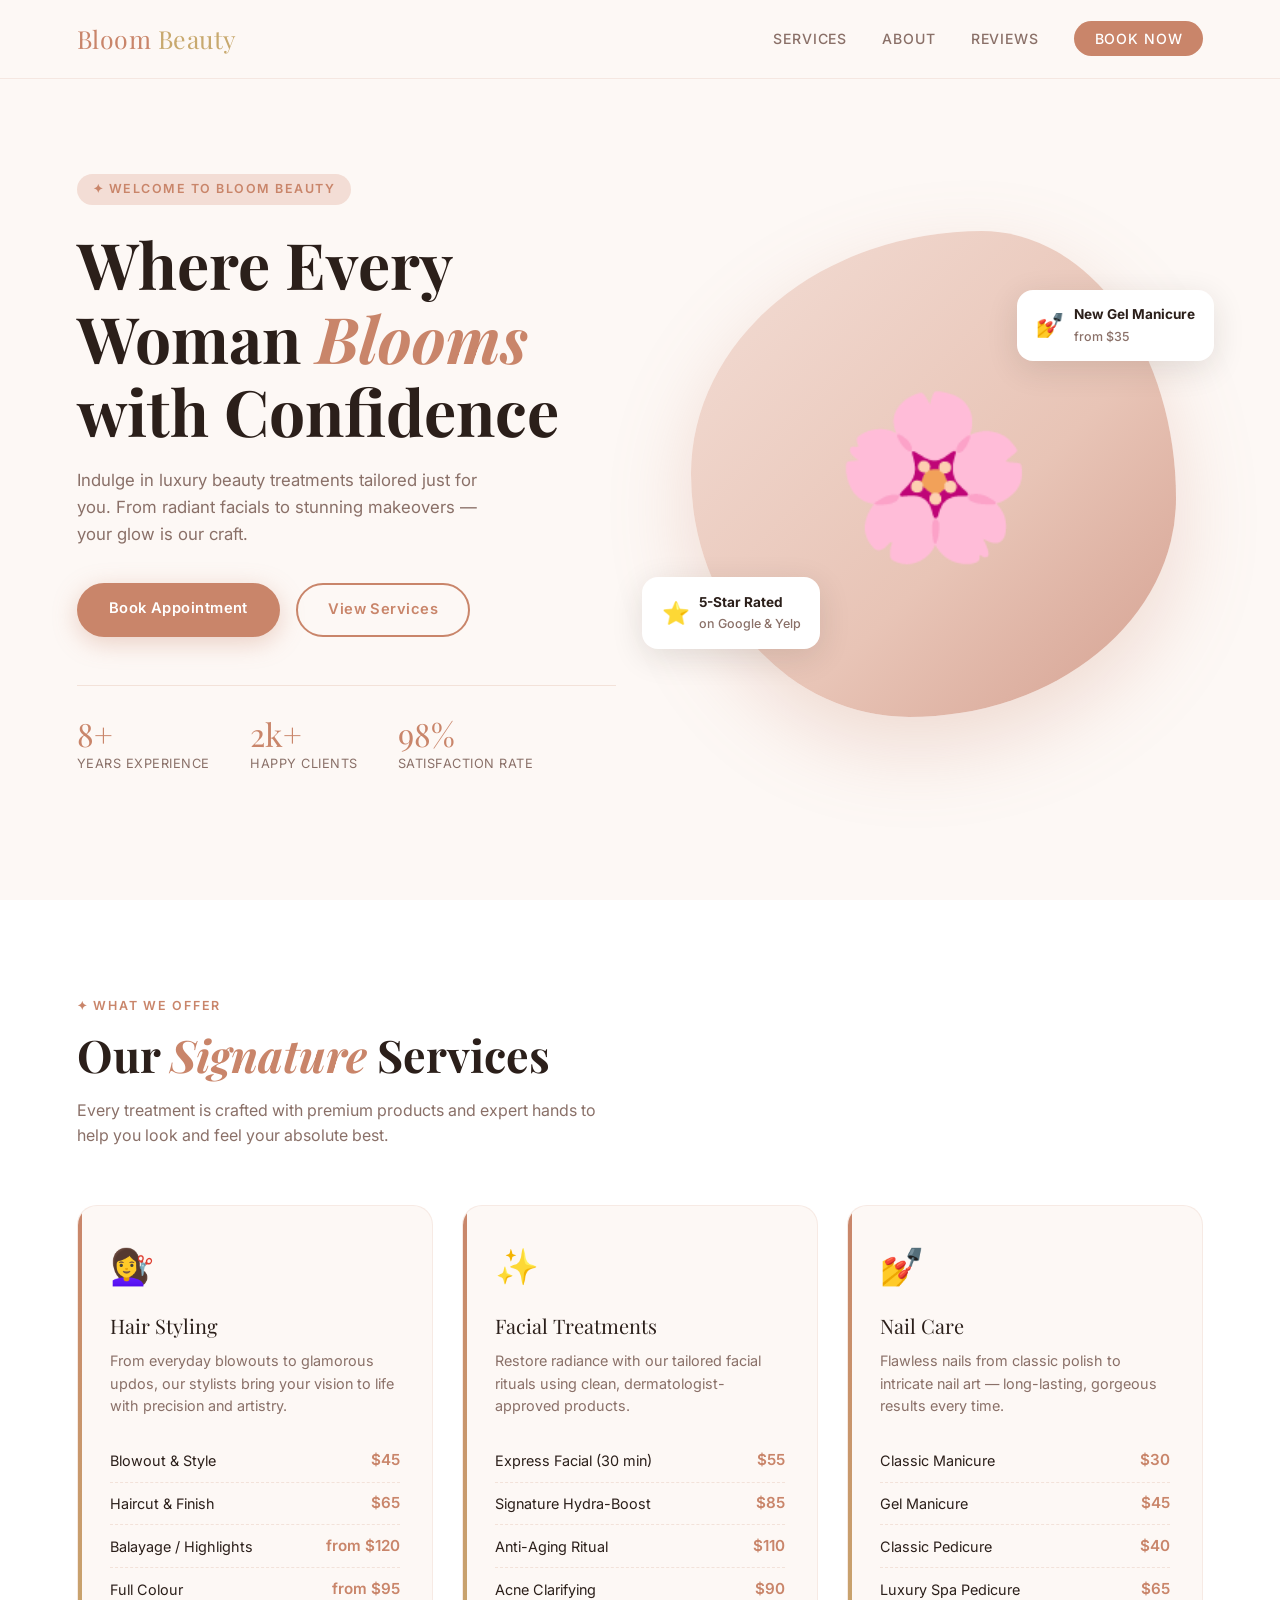
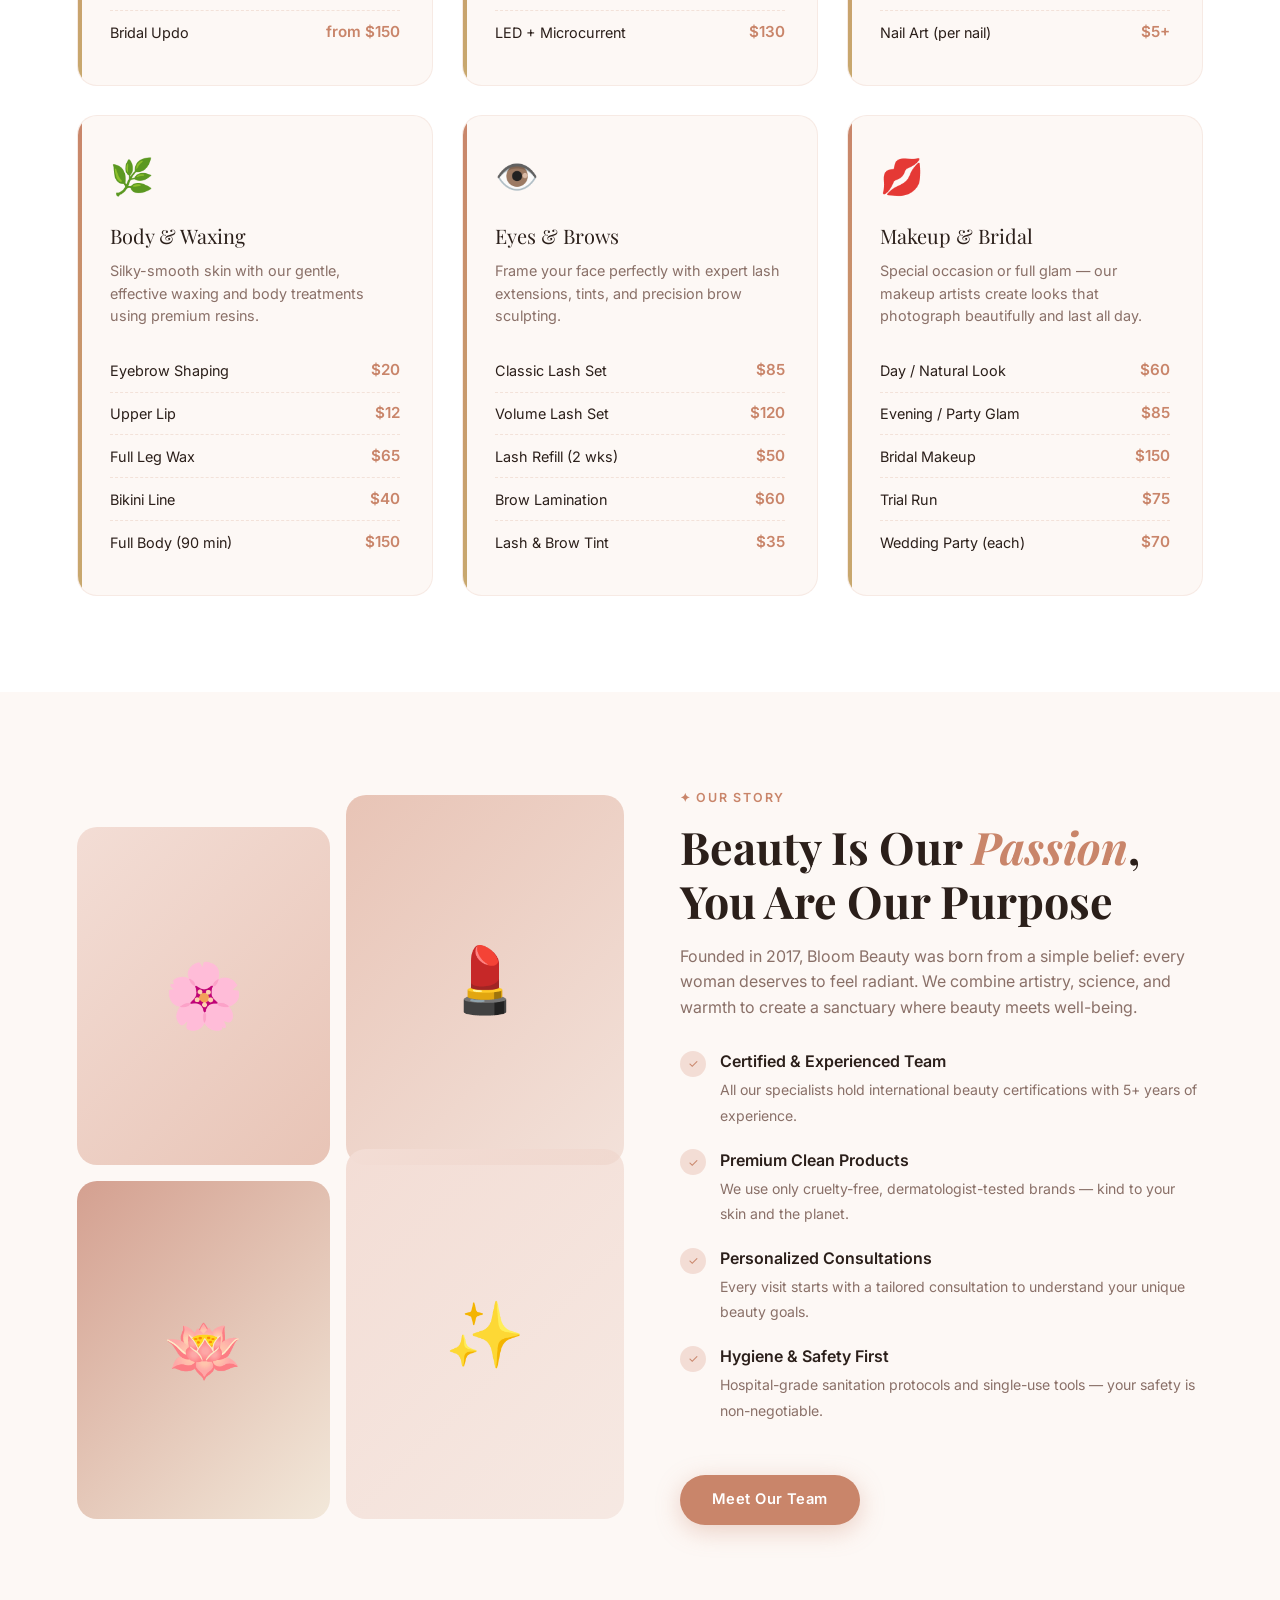
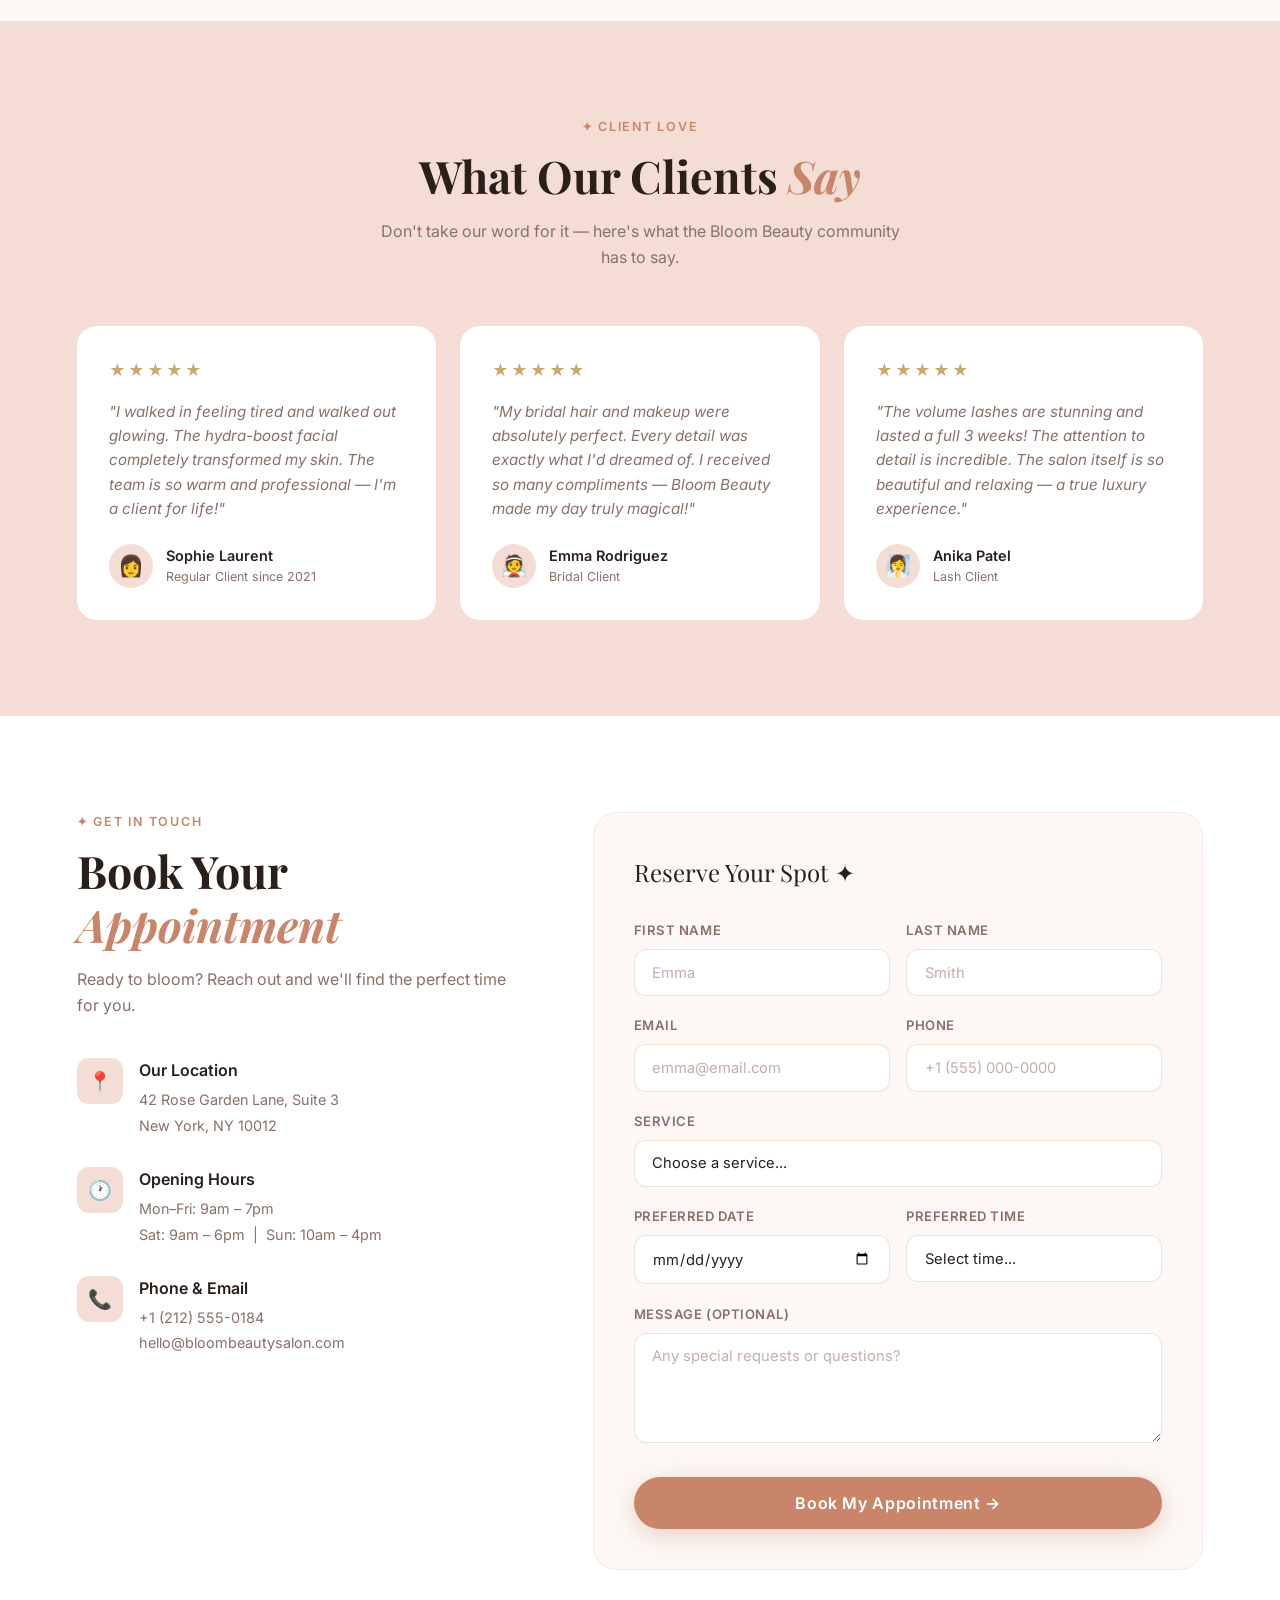
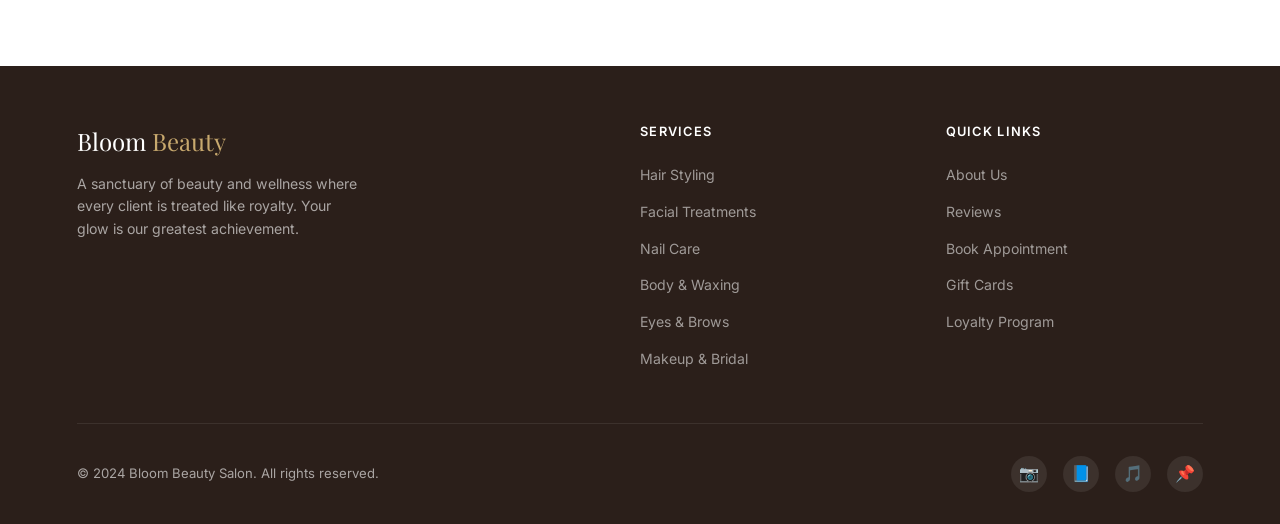
==== index.html @ bbc450b4 "Add Bloom Beauty landing page" ====
<!DOCTYPE html>
<html lang="en">
<head>
  <meta charset="UTF-8" />
  <meta name="viewport" content="width=device-width, initial-scale=1.0" />
  <title>Bloom Beauty — Salon & Spa</title>
  <link href="https://fonts.googleapis.com/css2?family=Playfair+Display:ital,wght@0,400;0,600;1,400&family=Inter:wght@300;400;500;600&display=swap" rel="stylesheet" />
  <style>
    *, *::before, *::after { box-sizing: border-box; margin: 0; padding: 0; }

    :root {
      --rose:    #c9856a;
      --blush:   #f3ddd5;
      --cream:   #fdf8f5;
      --dark:    #2b1f1a;
      --muted:   #8a7068;
      --gold:    #c8a96e;
      --white:   #ffffff;
    }

    html { scroll-behavior: smooth; }

    body {
      font-family: 'Inter', sans-serif;
      background: var(--cream);
      color: var(--dark);
      line-height: 1.6;
    }

    /* ── NAV ── */
    nav {
      position: fixed;
      top: 0; left: 0; right: 0;
      z-index: 100;
      display: flex;
      align-items: center;
      justify-content: space-between;
      padding: 1.2rem 6%;
      background: rgba(253, 248, 245, 0.92);
      backdrop-filter: blur(12px);
      border-bottom: 1px solid rgba(201, 133, 106, 0.15);
    }

    .nav-logo {
      font-family: 'Playfair Display', serif;
      font-size: 1.55rem;
      color: var(--rose);
      letter-spacing: 0.02em;
    }

    .nav-logo span { color: var(--gold); }

    nav ul {
      list-style: none;
      display: flex;
      gap: 2.2rem;
    }

    nav a {
      text-decoration: none;
      font-size: 0.88rem;
      font-weight: 500;
      letter-spacing: 0.06em;
      text-transform: uppercase;
      color: var(--muted);
      transition: color 0.25s;
    }

    nav a:hover { color: var(--rose); }

    .nav-cta {
      background: var(--rose);
      color: var(--white) !important;
      padding: 0.55rem 1.3rem;
      border-radius: 50px;
      transition: background 0.25s, transform 0.2s !important;
    }

    .nav-cta:hover { background: #b5735a !important; transform: translateY(-1px); }

    /* ── HERO ── */
    #hero {
      min-height: 100vh;
      display: grid;
      grid-template-columns: 1fr 1fr;
      align-items: center;
      padding: 7rem 6% 4rem;
      gap: 3rem;
    }

    .hero-text { max-width: 560px; }

    .hero-badge {
      display: inline-block;
      font-size: 0.78rem;
      font-weight: 600;
      letter-spacing: 0.12em;
      text-transform: uppercase;
      color: var(--rose);
      background: var(--blush);
      padding: 0.35rem 1rem;
      border-radius: 50px;
      margin-bottom: 1.4rem;
    }

    .hero-text h1 {
      font-family: 'Playfair Display', serif;
      font-size: clamp(2.6rem, 5vw, 4rem);
      line-height: 1.15;
      color: var(--dark);
      margin-bottom: 1.2rem;
    }

    .hero-text h1 em { color: var(--rose); font-style: italic; }

    .hero-text p {
      font-size: 1.05rem;
      color: var(--muted);
      margin-bottom: 2.2rem;
      max-width: 420px;
    }

    .btn-group { display: flex; gap: 1rem; flex-wrap: wrap; }

    .btn-primary {
      background: var(--rose);
      color: var(--white);
      padding: 0.85rem 2rem;
      border-radius: 50px;
      font-size: 0.92rem;
      font-weight: 600;
      text-decoration: none;
      letter-spacing: 0.03em;
      transition: background 0.25s, transform 0.2s, box-shadow 0.25s;
      box-shadow: 0 6px 24px rgba(201, 133, 106, 0.35);
    }

    .btn-primary:hover { background: #b5735a; transform: translateY(-2px); box-shadow: 0 10px 30px rgba(201, 133, 106, 0.45); }

    .btn-outline {
      border: 2px solid var(--rose);
      color: var(--rose);
      padding: 0.82rem 1.9rem;
      border-radius: 50px;
      font-size: 0.92rem;
      font-weight: 600;
      text-decoration: none;
      letter-spacing: 0.03em;
      transition: background 0.25s, color 0.25s, transform 0.2s;
    }

    .btn-outline:hover { background: var(--rose); color: var(--white); transform: translateY(-2px); }

    .hero-stats {
      display: flex;
      gap: 2.5rem;
      margin-top: 3rem;
      padding-top: 2rem;
      border-top: 1px solid rgba(201, 133, 106, 0.2);
    }

    .stat-num {
      font-family: 'Playfair Display', serif;
      font-size: 2rem;
      color: var(--rose);
      line-height: 1;
    }

    .stat-label {
      font-size: 0.8rem;
      color: var(--muted);
      letter-spacing: 0.04em;
      text-transform: uppercase;
      margin-top: 0.25rem;
    }

    .hero-visual {
      position: relative;
      display: flex;
      justify-content: center;
      align-items: center;
    }

    .hero-blob {
      width: min(520px, 90%);
      aspect-ratio: 1;
      border-radius: 60% 40% 55% 45% / 50% 55% 45% 50%;
      background: linear-gradient(135deg, var(--blush) 0%, #e8c4b6 60%, #d4a090 100%);
      display: flex;
      align-items: center;
      justify-content: center;
      font-size: 10rem;
      animation: morph 8s ease-in-out infinite;
      box-shadow: 0 30px 80px rgba(201, 133, 106, 0.25);
    }

    @keyframes morph {
      0%, 100% { border-radius: 60% 40% 55% 45% / 50% 55% 45% 50%; }
      33%       { border-radius: 45% 55% 40% 60% / 55% 45% 55% 45%; }
      66%       { border-radius: 55% 45% 60% 40% / 45% 60% 40% 55%; }
    }

    .floating-card {
      position: absolute;
      background: var(--white);
      border-radius: 16px;
      padding: 0.9rem 1.2rem;
      box-shadow: 0 8px 32px rgba(43, 31, 26, 0.12);
      font-size: 0.82rem;
      font-weight: 500;
      display: flex;
      align-items: center;
      gap: 0.6rem;
      animation: float 3.5s ease-in-out infinite;
    }

    .card-top    { top: 12%; right: -2%; animation-delay: 0s; }
    .card-bottom { bottom: 14%; left: -4%; animation-delay: 1.5s; }

    .card-icon { font-size: 1.4rem; }

    @keyframes float {
      0%, 100% { transform: translateY(0); }
      50%       { transform: translateY(-10px); }
    }

    /* ── SECTION SHARED ── */
    section { padding: 6rem 6%; }

    .section-label {
      font-size: 0.78rem;
      font-weight: 600;
      letter-spacing: 0.14em;
      text-transform: uppercase;
      color: var(--rose);
      margin-bottom: 0.75rem;
    }

    .section-title {
      font-family: 'Playfair Display', serif;
      font-size: clamp(1.8rem, 3.5vw, 2.8rem);
      line-height: 1.2;
      color: var(--dark);
      margin-bottom: 1rem;
    }

    .section-title em { font-style: italic; color: var(--rose); }

    .section-sub {
      font-size: 1rem;
      color: var(--muted);
      max-width: 520px;
    }

    .section-header { margin-bottom: 3.5rem; }

    /* ── SERVICES ── */
    #services { background: var(--white); }

    .services-grid {
      display: grid;
      grid-template-columns: repeat(auto-fit, minmax(280px, 1fr));
      gap: 1.8rem;
    }

    .service-card {
      background: var(--cream);
      border-radius: 20px;
      padding: 2rem;
      border: 1px solid rgba(201, 133, 106, 0.12);
      transition: transform 0.3s, box-shadow 0.3s;
      position: relative;
      overflow: hidden;
    }

    .service-card::before {
      content: '';
      position: absolute;
      top: 0; left: 0;
      width: 4px; height: 100%;
      background: linear-gradient(to bottom, var(--rose), var(--gold));
      border-radius: 4px 0 0 4px;
    }

    .service-card:hover { transform: translateY(-6px); box-shadow: 0 16px 48px rgba(201, 133, 106, 0.18); }

    .service-icon {
      font-size: 2.2rem;
      margin-bottom: 1rem;
      display: block;
    }

    .service-name {
      font-family: 'Playfair Display', serif;
      font-size: 1.25rem;
      color: var(--dark);
      margin-bottom: 0.5rem;
    }

    .service-desc {
      font-size: 0.9rem;
      color: var(--muted);
      margin-bottom: 1.4rem;
      line-height: 1.55;
    }

    .price-list { list-style: none; }

    .price-item {
      display: flex;
      justify-content: space-between;
      align-items: center;
      padding: 0.55rem 0;
      border-bottom: 1px dashed rgba(201, 133, 106, 0.2);
      font-size: 0.9rem;
    }

    .price-item:last-child { border-bottom: none; }
    .price-item span:first-child { color: var(--dark); font-weight: 400; }

    .price-amount {
      font-weight: 600;
      color: var(--rose);
      font-size: 0.95rem;
    }

    /* ── ABOUT ── */
    #about {
      display: grid;
      grid-template-columns: 1fr 1fr;
      align-items: center;
      gap: 5rem;
    }

    .about-visual {
      display: grid;
      grid-template-columns: 1fr 1fr;
      gap: 1rem;
    }

    .about-img {
      border-radius: 20px;
      aspect-ratio: 3/4;
      display: flex;
      align-items: center;
      justify-content: center;
      font-size: 4rem;
    }

    .about-img:nth-child(1) { background: linear-gradient(135deg, #f3ddd5, #e8c4b6); margin-top: 2rem; }
    .about-img:nth-child(2) { background: linear-gradient(135deg, #e8c4b6, #c9856a33); }
    .about-img:nth-child(3) { background: linear-gradient(135deg, #d4a090, #c8a96e33); }
    .about-img:nth-child(4) { background: linear-gradient(135deg, #f3ddd5, #c9856a22); margin-top: -2rem; }

    .feature-list { list-style: none; margin-top: 1.8rem; }

    .feature-item {
      display: flex;
      align-items: flex-start;
      gap: 0.9rem;
      margin-bottom: 1.2rem;
    }

    .feature-check {
      width: 26px; height: 26px;
      background: var(--blush);
      border-radius: 50%;
      display: flex;
      align-items: center;
      justify-content: center;
      font-size: 0.75rem;
      flex-shrink: 0;
      margin-top: 0.1rem;
      color: var(--rose);
    }

    .feature-text strong { display: block; font-weight: 600; color: var(--dark); margin-bottom: 0.15rem; }
    .feature-text span { font-size: 0.88rem; color: var(--muted); }

    /* ── TESTIMONIALS ── */
    #testimonials { background: var(--blush); }

    .testimonials-grid {
      display: grid;
      grid-template-columns: repeat(auto-fit, minmax(280px, 1fr));
      gap: 1.5rem;
    }

    .testimonial-card {
      background: var(--white);
      border-radius: 20px;
      padding: 2rem;
      transition: transform 0.3s;
    }

    .testimonial-card:hover { transform: translateY(-4px); }

    .stars { color: var(--gold); font-size: 1rem; letter-spacing: 2px; margin-bottom: 1rem; }

    .testimonial-text {
      font-size: 0.95rem;
      color: var(--muted);
      font-style: italic;
      line-height: 1.6;
      margin-bottom: 1.4rem;
    }

    .testimonial-author {
      display: flex;
      align-items: center;
      gap: 0.8rem;
    }

    .author-avatar {
      width: 44px; height: 44px;
      border-radius: 50%;
      display: flex;
      align-items: center;
      justify-content: center;
      font-size: 1.3rem;
      background: var(--blush);
    }

    .author-name { font-weight: 600; font-size: 0.9rem; color: var(--dark); }
    .author-role { font-size: 0.78rem; color: var(--muted); }

    /* ── CONTACT ── */
    #contact { background: var(--white); }

    .contact-layout {
      display: grid;
      grid-template-columns: 1fr 1.4fr;
      gap: 5rem;
      align-items: start;
    }

    .contact-info-item {
      display: flex;
      align-items: flex-start;
      gap: 1rem;
      margin-bottom: 1.8rem;
    }

    .contact-icon {
      width: 46px; height: 46px;
      background: var(--blush);
      border-radius: 12px;
      display: flex;
      align-items: center;
      justify-content: center;
      font-size: 1.2rem;
      flex-shrink: 0;
    }

    .contact-detail strong { display: block; font-weight: 600; color: var(--dark); margin-bottom: 0.2rem; }
    .contact-detail span { font-size: 0.9rem; color: var(--muted); }

    /* FORM */
    .form-card {
      background: var(--cream);
      border-radius: 24px;
      padding: 2.5rem;
      border: 1px solid rgba(201, 133, 106, 0.12);
    }

    .form-title {
      font-family: 'Playfair Display', serif;
      font-size: 1.5rem;
      color: var(--dark);
      margin-bottom: 1.8rem;
    }

    .form-row { display: grid; grid-template-columns: 1fr 1fr; gap: 1rem; }

    .form-group { margin-bottom: 1.2rem; }

    .form-group label {
      display: block;
      font-size: 0.82rem;
      font-weight: 600;
      letter-spacing: 0.04em;
      text-transform: uppercase;
      color: var(--muted);
      margin-bottom: 0.5rem;
    }

    .form-group input,
    .form-group select,
    .form-group textarea {
      width: 100%;
      padding: 0.85rem 1.1rem;
      border: 1.5px solid rgba(201, 133, 106, 0.25);
      border-radius: 12px;
      font-family: 'Inter', sans-serif;
      font-size: 0.92rem;
      color: var(--dark);
      background: var(--white);
      transition: border-color 0.25s, box-shadow 0.25s;
      outline: none;
      appearance: none;
    }

    .form-group input:focus,
    .form-group select:focus,
    .form-group textarea:focus {
      border-color: var(--rose);
      box-shadow: 0 0 0 4px rgba(201, 133, 106, 0.12);
    }

    .form-group input::placeholder,
    .form-group textarea::placeholder { color: #c5b0a8; }

    .form-group textarea { resize: vertical; min-height: 110px; }

    .form-submit {
      width: 100%;
      padding: 1rem;
      background: var(--rose);
      color: var(--white);
      border: none;
      border-radius: 50px;
      font-family: 'Inter', sans-serif;
      font-size: 1rem;
      font-weight: 600;
      letter-spacing: 0.04em;
      cursor: pointer;
      transition: background 0.25s, transform 0.2s, box-shadow 0.25s;
      box-shadow: 0 6px 24px rgba(201, 133, 106, 0.35);
      margin-top: 0.5rem;
    }

    .form-submit:hover { background: #b5735a; transform: translateY(-2px); box-shadow: 0 10px 30px rgba(201, 133, 106, 0.45); }

    /* ── FOOTER ── */
    footer {
      background: var(--dark);
      color: rgba(255,255,255,0.6);
      padding: 3.5rem 6% 2rem;
    }

    .footer-inner {
      display: grid;
      grid-template-columns: 2fr 1fr 1fr;
      gap: 3rem;
      padding-bottom: 2.5rem;
      border-bottom: 1px solid rgba(255,255,255,0.08);
      margin-bottom: 2rem;
    }

    .footer-brand-name {
      font-family: 'Playfair Display', serif;
      font-size: 1.5rem;
      color: var(--white);
      margin-bottom: 0.75rem;
    }

    .footer-brand-name span { color: var(--gold); }

    .footer-brand p { font-size: 0.88rem; line-height: 1.6; max-width: 280px; }

    .footer-col h4 {
      font-size: 0.8rem;
      font-weight: 600;
      letter-spacing: 0.1em;
      text-transform: uppercase;
      color: var(--white);
      margin-bottom: 1.2rem;
    }

    .footer-col ul { list-style: none; }
    .footer-col ul li { margin-bottom: 0.7rem; }
    .footer-col a { color: rgba(255,255,255,0.55); text-decoration: none; font-size: 0.88rem; transition: color 0.2s; }
    .footer-col a:hover { color: var(--gold); }

    .footer-bottom {
      display: flex;
      justify-content: space-between;
      align-items: center;
      font-size: 0.82rem;
      flex-wrap: wrap;
      gap: 0.5rem;
    }

    .social-links { display: flex; gap: 1rem; }
    .social-link {
      width: 36px; height: 36px;
      background: rgba(255,255,255,0.08);
      border-radius: 50%;
      display: flex;
      align-items: center;
      justify-content: center;
      text-decoration: none;
      font-size: 1rem;
      transition: background 0.25s;
    }
    .social-link:hover { background: rgba(201, 133, 106, 0.4); }

    /* ── RESPONSIVE ── */
    @media (max-width: 900px) {
      #hero, #about, .contact-layout { grid-template-columns: 1fr; gap: 3rem; }
      .hero-visual { display: none; }
      .about-visual { grid-template-columns: repeat(2, 1fr); max-width: 380px; }
      .footer-inner { grid-template-columns: 1fr 1fr; }
      .form-row { grid-template-columns: 1fr; }
    }

    @media (max-width: 600px) {
      nav ul { display: none; }
      section { padding: 4rem 5%; }
      .footer-inner { grid-template-columns: 1fr; }
      .hero-stats { gap: 1.5rem; }
    }

    /* ── SCROLL REVEAL ── */
    .reveal {
      opacity: 0;
      transform: translateY(28px);
      transition: opacity 0.7s ease, transform 0.7s ease;
    }
    .reveal.visible { opacity: 1; transform: none; }
  </style>
</head>
<body>

<!-- NAV -->
<nav>
  <div class="nav-logo">Bloom<span> Beauty</span></div>
  <ul>
    <li><a href="#services">Services</a></li>
    <li><a href="#about">About</a></li>
    <li><a href="#testimonials">Reviews</a></li>
    <li><a href="#contact" class="nav-cta">Book Now</a></li>
  </ul>
</nav>

<!-- HERO -->
<section id="hero">
  <div class="hero-text reveal">
    <span class="hero-badge">✦ Welcome to Bloom Beauty</span>
    <h1>Where Every Woman <em>Blooms</em> with Confidence</h1>
    <p>Indulge in luxury beauty treatments tailored just for you. From radiant facials to stunning makeovers — your glow is our craft.</p>
    <div class="btn-group">
      <a href="#contact" class="btn-primary">Book Appointment</a>
      <a href="#services" class="btn-outline">View Services</a>
    </div>
    <div class="hero-stats">
      <div>
        <div class="stat-num">8+</div>
        <div class="stat-label">Years Experience</div>
      </div>
      <div>
        <div class="stat-num">2k+</div>
        <div class="stat-label">Happy Clients</div>
      </div>
      <div>
        <div class="stat-num">98%</div>
        <div class="stat-label">Satisfaction Rate</div>
      </div>
    </div>
  </div>

  <div class="hero-visual">
    <div class="hero-blob">🌸</div>
    <div class="floating-card card-top">
      <span class="card-icon">💅</span>
      <div>
        <strong style="font-size:0.85rem;color:#2b1f1a">New Gel Manicure</strong><br>
        <span style="color:#8a7068;font-size:0.78rem">from $35</span>
      </div>
    </div>
    <div class="floating-card card-bottom">
      <span class="card-icon">⭐</span>
      <div>
        <strong style="font-size:0.85rem;color:#2b1f1a">5-Star Rated</strong><br>
        <span style="color:#8a7068;font-size:0.78rem">on Google & Yelp</span>
      </div>
    </div>
  </div>
</section>

<!-- SERVICES -->
<section id="services">
  <div class="section-header reveal">
    <div class="section-label">✦ What We Offer</div>
    <h2 class="section-title">Our <em>Signature</em> Services</h2>
    <p class="section-sub">Every treatment is crafted with premium products and expert hands to help you look and feel your absolute best.</p>
  </div>

  <div class="services-grid">

    <div class="service-card reveal">
      <span class="service-icon">💇‍♀️</span>
      <div class="service-name">Hair Styling</div>
      <p class="service-desc">From everyday blowouts to glamorous updos, our stylists bring your vision to life with precision and artistry.</p>
      <ul class="price-list">
        <li class="price-item"><span>Blowout &amp; Style</span><span class="price-amount">$45</span></li>
        <li class="price-item"><span>Haircut &amp; Finish</span><span class="price-amount">$65</span></li>
        <li class="price-item"><span>Balayage / Highlights</span><span class="price-amount">from $120</span></li>
        <li class="price-item"><span>Full Colour</span><span class="price-amount">from $95</span></li>
        <li class="price-item"><span>Bridal Updo</span><span class="price-amount">from $150</span></li>
      </ul>
    </div>

    <div class="service-card reveal">
      <span class="service-icon">✨</span>
      <div class="service-name">Facial Treatments</div>
      <p class="service-desc">Restore radiance with our tailored facial rituals using clean, dermatologist-approved products.</p>
      <ul class="price-list">
        <li class="price-item"><span>Express Facial (30 min)</span><span class="price-amount">$55</span></li>
        <li class="price-item"><span>Signature Hydra-Boost</span><span class="price-amount">$85</span></li>
        <li class="price-item"><span>Anti-Aging Ritual</span><span class="price-amount">$110</span></li>
        <li class="price-item"><span>Acne Clarifying</span><span class="price-amount">$90</span></li>
        <li class="price-item"><span>LED + Microcurrent</span><span class="price-amount">$130</span></li>
      </ul>
    </div>

    <div class="service-card reveal">
      <span class="service-icon">💅</span>
      <div class="service-name">Nail Care</div>
      <p class="service-desc">Flawless nails from classic polish to intricate nail art — long-lasting, gorgeous results every time.</p>
      <ul class="price-list">
        <li class="price-item"><span>Classic Manicure</span><span class="price-amount">$30</span></li>
        <li class="price-item"><span>Gel Manicure</span><span class="price-amount">$45</span></li>
        <li class="price-item"><span>Classic Pedicure</span><span class="price-amount">$40</span></li>
        <li class="price-item"><span>Luxury Spa Pedicure</span><span class="price-amount">$65</span></li>
        <li class="price-item"><span>Nail Art (per nail)</span><span class="price-amount">$5+</span></li>
      </ul>
    </div>

    <div class="service-card reveal">
      <span class="service-icon">🌿</span>
      <div class="service-name">Body &amp; Waxing</div>
      <p class="service-desc">Silky-smooth skin with our gentle, effective waxing and body treatments using premium resins.</p>
      <ul class="price-list">
        <li class="price-item"><span>Eyebrow Shaping</span><span class="price-amount">$20</span></li>
        <li class="price-item"><span>Upper Lip</span><span class="price-amount">$12</span></li>
        <li class="price-item"><span>Full Leg Wax</span><span class="price-amount">$65</span></li>
        <li class="price-item"><span>Bikini Line</span><span class="price-amount">$40</span></li>
        <li class="price-item"><span>Full Body (90 min)</span><span class="price-amount">$150</span></li>
      </ul>
    </div>

    <div class="service-card reveal">
      <span class="service-icon">👁️</span>
      <div class="service-name">Eyes &amp; Brows</div>
      <p class="service-desc">Frame your face perfectly with expert lash extensions, tints, and precision brow sculpting.</p>
      <ul class="price-list">
        <li class="price-item"><span>Classic Lash Set</span><span class="price-amount">$85</span></li>
        <li class="price-item"><span>Volume Lash Set</span><span class="price-amount">$120</span></li>
        <li class="price-item"><span>Lash Refill (2 wks)</span><span class="price-amount">$50</span></li>
        <li class="price-item"><span>Brow Lamination</span><span class="price-amount">$60</span></li>
        <li class="price-item"><span>Lash &amp; Brow Tint</span><span class="price-amount">$35</span></li>
      </ul>
    </div>

    <div class="service-card reveal">
      <span class="service-icon">💋</span>
      <div class="service-name">Makeup &amp; Bridal</div>
      <p class="service-desc">Special occasion or full glam — our makeup artists create looks that photograph beautifully and last all day.</p>
      <ul class="price-list">
        <li class="price-item"><span>Day / Natural Look</span><span class="price-amount">$60</span></li>
        <li class="price-item"><span>Evening / Party Glam</span><span class="price-amount">$85</span></li>
        <li class="price-item"><span>Bridal Makeup</span><span class="price-amount">$150</span></li>
        <li class="price-item"><span>Trial Run</span><span class="price-amount">$75</span></li>
        <li class="price-item"><span>Wedding Party (each)</span><span class="price-amount">$70</span></li>
      </ul>
    </div>

  </div>
</section>

<!-- ABOUT -->
<section id="about">
  <div class="about-visual reveal">
    <div class="about-img">🌸</div>
    <div class="about-img">💄</div>
    <div class="about-img">🪷</div>
    <div class="about-img">✨</div>
  </div>

  <div class="reveal">
    <div class="section-label">✦ Our Story</div>
    <h2 class="section-title">Beauty Is Our <em>Passion</em>, You Are Our Purpose</h2>
    <p class="section-sub">Founded in 2017, Bloom Beauty was born from a simple belief: every woman deserves to feel radiant. We combine artistry, science, and warmth to create a sanctuary where beauty meets well-being.</p>

    <ul class="feature-list">
      <li class="feature-item">
        <div class="feature-check">✓</div>
        <div class="feature-text">
          <strong>Certified &amp; Experienced Team</strong>
          <span>All our specialists hold international beauty certifications with 5+ years of experience.</span>
        </div>
      </li>
      <li class="feature-item">
        <div class="feature-check">✓</div>
        <div class="feature-text">
          <strong>Premium Clean Products</strong>
          <span>We use only cruelty-free, dermatologist-tested brands — kind to your skin and the planet.</span>
        </div>
      </li>
      <li class="feature-item">
        <div class="feature-check">✓</div>
        <div class="feature-text">
          <strong>Personalized Consultations</strong>
          <span>Every visit starts with a tailored consultation to understand your unique beauty goals.</span>
        </div>
      </li>
      <li class="feature-item">
        <div class="feature-check">✓</div>
        <div class="feature-text">
          <strong>Hygiene &amp; Safety First</strong>
          <span>Hospital-grade sanitation protocols and single-use tools — your safety is non-negotiable.</span>
        </div>
      </li>
    </ul>

    <a href="#contact" class="btn-primary" style="display:inline-block;margin-top:2rem;">Meet Our Team</a>
  </div>
</section>

<!-- TESTIMONIALS -->
<section id="testimonials">
  <div class="section-header reveal" style="text-align:center;max-width:600px;margin:0 auto 3.5rem;">
    <div class="section-label">✦ Client Love</div>
    <h2 class="section-title">What Our Clients <em>Say</em></h2>
    <p class="section-sub" style="margin:0 auto;">Don't take our word for it — here's what the Bloom Beauty community has to say.</p>
  </div>

  <div class="testimonials-grid">

    <div class="testimonial-card reveal">
      <div class="stars">★★★★★</div>
      <p class="testimonial-text">"I walked in feeling tired and walked out glowing. The hydra-boost facial completely transformed my skin. The team is so warm and professional — I'm a client for life!"</p>
      <div class="testimonial-author">
        <div class="author-avatar">👩</div>
        <div>
          <div class="author-name">Sophie Laurent</div>
          <div class="author-role">Regular Client since 2021</div>
        </div>
      </div>
    </div>

    <div class="testimonial-card reveal">
      <div class="stars">★★★★★</div>
      <p class="testimonial-text">"My bridal hair and makeup were absolutely perfect. Every detail was exactly what I'd dreamed of. I received so many compliments — Bloom Beauty made my day truly magical!"</p>
      <div class="testimonial-author">
        <div class="author-avatar">👰</div>
        <div>
          <div class="author-name">Emma Rodriguez</div>
          <div class="author-role">Bridal Client</div>
        </div>
      </div>
    </div>

    <div class="testimonial-card reveal">
      <div class="stars">★★★★★</div>
      <p class="testimonial-text">"The volume lashes are stunning and lasted a full 3 weeks! The attention to detail is incredible. The salon itself is so beautiful and relaxing — a true luxury experience."</p>
      <div class="testimonial-author">
        <div class="author-avatar">🧖‍♀️</div>
        <div>
          <div class="author-name">Anika Patel</div>
          <div class="author-role">Lash Client</div>
        </div>
      </div>
    </div>

  </div>
</section>

<!-- CONTACT -->
<section id="contact">
  <div class="contact-layout">
    <div class="reveal">
      <div class="section-label">✦ Get In Touch</div>
      <h2 class="section-title">Book Your <em>Appointment</em></h2>
      <p class="section-sub" style="margin-bottom:2.5rem;">Ready to bloom? Reach out and we'll find the perfect time for you.</p>

      <div class="contact-info-item">
        <div class="contact-icon">📍</div>
        <div class="contact-detail">
          <strong>Our Location</strong>
          <span>42 Rose Garden Lane, Suite 3<br>New York, NY 10012</span>
        </div>
      </div>

      <div class="contact-info-item">
        <div class="contact-icon">🕐</div>
        <div class="contact-detail">
          <strong>Opening Hours</strong>
          <span>Mon–Fri: 9am – 7pm<br>Sat: 9am – 6pm &nbsp;|&nbsp; Sun: 10am – 4pm</span>
        </div>
      </div>

      <div class="contact-info-item">
        <div class="contact-icon">📞</div>
        <div class="contact-detail">
          <strong>Phone &amp; Email</strong>
          <span>+1 (212) 555-0184<br>hello@bloombeautysalon.com</span>
        </div>
      </div>
    </div>

    <div class="form-card reveal">
      <div class="form-title">Reserve Your Spot ✦</div>
      <form>
        <div class="form-row">
          <div class="form-group">
            <label>First Name</label>
            <input type="text" placeholder="Emma" />
          </div>
          <div class="form-group">
            <label>Last Name</label>
            <input type="text" placeholder="Smith" />
          </div>
        </div>

        <div class="form-row">
          <div class="form-group">
            <label>Email</label>
            <input type="email" placeholder="emma@email.com" />
          </div>
          <div class="form-group">
            <label>Phone</label>
            <input type="tel" placeholder="+1 (555) 000-0000" />
          </div>
        </div>

        <div class="form-group">
          <label>Service</label>
          <select>
            <option value="" disabled selected>Choose a service...</option>
            <option>Hair Styling</option>
            <option>Facial Treatment</option>
            <option>Nail Care</option>
            <option>Body &amp; Waxing</option>
            <option>Eyes &amp; Brows</option>
            <option>Makeup &amp; Bridal</option>
          </select>
        </div>

        <div class="form-row">
          <div class="form-group">
            <label>Preferred Date</label>
            <input type="date" />
          </div>
          <div class="form-group">
            <label>Preferred Time</label>
            <select>
              <option value="" disabled selected>Select time...</option>
              <option>9:00 AM</option>
              <option>10:00 AM</option>
              <option>11:00 AM</option>
              <option>12:00 PM</option>
              <option>1:00 PM</option>
              <option>2:00 PM</option>
              <option>3:00 PM</option>
              <option>4:00 PM</option>
              <option>5:00 PM</option>
              <option>6:00 PM</option>
            </select>
          </div>
        </div>

        <div class="form-group">
          <label>Message (Optional)</label>
          <textarea placeholder="Any special requests or questions?"></textarea>
        </div>

        <button type="submit" class="form-submit">Book My Appointment →</button>
      </form>
    </div>
  </div>
</section>

<!-- FOOTER -->
<footer>
  <div class="footer-inner">
    <div class="footer-brand">
      <div class="footer-brand-name">Bloom<span> Beauty</span></div>
      <p>A sanctuary of beauty and wellness where every client is treated like royalty. Your glow is our greatest achievement.</p>
    </div>

    <div class="footer-col">
      <h4>Services</h4>
      <ul>
        <li><a href="#services">Hair Styling</a></li>
        <li><a href="#services">Facial Treatments</a></li>
        <li><a href="#services">Nail Care</a></li>
        <li><a href="#services">Body &amp; Waxing</a></li>
        <li><a href="#services">Eyes &amp; Brows</a></li>
        <li><a href="#services">Makeup &amp; Bridal</a></li>
      </ul>
    </div>

    <div class="footer-col">
      <h4>Quick Links</h4>
      <ul>
        <li><a href="#about">About Us</a></li>
        <li><a href="#testimonials">Reviews</a></li>
        <li><a href="#contact">Book Appointment</a></li>
        <li><a href="#contact">Gift Cards</a></li>
        <li><a href="#contact">Loyalty Program</a></li>
      </ul>
    </div>
  </div>

  <div class="footer-bottom">
    <span>© 2024 Bloom Beauty Salon. All rights reserved.</span>
    <div class="social-links">
      <a class="social-link" href="#" title="Instagram">📷</a>
      <a class="social-link" href="#" title="Facebook">📘</a>
      <a class="social-link" href="#" title="TikTok">🎵</a>
      <a class="social-link" href="#" title="Pinterest">📌</a>
    </div>
  </div>
</footer>

<script>
  // Scroll reveal
  const observer = new IntersectionObserver(
    entries => entries.forEach(e => { if (e.isIntersecting) e.target.classList.add('visible'); }),
    { threshold: 0.12 }
  );
  document.querySelectorAll('.reveal').forEach(el => observer.observe(el));

  // Form submit
  document.querySelector('form').addEventListener('submit', e => {
    e.preventDefault();
    const btn = e.target.querySelector('.form-submit');
    btn.textContent = '✓ Booking Request Sent!';
    btn.style.background = '#5a9e6f';
    setTimeout(() => {
      btn.textContent = 'Book My Appointment →';
      btn.style.background = '';
      e.target.reset();
    }, 3000);
  });
</script>

</body>
</html>
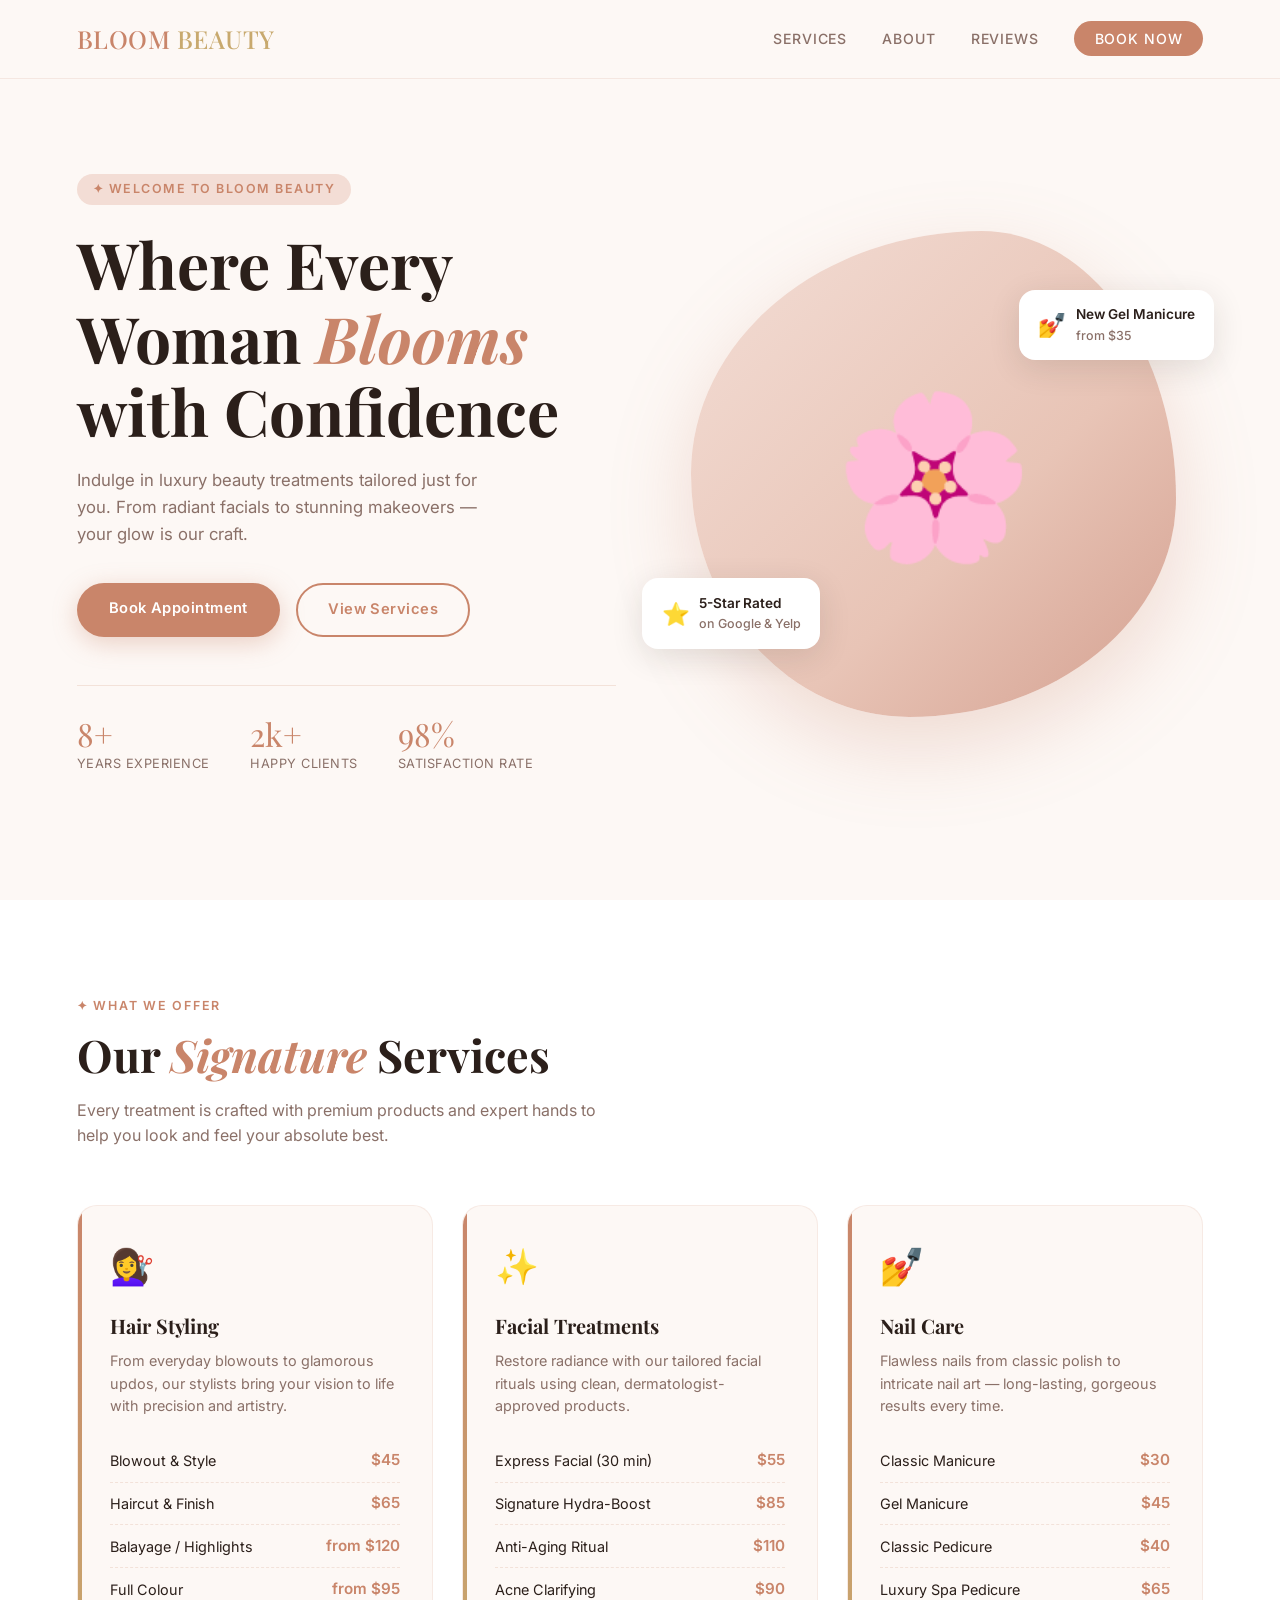
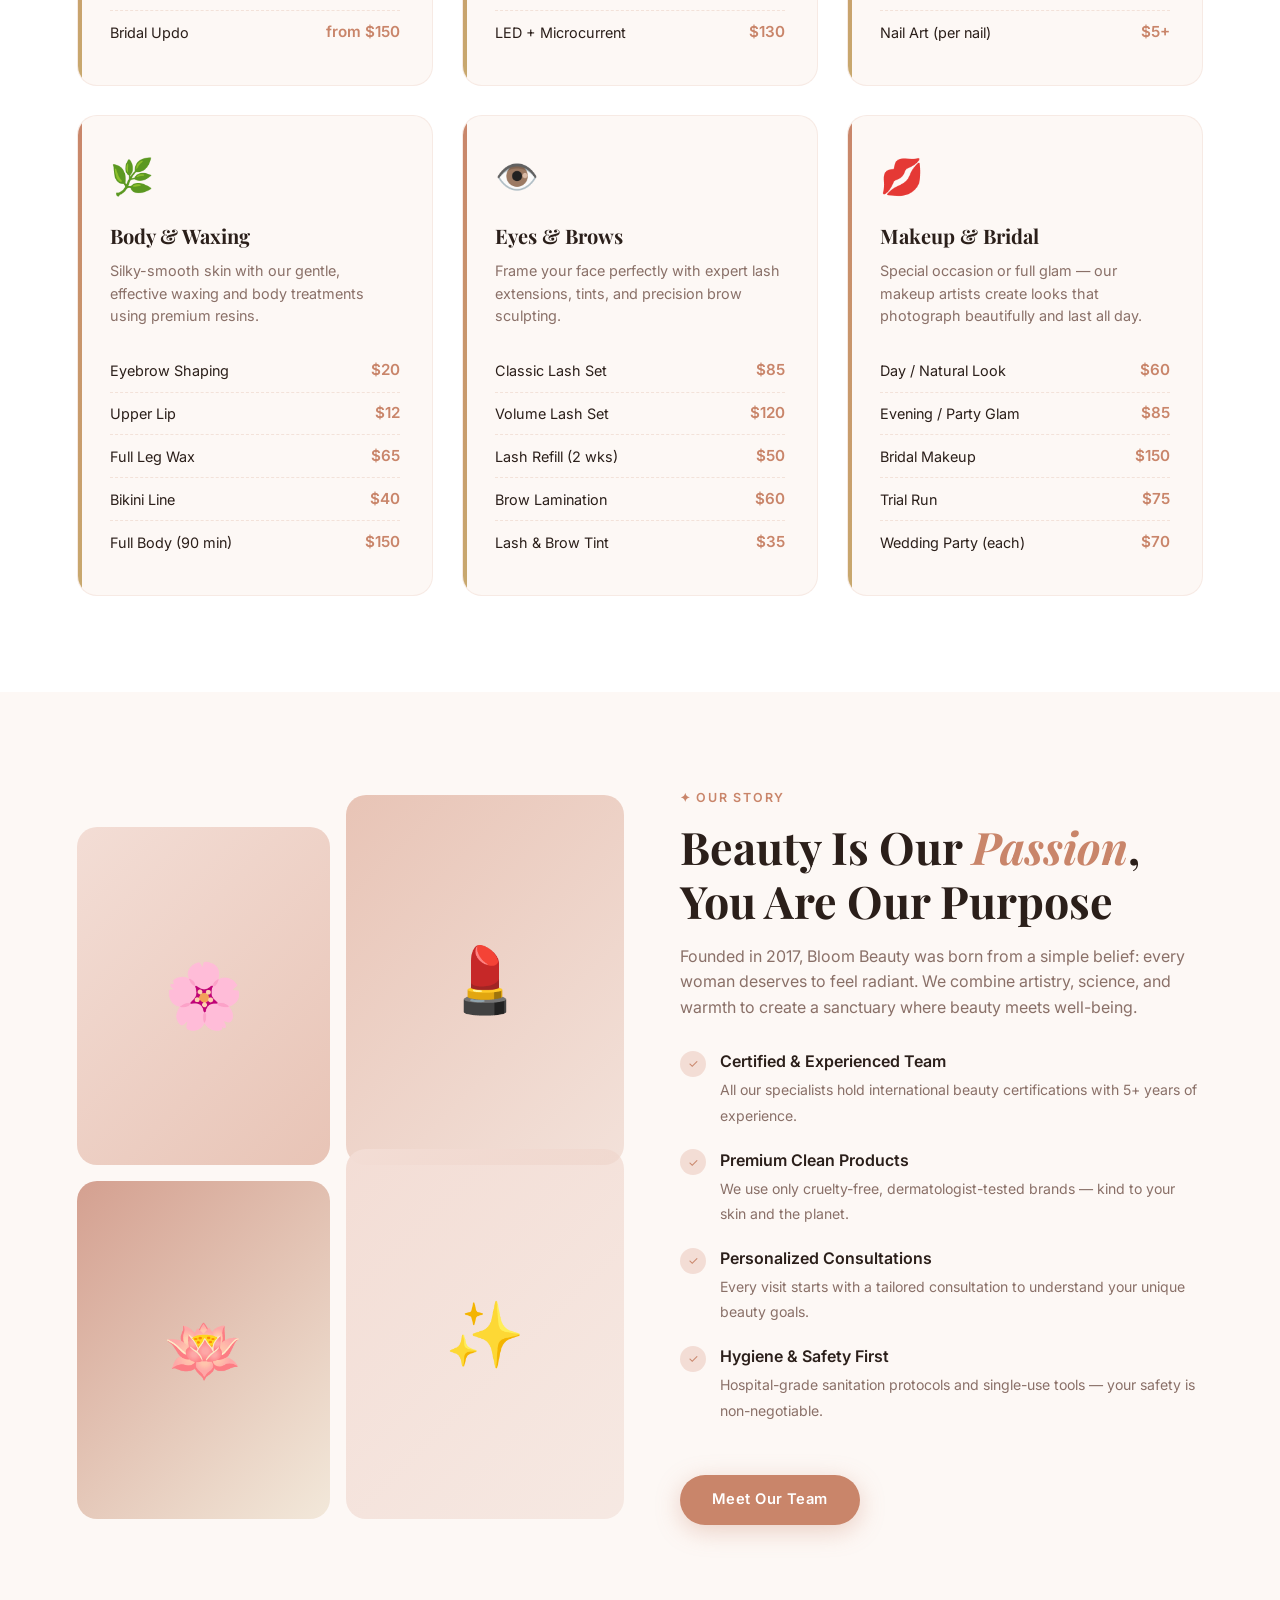
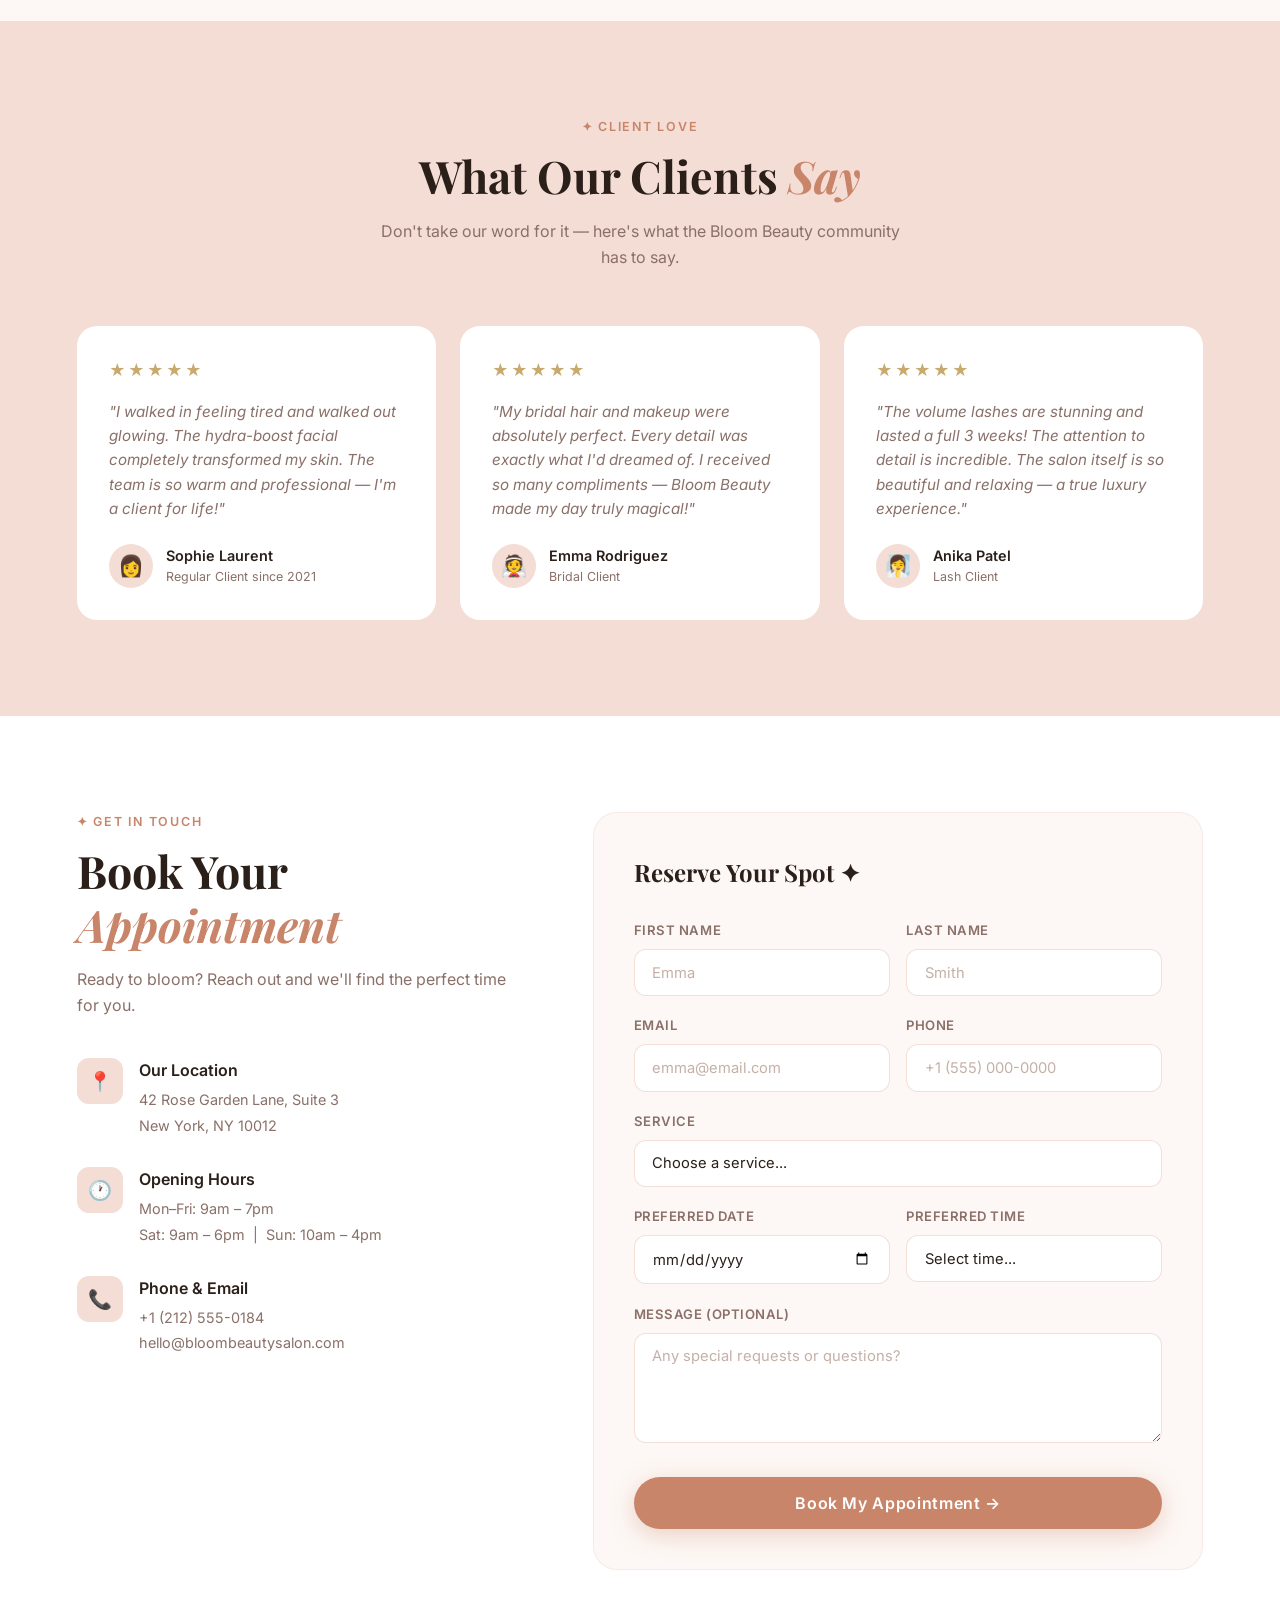
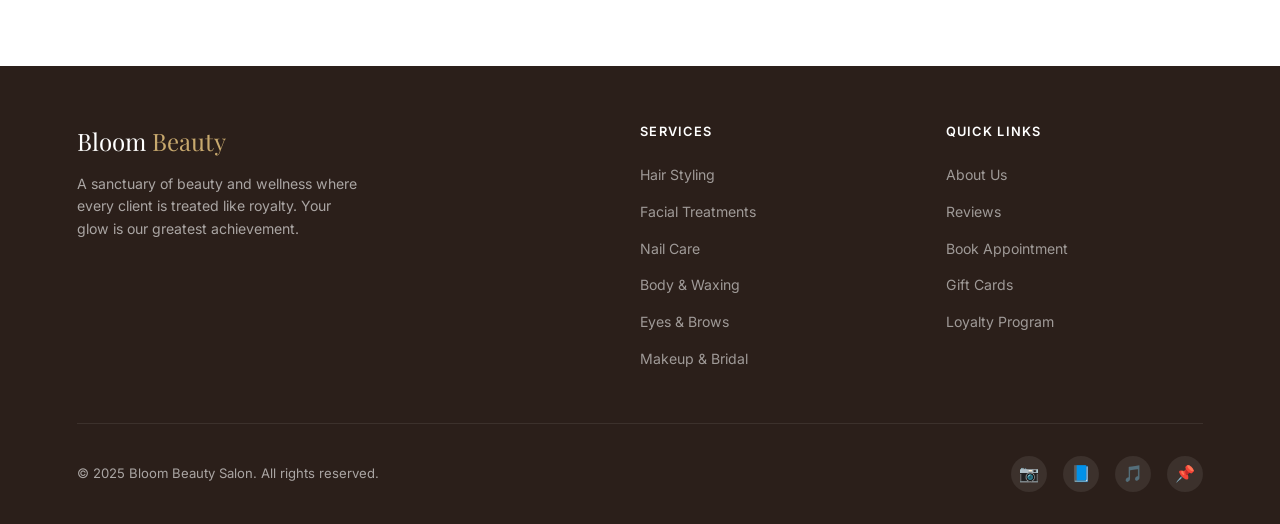
==== commit b49f7d5c: "Refactor: separate CSS/JS, fix accessibility and semantic HTML - Extract all styles to css/styles.cs" ====
--- a/index.html
+++ b/index.html
@@ -3,637 +3,29 @@
 <head>
   <meta charset="UTF-8" />
   <meta name="viewport" content="width=device-width, initial-scale=1.0" />
+  <meta name="description" content="Bloom Beauty Salon & Spa — luxury hair, facial, nail, and bridal beauty treatments in New York. Book your appointment today." />
   <title>Bloom Beauty — Salon & Spa</title>
   <link href="https://fonts.googleapis.com/css2?family=Playfair+Display:ital,wght@0,400;0,600;1,400&family=Inter:wght@300;400;500;600&display=swap" rel="stylesheet" />
-  <style>
-    *, *::before, *::after { box-sizing: border-box; margin: 0; padding: 0; }
-
-    :root {
-      --rose:    #c9856a;
-      --blush:   #f3ddd5;
-      --cream:   #fdf8f5;
-      --dark:    #2b1f1a;
-      --muted:   #8a7068;
-      --gold:    #c8a96e;
-      --white:   #ffffff;
-    }
-
-    html { scroll-behavior: smooth; }
-
-    body {
-      font-family: 'Inter', sans-serif;
-      background: var(--cream);
-      color: var(--dark);
-      line-height: 1.6;
-    }
-
-    /* ── NAV ── */
-    nav {
-      position: fixed;
-      top: 0; left: 0; right: 0;
-      z-index: 100;
-      display: flex;
-      align-items: center;
-      justify-content: space-between;
-      padding: 1.2rem 6%;
-      background: rgba(253, 248, 245, 0.92);
-      backdrop-filter: blur(12px);
-      border-bottom: 1px solid rgba(201, 133, 106, 0.15);
-    }
-
-    .nav-logo {
-      font-family: 'Playfair Display', serif;
-      font-size: 1.55rem;
-      color: var(--rose);
-      letter-spacing: 0.02em;
-    }
-
-    .nav-logo span { color: var(--gold); }
-
-    nav ul {
-      list-style: none;
-      display: flex;
-      gap: 2.2rem;
-    }
-
-    nav a {
-      text-decoration: none;
-      font-size: 0.88rem;
-      font-weight: 500;
-      letter-spacing: 0.06em;
-      text-transform: uppercase;
-      color: var(--muted);
-      transition: color 0.25s;
-    }
-
-    nav a:hover { color: var(--rose); }
-
-    .nav-cta {
-      background: var(--rose);
-      color: var(--white) !important;
-      padding: 0.55rem 1.3rem;
-      border-radius: 50px;
-      transition: background 0.25s, transform 0.2s !important;
-    }
-
-    .nav-cta:hover { background: #b5735a !important; transform: translateY(-1px); }
-
-    /* ── HERO ── */
-    #hero {
-      min-height: 100vh;
-      display: grid;
-      grid-template-columns: 1fr 1fr;
-      align-items: center;
-      padding: 7rem 6% 4rem;
-      gap: 3rem;
-    }
-
-    .hero-text { max-width: 560px; }
-
-    .hero-badge {
-      display: inline-block;
-      font-size: 0.78rem;
-      font-weight: 600;
-      letter-spacing: 0.12em;
-      text-transform: uppercase;
-      color: var(--rose);
-      background: var(--blush);
-      padding: 0.35rem 1rem;
-      border-radius: 50px;
-      margin-bottom: 1.4rem;
-    }
-
-    .hero-text h1 {
-      font-family: 'Playfair Display', serif;
-      font-size: clamp(2.6rem, 5vw, 4rem);
-      line-height: 1.15;
-      color: var(--dark);
-      margin-bottom: 1.2rem;
-    }
-
-    .hero-text h1 em { color: var(--rose); font-style: italic; }
-
-    .hero-text p {
-      font-size: 1.05rem;
-      color: var(--muted);
-      margin-bottom: 2.2rem;
-      max-width: 420px;
-    }
-
-    .btn-group { display: flex; gap: 1rem; flex-wrap: wrap; }
-
-    .btn-primary {
-      background: var(--rose);
-      color: var(--white);
-      padding: 0.85rem 2rem;
-      border-radius: 50px;
-      font-size: 0.92rem;
-      font-weight: 600;
-      text-decoration: none;
-      letter-spacing: 0.03em;
-      transition: background 0.25s, transform 0.2s, box-shadow 0.25s;
-      box-shadow: 0 6px 24px rgba(201, 133, 106, 0.35);
-    }
-
-    .btn-primary:hover { background: #b5735a; transform: translateY(-2px); box-shadow: 0 10px 30px rgba(201, 133, 106, 0.45); }
-
-    .btn-outline {
-      border: 2px solid var(--rose);
-      color: var(--rose);
-      padding: 0.82rem 1.9rem;
-      border-radius: 50px;
-      font-size: 0.92rem;
-      font-weight: 600;
-      text-decoration: none;
-      letter-spacing: 0.03em;
-      transition: background 0.25s, color 0.25s, transform 0.2s;
-    }
-
-    .btn-outline:hover { background: var(--rose); color: var(--white); transform: translateY(-2px); }
-
-    .hero-stats {
-      display: flex;
-      gap: 2.5rem;
-      margin-top: 3rem;
-      padding-top: 2rem;
-      border-top: 1px solid rgba(201, 133, 106, 0.2);
-    }
-
-    .stat-num {
-      font-family: 'Playfair Display', serif;
-      font-size: 2rem;
-      color: var(--rose);
-      line-height: 1;
-    }
-
-    .stat-label {
-      font-size: 0.8rem;
-      color: var(--muted);
-      letter-spacing: 0.04em;
-      text-transform: uppercase;
-      margin-top: 0.25rem;
-    }
-
-    .hero-visual {
-      position: relative;
-      display: flex;
-      justify-content: center;
-      align-items: center;
-    }
-
-    .hero-blob {
-      width: min(520px, 90%);
-      aspect-ratio: 1;
-      border-radius: 60% 40% 55% 45% / 50% 55% 45% 50%;
-      background: linear-gradient(135deg, var(--blush) 0%, #e8c4b6 60%, #d4a090 100%);
-      display: flex;
-      align-items: center;
-      justify-content: center;
-      font-size: 10rem;
-      animation: morph 8s ease-in-out infinite;
-      box-shadow: 0 30px 80px rgba(201, 133, 106, 0.25);
-    }
-
-    @keyframes morph {
-      0%, 100% { border-radius: 60% 40% 55% 45% / 50% 55% 45% 50%; }
-      33%       { border-radius: 45% 55% 40% 60% / 55% 45% 55% 45%; }
-      66%       { border-radius: 55% 45% 60% 40% / 45% 60% 40% 55%; }
-    }
-
-    .floating-card {
-      position: absolute;
-      background: var(--white);
-      border-radius: 16px;
-      padding: 0.9rem 1.2rem;
-      box-shadow: 0 8px 32px rgba(43, 31, 26, 0.12);
-      font-size: 0.82rem;
-      font-weight: 500;
-      display: flex;
-      align-items: center;
-      gap: 0.6rem;
-      animation: float 3.5s ease-in-out infinite;
-    }
-
-    .card-top    { top: 12%; right: -2%; animation-delay: 0s; }
-    .card-bottom { bottom: 14%; left: -4%; animation-delay: 1.5s; }
-
-    .card-icon { font-size: 1.4rem; }
-
-    @keyframes float {
-      0%, 100% { transform: translateY(0); }
-      50%       { transform: translateY(-10px); }
-    }
-
-    /* ── SECTION SHARED ── */
-    section { padding: 6rem 6%; }
-
-    .section-label {
-      font-size: 0.78rem;
-      font-weight: 600;
-      letter-spacing: 0.14em;
-      text-transform: uppercase;
-      color: var(--rose);
-      margin-bottom: 0.75rem;
-    }
-
-    .section-title {
-      font-family: 'Playfair Display', serif;
-      font-size: clamp(1.8rem, 3.5vw, 2.8rem);
-      line-height: 1.2;
-      color: var(--dark);
-      margin-bottom: 1rem;
-    }
-
-    .section-title em { font-style: italic; color: var(--rose); }
-
-    .section-sub {
-      font-size: 1rem;
-      color: var(--muted);
-      max-width: 520px;
-    }
-
-    .section-header { margin-bottom: 3.5rem; }
-
-    /* ── SERVICES ── */
-    #services { background: var(--white); }
-
-    .services-grid {
-      display: grid;
-      grid-template-columns: repeat(auto-fit, minmax(280px, 1fr));
-      gap: 1.8rem;
-    }
-
-    .service-card {
-      background: var(--cream);
-      border-radius: 20px;
-      padding: 2rem;
-      border: 1px solid rgba(201, 133, 106, 0.12);
-      transition: transform 0.3s, box-shadow 0.3s;
-      position: relative;
-      overflow: hidden;
-    }
-
-    .service-card::before {
-      content: '';
-      position: absolute;
-      top: 0; left: 0;
-      width: 4px; height: 100%;
-      background: linear-gradient(to bottom, var(--rose), var(--gold));
-      border-radius: 4px 0 0 4px;
-    }
-
-    .service-card:hover { transform: translateY(-6px); box-shadow: 0 16px 48px rgba(201, 133, 106, 0.18); }
-
-    .service-icon {
-      font-size: 2.2rem;
-      margin-bottom: 1rem;
-      display: block;
-    }
-
-    .service-name {
-      font-family: 'Playfair Display', serif;
-      font-size: 1.25rem;
-      color: var(--dark);
-      margin-bottom: 0.5rem;
-    }
-
-    .service-desc {
-      font-size: 0.9rem;
-      color: var(--muted);
-      margin-bottom: 1.4rem;
-      line-height: 1.55;
-    }
-
-    .price-list { list-style: none; }
-
-    .price-item {
-      display: flex;
-      justify-content: space-between;
-      align-items: center;
-      padding: 0.55rem 0;
-      border-bottom: 1px dashed rgba(201, 133, 106, 0.2);
-      font-size: 0.9rem;
-    }
-
-    .price-item:last-child { border-bottom: none; }
-    .price-item span:first-child { color: var(--dark); font-weight: 400; }
-
-    .price-amount {
-      font-weight: 600;
-      color: var(--rose);
-      font-size: 0.95rem;
-    }
-
-    /* ── ABOUT ── */
-    #about {
-      display: grid;
-      grid-template-columns: 1fr 1fr;
-      align-items: center;
-      gap: 5rem;
-    }
-
-    .about-visual {
-      display: grid;
-      grid-template-columns: 1fr 1fr;
-      gap: 1rem;
-    }
-
-    .about-img {
-      border-radius: 20px;
-      aspect-ratio: 3/4;
-      display: flex;
-      align-items: center;
-      justify-content: center;
-      font-size: 4rem;
-    }
-
-    .about-img:nth-child(1) { background: linear-gradient(135deg, #f3ddd5, #e8c4b6); margin-top: 2rem; }
-    .about-img:nth-child(2) { background: linear-gradient(135deg, #e8c4b6, #c9856a33); }
-    .about-img:nth-child(3) { background: linear-gradient(135deg, #d4a090, #c8a96e33); }
-    .about-img:nth-child(4) { background: linear-gradient(135deg, #f3ddd5, #c9856a22); margin-top: -2rem; }
-
-    .feature-list { list-style: none; margin-top: 1.8rem; }
-
-    .feature-item {
-      display: flex;
-      align-items: flex-start;
-      gap: 0.9rem;
-      margin-bottom: 1.2rem;
-    }
-
-    .feature-check {
-      width: 26px; height: 26px;
-      background: var(--blush);
-      border-radius: 50%;
-      display: flex;
-      align-items: center;
-      justify-content: center;
-      font-size: 0.75rem;
-      flex-shrink: 0;
-      margin-top: 0.1rem;
-      color: var(--rose);
-    }
-
-    .feature-text strong { display: block; font-weight: 600; color: var(--dark); margin-bottom: 0.15rem; }
-    .feature-text span { font-size: 0.88rem; color: var(--muted); }
-
-    /* ── TESTIMONIALS ── */
-    #testimonials { background: var(--blush); }
-
-    .testimonials-grid {
-      display: grid;
-      grid-template-columns: repeat(auto-fit, minmax(280px, 1fr));
-      gap: 1.5rem;
-    }
-
-    .testimonial-card {
-      background: var(--white);
-      border-radius: 20px;
-      padding: 2rem;
-      transition: transform 0.3s;
-    }
-
-    .testimonial-card:hover { transform: translateY(-4px); }
-
-    .stars { color: var(--gold); font-size: 1rem; letter-spacing: 2px; margin-bottom: 1rem; }
-
-    .testimonial-text {
-      font-size: 0.95rem;
-      color: var(--muted);
-      font-style: italic;
-      line-height: 1.6;
-      margin-bottom: 1.4rem;
-    }
-
-    .testimonial-author {
-      display: flex;
-      align-items: center;
-      gap: 0.8rem;
-    }
-
-    .author-avatar {
-      width: 44px; height: 44px;
-      border-radius: 50%;
-      display: flex;
-      align-items: center;
-      justify-content: center;
-      font-size: 1.3rem;
-      background: var(--blush);
-    }
-
-    .author-name { font-weight: 600; font-size: 0.9rem; color: var(--dark); }
-    .author-role { font-size: 0.78rem; color: var(--muted); }
-
-    /* ── CONTACT ── */
-    #contact { background: var(--white); }
-
-    .contact-layout {
-      display: grid;
-      grid-template-columns: 1fr 1.4fr;
-      gap: 5rem;
-      align-items: start;
-    }
-
-    .contact-info-item {
-      display: flex;
-      align-items: flex-start;
-      gap: 1rem;
-      margin-bottom: 1.8rem;
-    }
-
-    .contact-icon {
-      width: 46px; height: 46px;
-      background: var(--blush);
-      border-radius: 12px;
-      display: flex;
-      align-items: center;
-      justify-content: center;
-      font-size: 1.2rem;
-      flex-shrink: 0;
-    }
-
-    .contact-detail strong { display: block; font-weight: 600; color: var(--dark); margin-bottom: 0.2rem; }
-    .contact-detail span { font-size: 0.9rem; color: var(--muted); }
-
-    /* FORM */
-    .form-card {
-      background: var(--cream);
-      border-radius: 24px;
-      padding: 2.5rem;
-      border: 1px solid rgba(201, 133, 106, 0.12);
-    }
-
-    .form-title {
-      font-family: 'Playfair Display', serif;
-      font-size: 1.5rem;
-      color: var(--dark);
-      margin-bottom: 1.8rem;
-    }
-
-    .form-row { display: grid; grid-template-columns: 1fr 1fr; gap: 1rem; }
-
-    .form-group { margin-bottom: 1.2rem; }
-
-    .form-group label {
-      display: block;
-      font-size: 0.82rem;
-      font-weight: 600;
-      letter-spacing: 0.04em;
-      text-transform: uppercase;
-      color: var(--muted);
-      margin-bottom: 0.5rem;
-    }
-
-    .form-group input,
-    .form-group select,
-    .form-group textarea {
-      width: 100%;
-      padding: 0.85rem 1.1rem;
-      border: 1.5px solid rgba(201, 133, 106, 0.25);
-      border-radius: 12px;
-      font-family: 'Inter', sans-serif;
-      font-size: 0.92rem;
-      color: var(--dark);
-      background: var(--white);
-      transition: border-color 0.25s, box-shadow 0.25s;
-      outline: none;
-      appearance: none;
-    }
-
-    .form-group input:focus,
-    .form-group select:focus,
-    .form-group textarea:focus {
-      border-color: var(--rose);
-      box-shadow: 0 0 0 4px rgba(201, 133, 106, 0.12);
-    }
-
-    .form-group input::placeholder,
-    .form-group textarea::placeholder { color: #c5b0a8; }
-
-    .form-group textarea { resize: vertical; min-height: 110px; }
-
-    .form-submit {
-      width: 100%;
-      padding: 1rem;
-      background: var(--rose);
-      color: var(--white);
-      border: none;
-      border-radius: 50px;
-      font-family: 'Inter', sans-serif;
-      font-size: 1rem;
-      font-weight: 600;
-      letter-spacing: 0.04em;
-      cursor: pointer;
-      transition: background 0.25s, transform 0.2s, box-shadow 0.25s;
-      box-shadow: 0 6px 24px rgba(201, 133, 106, 0.35);
-      margin-top: 0.5rem;
-    }
-
-    .form-submit:hover { background: #b5735a; transform: translateY(-2px); box-shadow: 0 10px 30px rgba(201, 133, 106, 0.45); }
-
-    /* ── FOOTER ── */
-    footer {
-      background: var(--dark);
-      color: rgba(255,255,255,0.6);
-      padding: 3.5rem 6% 2rem;
-    }
-
-    .footer-inner {
-      display: grid;
-      grid-template-columns: 2fr 1fr 1fr;
-      gap: 3rem;
-      padding-bottom: 2.5rem;
-      border-bottom: 1px solid rgba(255,255,255,0.08);
-      margin-bottom: 2rem;
-    }
-
-    .footer-brand-name {
-      font-family: 'Playfair Display', serif;
-      font-size: 1.5rem;
-      color: var(--white);
-      margin-bottom: 0.75rem;
-    }
-
-    .footer-brand-name span { color: var(--gold); }
-
-    .footer-brand p { font-size: 0.88rem; line-height: 1.6; max-width: 280px; }
-
-    .footer-col h4 {
-      font-size: 0.8rem;
-      font-weight: 600;
-      letter-spacing: 0.1em;
-      text-transform: uppercase;
-      color: var(--white);
-      margin-bottom: 1.2rem;
-    }
-
-    .footer-col ul { list-style: none; }
-    .footer-col ul li { margin-bottom: 0.7rem; }
-    .footer-col a { color: rgba(255,255,255,0.55); text-decoration: none; font-size: 0.88rem; transition: color 0.2s; }
-    .footer-col a:hover { color: var(--gold); }
-
-    .footer-bottom {
-      display: flex;
-      justify-content: space-between;
-      align-items: center;
-      font-size: 0.82rem;
-      flex-wrap: wrap;
-      gap: 0.5rem;
-    }
-
-    .social-links { display: flex; gap: 1rem; }
-    .social-link {
-      width: 36px; height: 36px;
-      background: rgba(255,255,255,0.08);
-      border-radius: 50%;
-      display: flex;
-      align-items: center;
-      justify-content: center;
-      text-decoration: none;
-      font-size: 1rem;
-      transition: background 0.25s;
-    }
-    .social-link:hover { background: rgba(201, 133, 106, 0.4); }
-
-    /* ── RESPONSIVE ── */
-    @media (max-width: 900px) {
-      #hero, #about, .contact-layout { grid-template-columns: 1fr; gap: 3rem; }
-      .hero-visual { display: none; }
-      .about-visual { grid-template-columns: repeat(2, 1fr); max-width: 380px; }
-      .footer-inner { grid-template-columns: 1fr 1fr; }
-      .form-row { grid-template-columns: 1fr; }
-    }
-
-    @media (max-width: 600px) {
-      nav ul { display: none; }
-      section { padding: 4rem 5%; }
-      .footer-inner { grid-template-columns: 1fr; }
-      .hero-stats { gap: 1.5rem; }
-    }
-
-    /* ── SCROLL REVEAL ── */
-    .reveal {
-      opacity: 0;
-      transform: translateY(28px);
-      transition: opacity 0.7s ease, transform 0.7s ease;
-    }
-    .reveal.visible { opacity: 1; transform: none; }
-  </style>
+  <link rel="stylesheet" href="css/styles.css" />
 </head>
 <body>
 
+<a href="#main-content" class="skip-nav">Skip to main content</a>
+
 <!-- NAV -->
-<nav>
-  <div class="nav-logo">Bloom<span> Beauty</span></div>
+<nav aria-label="Main navigation">
+  <a href="#hero" class="nav-logo">Bloom<span> Beauty</span></a>
   <ul>
     <li><a href="#services">Services</a></li>
     <li><a href="#about">About</a></li>
     <li><a href="#testimonials">Reviews</a></li>
     <li><a href="#contact" class="nav-cta">Book Now</a></li>
   </ul>
+  <button class="nav-toggle" aria-label="Toggle navigation" aria-expanded="false">☰</button>
 </nav>
 
 <!-- HERO -->
+<main id="main-content">
 <section id="hero">
   <div class="hero-text reveal">
     <span class="hero-badge">✦ Welcome to Bloom Beauty</span>
@@ -659,20 +51,20 @@
     </div>
   </div>
 
-  <div class="hero-visual">
+  <div class="hero-visual" aria-hidden="true">
     <div class="hero-blob">🌸</div>
     <div class="floating-card card-top">
       <span class="card-icon">💅</span>
       <div>
-        <strong style="font-size:0.85rem;color:#2b1f1a">New Gel Manicure</strong><br>
-        <span style="color:#8a7068;font-size:0.78rem">from $35</span>
+        <span class="card-label">New Gel Manicure</span>
+        <span class="card-price">from $35</span>
       </div>
     </div>
     <div class="floating-card card-bottom">
       <span class="card-icon">⭐</span>
       <div>
-        <strong style="font-size:0.85rem;color:#2b1f1a">5-Star Rated</strong><br>
-        <span style="color:#8a7068;font-size:0.78rem">on Google & Yelp</span>
+        <span class="card-label">5-Star Rated</span>
+        <span class="card-price">on Google & Yelp</span>
       </div>
     </div>
   </div>
@@ -690,7 +82,7 @@
 
     <div class="service-card reveal">
       <span class="service-icon">💇‍♀️</span>
-      <div class="service-name">Hair Styling</div>
+      <h3 class="service-name">Hair Styling</h3>
       <p class="service-desc">From everyday blowouts to glamorous updos, our stylists bring your vision to life with precision and artistry.</p>
       <ul class="price-list">
         <li class="price-item"><span>Blowout &amp; Style</span><span class="price-amount">$45</span></li>
@@ -703,7 +95,7 @@
 
     <div class="service-card reveal">
       <span class="service-icon">✨</span>
-      <div class="service-name">Facial Treatments</div>
+      <h3 class="service-name">Facial Treatments</h3>
       <p class="service-desc">Restore radiance with our tailored facial rituals using clean, dermatologist-approved products.</p>
       <ul class="price-list">
         <li class="price-item"><span>Express Facial (30 min)</span><span class="price-amount">$55</span></li>
@@ -716,7 +108,7 @@
 
     <div class="service-card reveal">
       <span class="service-icon">💅</span>
-      <div class="service-name">Nail Care</div>
+      <h3 class="service-name">Nail Care</h3>
       <p class="service-desc">Flawless nails from classic polish to intricate nail art — long-lasting, gorgeous results every time.</p>
       <ul class="price-list">
         <li class="price-item"><span>Classic Manicure</span><span class="price-amount">$30</span></li>
@@ -729,7 +121,7 @@
 
     <div class="service-card reveal">
       <span class="service-icon">🌿</span>
-      <div class="service-name">Body &amp; Waxing</div>
+      <h3 class="service-name">Body &amp; Waxing</h3>
       <p class="service-desc">Silky-smooth skin with our gentle, effective waxing and body treatments using premium resins.</p>
       <ul class="price-list">
         <li class="price-item"><span>Eyebrow Shaping</span><span class="price-amount">$20</span></li>
@@ -742,7 +134,7 @@
 
     <div class="service-card reveal">
       <span class="service-icon">👁️</span>
-      <div class="service-name">Eyes &amp; Brows</div>
+      <h3 class="service-name">Eyes &amp; Brows</h3>
       <p class="service-desc">Frame your face perfectly with expert lash extensions, tints, and precision brow sculpting.</p>
       <ul class="price-list">
         <li class="price-item"><span>Classic Lash Set</span><span class="price-amount">$85</span></li>
@@ -755,7 +147,7 @@
 
     <div class="service-card reveal">
       <span class="service-icon">💋</span>
-      <div class="service-name">Makeup &amp; Bridal</div>
+      <h3 class="service-name">Makeup &amp; Bridal</h3>
       <p class="service-desc">Special occasion or full glam — our makeup artists create looks that photograph beautifully and last all day.</p>
       <ul class="price-list">
         <li class="price-item"><span>Day / Natural Look</span><span class="price-amount">$60</span></li>
@@ -771,7 +163,7 @@
 
 <!-- ABOUT -->
 <section id="about">
-  <div class="about-visual reveal">
+  <div class="about-visual reveal" aria-hidden="true">
     <div class="about-img">🌸</div>
     <div class="about-img">💄</div>
     <div class="about-img">🪷</div>
@@ -785,28 +177,28 @@
 
     <ul class="feature-list">
       <li class="feature-item">
-        <div class="feature-check">✓</div>
+        <div class="feature-check" aria-hidden="true">✓</div>
         <div class="feature-text">
           <strong>Certified &amp; Experienced Team</strong>
           <span>All our specialists hold international beauty certifications with 5+ years of experience.</span>
         </div>
       </li>
       <li class="feature-item">
-        <div class="feature-check">✓</div>
+        <div class="feature-check" aria-hidden="true">✓</div>
         <div class="feature-text">
           <strong>Premium Clean Products</strong>
           <span>We use only cruelty-free, dermatologist-tested brands — kind to your skin and the planet.</span>
         </div>
       </li>
       <li class="feature-item">
-        <div class="feature-check">✓</div>
+        <div class="feature-check" aria-hidden="true">✓</div>
         <div class="feature-text">
           <strong>Personalized Consultations</strong>
           <span>Every visit starts with a tailored consultation to understand your unique beauty goals.</span>
         </div>
       </li>
       <li class="feature-item">
-        <div class="feature-check">✓</div>
+        <div class="feature-check" aria-hidden="true">✓</div>
         <div class="feature-text">
           <strong>Hygiene &amp; Safety First</strong>
           <span>Hospital-grade sanitation protocols and single-use tools — your safety is non-negotiable.</span>
@@ -814,55 +206,55 @@
       </li>
     </ul>
 
-    <a href="#contact" class="btn-primary" style="display:inline-block;margin-top:2rem;">Meet Our Team</a>
+    <a href="#contact" class="btn-primary about-cta">Meet Our Team</a>
   </div>
 </section>
 
 <!-- TESTIMONIALS -->
 <section id="testimonials">
-  <div class="section-header reveal" style="text-align:center;max-width:600px;margin:0 auto 3.5rem;">
+  <div class="section-header section-header--center reveal">
     <div class="section-label">✦ Client Love</div>
     <h2 class="section-title">What Our Clients <em>Say</em></h2>
-    <p class="section-sub" style="margin:0 auto;">Don't take our word for it — here's what the Bloom Beauty community has to say.</p>
+    <p class="section-sub">Don't take our word for it — here's what the Bloom Beauty community has to say.</p>
   </div>
 
   <div class="testimonials-grid">
 
-    <div class="testimonial-card reveal">
-      <div class="stars">★★★★★</div>
+    <article class="testimonial-card reveal">
+      <div class="stars" aria-label="5 out of 5 stars">★★★★★</div>
       <p class="testimonial-text">"I walked in feeling tired and walked out glowing. The hydra-boost facial completely transformed my skin. The team is so warm and professional — I'm a client for life!"</p>
       <div class="testimonial-author">
-        <div class="author-avatar">👩</div>
+        <div class="author-avatar" aria-hidden="true">👩</div>
         <div>
           <div class="author-name">Sophie Laurent</div>
           <div class="author-role">Regular Client since 2021</div>
         </div>
       </div>
-    </div>
-
-    <div class="testimonial-card reveal">
-      <div class="stars">★★★★★</div>
+    </article>
+
+    <article class="testimonial-card reveal">
+      <div class="stars" aria-label="5 out of 5 stars">★★★★★</div>
       <p class="testimonial-text">"My bridal hair and makeup were absolutely perfect. Every detail was exactly what I'd dreamed of. I received so many compliments — Bloom Beauty made my day truly magical!"</p>
       <div class="testimonial-author">
-        <div class="author-avatar">👰</div>
+        <div class="author-avatar" aria-hidden="true">👰</div>
         <div>
           <div class="author-name">Emma Rodriguez</div>
           <div class="author-role">Bridal Client</div>
         </div>
       </div>
-    </div>
-
-    <div class="testimonial-card reveal">
-      <div class="stars">★★★★★</div>
+    </article>
+
+    <article class="testimonial-card reveal">
+      <div class="stars" aria-label="5 out of 5 stars">★★★★★</div>
       <p class="testimonial-text">"The volume lashes are stunning and lasted a full 3 weeks! The attention to detail is incredible. The salon itself is so beautiful and relaxing — a true luxury experience."</p>
       <div class="testimonial-author">
-        <div class="author-avatar">🧖‍♀️</div>
+        <div class="author-avatar" aria-hidden="true">🧖‍♀️</div>
         <div>
           <div class="author-name">Anika Patel</div>
           <div class="author-role">Lash Client</div>
         </div>
       </div>
-    </div>
+    </article>
 
   </div>
 </section>
@@ -873,10 +265,10 @@
     <div class="reveal">
       <div class="section-label">✦ Get In Touch</div>
       <h2 class="section-title">Book Your <em>Appointment</em></h2>
-      <p class="section-sub" style="margin-bottom:2.5rem;">Ready to bloom? Reach out and we'll find the perfect time for you.</p>
+      <p class="section-sub contact-intro">Ready to bloom? Reach out and we'll find the perfect time for you.</p>
 
       <div class="contact-info-item">
-        <div class="contact-icon">📍</div>
+        <div class="contact-icon" aria-hidden="true">📍</div>
         <div class="contact-detail">
           <strong>Our Location</strong>
           <span>42 Rose Garden Lane, Suite 3<br>New York, NY 10012</span>
@@ -884,7 +276,7 @@
       </div>
 
       <div class="contact-info-item">
-        <div class="contact-icon">🕐</div>
+        <div class="contact-icon" aria-hidden="true">🕐</div>
         <div class="contact-detail">
           <strong>Opening Hours</strong>
           <span>Mon–Fri: 9am – 7pm<br>Sat: 9am – 6pm &nbsp;|&nbsp; Sun: 10am – 4pm</span>
@@ -892,7 +284,7 @@
       </div>
 
       <div class="contact-info-item">
-        <div class="contact-icon">📞</div>
+        <div class="contact-icon" aria-hidden="true">📞</div>
         <div class="contact-detail">
           <strong>Phone &amp; Email</strong>
           <span>+1 (212) 555-0184<br>hello@bloombeautysalon.com</span>
@@ -901,69 +293,69 @@
     </div>
 
     <div class="form-card reveal">
-      <div class="form-title">Reserve Your Spot ✦</div>
-      <form>
+      <h3 class="form-title">Reserve Your Spot ✦</h3>
+      <form novalidate>
         <div class="form-row">
           <div class="form-group">
-            <label>First Name</label>
-            <input type="text" placeholder="Emma" />
-          </div>
-          <div class="form-group">
-            <label>Last Name</label>
-            <input type="text" placeholder="Smith" />
+            <label for="first-name">First Name</label>
+            <input type="text" id="first-name" name="first-name" placeholder="Emma" autocomplete="given-name" required />
+          </div>
+          <div class="form-group">
+            <label for="last-name">Last Name</label>
+            <input type="text" id="last-name" name="last-name" placeholder="Smith" autocomplete="family-name" required />
           </div>
         </div>
 
         <div class="form-row">
           <div class="form-group">
-            <label>Email</label>
-            <input type="email" placeholder="emma@email.com" />
-          </div>
-          <div class="form-group">
-            <label>Phone</label>
-            <input type="tel" placeholder="+1 (555) 000-0000" />
+            <label for="email">Email</label>
+            <input type="email" id="email" name="email" placeholder="emma@email.com" autocomplete="email" required />
+          </div>
+          <div class="form-group">
+            <label for="phone">Phone</label>
+            <input type="tel" id="phone" name="phone" placeholder="+1 (555) 000-0000" autocomplete="tel" />
           </div>
         </div>
 
         <div class="form-group">
-          <label>Service</label>
-          <select>
+          <label for="service">Service</label>
+          <select id="service" name="service" required>
             <option value="" disabled selected>Choose a service...</option>
-            <option>Hair Styling</option>
-            <option>Facial Treatment</option>
-            <option>Nail Care</option>
-            <option>Body &amp; Waxing</option>
-            <option>Eyes &amp; Brows</option>
-            <option>Makeup &amp; Bridal</option>
+            <option value="hair">Hair Styling</option>
+            <option value="facial">Facial Treatment</option>
+            <option value="nails">Nail Care</option>
+            <option value="waxing">Body &amp; Waxing</option>
+            <option value="eyes">Eyes &amp; Brows</option>
+            <option value="makeup">Makeup &amp; Bridal</option>
           </select>
         </div>
 
         <div class="form-row">
           <div class="form-group">
-            <label>Preferred Date</label>
-            <input type="date" />
-          </div>
-          <div class="form-group">
-            <label>Preferred Time</label>
-            <select>
+            <label for="date">Preferred Date</label>
+            <input type="date" id="date" name="date" required />
+          </div>
+          <div class="form-group">
+            <label for="time">Preferred Time</label>
+            <select id="time" name="time" required>
               <option value="" disabled selected>Select time...</option>
-              <option>9:00 AM</option>
-              <option>10:00 AM</option>
-              <option>11:00 AM</option>
-              <option>12:00 PM</option>
-              <option>1:00 PM</option>
-              <option>2:00 PM</option>
-              <option>3:00 PM</option>
-              <option>4:00 PM</option>
-              <option>5:00 PM</option>
-              <option>6:00 PM</option>
+              <option value="09:00">9:00 AM</option>
+              <option value="10:00">10:00 AM</option>
+              <option value="11:00">11:00 AM</option>
+              <option value="12:00">12:00 PM</option>
+              <option value="13:00">1:00 PM</option>
+              <option value="14:00">2:00 PM</option>
+              <option value="15:00">3:00 PM</option>
+              <option value="16:00">4:00 PM</option>
+              <option value="17:00">5:00 PM</option>
+              <option value="18:00">6:00 PM</option>
             </select>
           </div>
         </div>
 
         <div class="form-group">
-          <label>Message (Optional)</label>
-          <textarea placeholder="Any special requests or questions?"></textarea>
+          <label for="message">Message (Optional)</label>
+          <textarea id="message" name="message" placeholder="Any special requests or questions?"></textarea>
         </div>
 
         <button type="submit" class="form-submit">Book My Appointment →</button>
@@ -971,6 +363,7 @@
     </div>
   </div>
 </section>
+</main>
 
 <!-- FOOTER -->
 <footer>
@@ -1005,37 +398,16 @@
   </div>
 
   <div class="footer-bottom">
-    <span>© 2024 Bloom Beauty Salon. All rights reserved.</span>
+    <span>© 2025 Bloom Beauty Salon. All rights reserved.</span>
     <div class="social-links">
-      <a class="social-link" href="#" title="Instagram">📷</a>
-      <a class="social-link" href="#" title="Facebook">📘</a>
-      <a class="social-link" href="#" title="TikTok">🎵</a>
-      <a class="social-link" href="#" title="Pinterest">📌</a>
+      <a class="social-link" href="#" aria-label="Instagram">📷</a>
+      <a class="social-link" href="#" aria-label="Facebook">📘</a>
+      <a class="social-link" href="#" aria-label="TikTok">🎵</a>
+      <a class="social-link" href="#" aria-label="Pinterest">📌</a>
     </div>
   </div>
 </footer>
 
-<script>
-  // Scroll reveal
-  const observer = new IntersectionObserver(
-    entries => entries.forEach(e => { if (e.isIntersecting) e.target.classList.add('visible'); }),
-    { threshold: 0.12 }
-  );
-  document.querySelectorAll('.reveal').forEach(el => observer.observe(el));
-
-  // Form submit
-  document.querySelector('form').addEventListener('submit', e => {
-    e.preventDefault();
-    const btn = e.target.querySelector('.form-submit');
-    btn.textContent = '✓ Booking Request Sent!';
-    btn.style.background = '#5a9e6f';
-    setTimeout(() => {
-      btn.textContent = 'Book My Appointment →';
-      btn.style.background = '';
-      e.target.reset();
-    }, 3000);
-  });
-</script>
-
+<script src="js/main.js"></script>
 </body>
 </html>
--- a/css/styles.css
+++ b/css/styles.css
@@ -0,0 +1,695 @@
+*, *::before, *::after { box-sizing: border-box; margin: 0; padding: 0; }
+
+:root {
+  --rose:      #c9856a;
+  --rose-dark: #b5735a;
+  --blush:     #f3ddd5;
+  --cream:     #fdf8f5;
+  --dark:      #2b1f1a;
+  --muted:     #8a7068;
+  --gold:      #c8a96e;
+  --white:     #ffffff;
+}
+
+/* ── SKIP NAV ── */
+.skip-nav {
+  position: absolute;
+  top: -100%;
+  left: 1rem;
+  background: var(--rose);
+  color: var(--white);
+  padding: 0.5rem 1rem;
+  border-radius: 0 0 8px 8px;
+  font-weight: 600;
+  font-size: 0.9rem;
+  z-index: 9999;
+  transition: top 0.2s;
+  text-decoration: none;
+}
+.skip-nav:focus { top: 0; }
+
+html { scroll-behavior: smooth; }
+
+body {
+  font-family: 'Inter', sans-serif;
+  background: var(--cream);
+  color: var(--dark);
+  line-height: 1.6;
+}
+
+/* ── NAV ── */
+nav {
+  position: fixed;
+  top: 0; left: 0; right: 0;
+  z-index: 100;
+  display: flex;
+  align-items: center;
+  justify-content: space-between;
+  padding: 1.2rem 6%;
+  background: rgba(253, 248, 245, 0.92);
+  backdrop-filter: blur(12px);
+  border-bottom: 1px solid rgba(201, 133, 106, 0.15);
+}
+
+.nav-logo {
+  font-family: 'Playfair Display', serif;
+  font-size: 1.55rem;
+  color: var(--rose);
+  letter-spacing: 0.02em;
+  text-decoration: none;
+}
+
+.nav-logo span { color: var(--gold); }
+
+nav ul {
+  list-style: none;
+  display: flex;
+  gap: 2.2rem;
+}
+
+nav a {
+  text-decoration: none;
+  font-size: 0.88rem;
+  font-weight: 500;
+  letter-spacing: 0.06em;
+  text-transform: uppercase;
+  color: var(--muted);
+  transition: color 0.25s;
+}
+
+nav a:hover { color: var(--rose); }
+
+.nav-cta {
+  background: var(--rose);
+  color: var(--white);
+  padding: 0.55rem 1.3rem;
+  border-radius: 50px;
+  transition: background 0.25s, transform 0.2s;
+}
+
+.nav-cta:hover { background: var(--rose-dark); color: var(--white); transform: translateY(-1px); }
+
+.nav-toggle {
+  display: none;
+  background: none;
+  border: none;
+  cursor: pointer;
+  padding: 0.4rem;
+  color: var(--rose);
+  font-size: 1.6rem;
+  line-height: 1;
+}
+
+/* ── HERO ── */
+#hero {
+  min-height: 100vh;
+  display: grid;
+  grid-template-columns: 1fr 1fr;
+  align-items: center;
+  padding: 7rem 6% 4rem;
+  gap: 3rem;
+}
+
+.hero-text { max-width: 560px; }
+
+.hero-badge {
+  display: inline-block;
+  font-size: 0.78rem;
+  font-weight: 600;
+  letter-spacing: 0.12em;
+  text-transform: uppercase;
+  color: var(--rose);
+  background: var(--blush);
+  padding: 0.35rem 1rem;
+  border-radius: 50px;
+  margin-bottom: 1.4rem;
+}
+
+.hero-text h1 {
+  font-family: 'Playfair Display', serif;
+  font-size: clamp(2.6rem, 5vw, 4rem);
+  line-height: 1.15;
+  color: var(--dark);
+  margin-bottom: 1.2rem;
+}
+
+.hero-text h1 em { color: var(--rose); font-style: italic; }
+
+.hero-text p {
+  font-size: 1.05rem;
+  color: var(--muted);
+  margin-bottom: 2.2rem;
+  max-width: 420px;
+}
+
+.btn-group { display: flex; gap: 1rem; flex-wrap: wrap; }
+
+.btn-primary {
+  display: inline-block;
+  background: var(--rose);
+  color: var(--white);
+  padding: 0.85rem 2rem;
+  border-radius: 50px;
+  font-size: 0.92rem;
+  font-weight: 600;
+  text-decoration: none;
+  letter-spacing: 0.03em;
+  transition: background 0.25s, transform 0.2s, box-shadow 0.25s;
+  box-shadow: 0 6px 24px rgba(201, 133, 106, 0.35);
+}
+
+.btn-primary:hover { background: var(--rose-dark); transform: translateY(-2px); box-shadow: 0 10px 30px rgba(201, 133, 106, 0.45); }
+
+.btn-outline {
+  display: inline-block;
+  border: 2px solid var(--rose);
+  color: var(--rose);
+  padding: 0.82rem 1.9rem;
+  border-radius: 50px;
+  font-size: 0.92rem;
+  font-weight: 600;
+  text-decoration: none;
+  letter-spacing: 0.03em;
+  transition: background 0.25s, color 0.25s, transform 0.2s;
+}
+
+.btn-outline:hover { background: var(--rose); color: var(--white); transform: translateY(-2px); }
+
+.hero-stats {
+  display: flex;
+  gap: 2.5rem;
+  margin-top: 3rem;
+  padding-top: 2rem;
+  border-top: 1px solid rgba(201, 133, 106, 0.2);
+}
+
+.stat-num {
+  font-family: 'Playfair Display', serif;
+  font-size: 2rem;
+  color: var(--rose);
+  line-height: 1;
+}
+
+.stat-label {
+  font-size: 0.8rem;
+  color: var(--muted);
+  letter-spacing: 0.04em;
+  text-transform: uppercase;
+  margin-top: 0.25rem;
+}
+
+.hero-visual {
+  position: relative;
+  display: flex;
+  justify-content: center;
+  align-items: center;
+}
+
+.hero-blob {
+  width: min(520px, 90%);
+  aspect-ratio: 1;
+  border-radius: 60% 40% 55% 45% / 50% 55% 45% 50%;
+  background: linear-gradient(135deg, var(--blush) 0%, #e8c4b6 60%, #d4a090 100%);
+  display: flex;
+  align-items: center;
+  justify-content: center;
+  font-size: 10rem;
+  animation: morph 8s ease-in-out infinite;
+  box-shadow: 0 30px 80px rgba(201, 133, 106, 0.25);
+}
+
+@keyframes morph {
+  0%, 100% { border-radius: 60% 40% 55% 45% / 50% 55% 45% 50%; }
+  33%       { border-radius: 45% 55% 40% 60% / 55% 45% 55% 45%; }
+  66%       { border-radius: 55% 45% 60% 40% / 45% 60% 40% 55%; }
+}
+
+.floating-card {
+  position: absolute;
+  background: var(--white);
+  border-radius: 16px;
+  padding: 0.9rem 1.2rem;
+  box-shadow: 0 8px 32px rgba(43, 31, 26, 0.12);
+  font-size: 0.82rem;
+  font-weight: 500;
+  display: flex;
+  align-items: center;
+  gap: 0.6rem;
+  animation: float 3.5s ease-in-out infinite;
+}
+
+.card-top    { top: 12%; right: -2%; animation-delay: 0s; }
+.card-bottom { bottom: 14%; left: -4%; animation-delay: 1.5s; }
+
+.card-icon { font-size: 1.4rem; }
+
+.card-label {
+  font-size: 0.85rem;
+  color: var(--dark);
+  font-weight: 600;
+  display: block;
+}
+
+.card-price {
+  font-size: 0.78rem;
+  color: var(--muted);
+  display: block;
+}
+
+@keyframes float {
+  0%, 100% { transform: translateY(0); }
+  50%       { transform: translateY(-10px); }
+}
+
+/* ── SECTION SHARED ── */
+section { padding: 6rem 6%; }
+
+.section-label {
+  font-size: 0.78rem;
+  font-weight: 600;
+  letter-spacing: 0.14em;
+  text-transform: uppercase;
+  color: var(--rose);
+  margin-bottom: 0.75rem;
+}
+
+.section-title {
+  font-family: 'Playfair Display', serif;
+  font-size: clamp(1.8rem, 3.5vw, 2.8rem);
+  line-height: 1.2;
+  color: var(--dark);
+  margin-bottom: 1rem;
+}
+
+.section-title em { font-style: italic; color: var(--rose); }
+
+.section-sub {
+  font-size: 1rem;
+  color: var(--muted);
+  max-width: 520px;
+}
+
+.section-header { margin-bottom: 3.5rem; }
+
+.section-header--center {
+  text-align: center;
+  max-width: 600px;
+  margin: 0 auto 3.5rem;
+}
+
+.section-header--center .section-sub { margin: 0 auto; }
+
+/* ── SERVICES ── */
+#services { background: var(--white); }
+
+.services-grid {
+  display: grid;
+  grid-template-columns: repeat(auto-fit, minmax(280px, 1fr));
+  gap: 1.8rem;
+}
+
+.service-card {
+  background: var(--cream);
+  border-radius: 20px;
+  padding: 2rem;
+  border: 1px solid rgba(201, 133, 106, 0.12);
+  transition: transform 0.3s, box-shadow 0.3s;
+  position: relative;
+  overflow: hidden;
+}
+
+.service-card::before {
+  content: '';
+  position: absolute;
+  top: 0; left: 0;
+  width: 4px; height: 100%;
+  background: linear-gradient(to bottom, var(--rose), var(--gold));
+  border-radius: 4px 0 0 4px;
+}
+
+.service-card:hover { transform: translateY(-6px); box-shadow: 0 16px 48px rgba(201, 133, 106, 0.18); }
+
+.service-icon {
+  font-size: 2.2rem;
+  margin-bottom: 1rem;
+  display: block;
+}
+
+.service-name {
+  font-family: 'Playfair Display', serif;
+  font-size: 1.25rem;
+  color: var(--dark);
+  margin-bottom: 0.5rem;
+}
+
+.service-desc {
+  font-size: 0.9rem;
+  color: var(--muted);
+  margin-bottom: 1.4rem;
+  line-height: 1.55;
+}
+
+.price-list { list-style: none; }
+
+.price-item {
+  display: flex;
+  justify-content: space-between;
+  align-items: center;
+  padding: 0.55rem 0;
+  border-bottom: 1px dashed rgba(201, 133, 106, 0.2);
+  font-size: 0.9rem;
+}
+
+.price-item:last-child { border-bottom: none; }
+.price-item span:first-child { color: var(--dark); font-weight: 400; }
+
+.price-amount {
+  font-weight: 600;
+  color: var(--rose);
+  font-size: 0.95rem;
+}
+
+/* ── ABOUT ── */
+#about {
+  display: grid;
+  grid-template-columns: 1fr 1fr;
+  align-items: center;
+  gap: 5rem;
+}
+
+.about-visual {
+  display: grid;
+  grid-template-columns: 1fr 1fr;
+  gap: 1rem;
+}
+
+.about-img {
+  border-radius: 20px;
+  aspect-ratio: 3/4;
+  display: flex;
+  align-items: center;
+  justify-content: center;
+  font-size: 4rem;
+}
+
+.about-img:nth-child(1) { background: linear-gradient(135deg, #f3ddd5, #e8c4b6); margin-top: 2rem; }
+.about-img:nth-child(2) { background: linear-gradient(135deg, #e8c4b6, #c9856a33); }
+.about-img:nth-child(3) { background: linear-gradient(135deg, #d4a090, #c8a96e33); }
+.about-img:nth-child(4) { background: linear-gradient(135deg, #f3ddd5, #c9856a22); margin-top: -2rem; }
+
+.feature-list { list-style: none; margin-top: 1.8rem; }
+
+.feature-item {
+  display: flex;
+  align-items: flex-start;
+  gap: 0.9rem;
+  margin-bottom: 1.2rem;
+}
+
+.feature-check {
+  width: 26px; height: 26px;
+  background: var(--blush);
+  border-radius: 50%;
+  display: flex;
+  align-items: center;
+  justify-content: center;
+  font-size: 0.75rem;
+  flex-shrink: 0;
+  margin-top: 0.1rem;
+  color: var(--rose);
+}
+
+.feature-text strong { display: block; font-weight: 600; color: var(--dark); margin-bottom: 0.15rem; }
+.feature-text span { font-size: 0.88rem; color: var(--muted); }
+
+.about-cta { margin-top: 2rem; }
+
+/* ── TESTIMONIALS ── */
+#testimonials { background: var(--blush); }
+
+.testimonials-grid {
+  display: grid;
+  grid-template-columns: repeat(auto-fit, minmax(280px, 1fr));
+  gap: 1.5rem;
+}
+
+.testimonial-card {
+  background: var(--white);
+  border-radius: 20px;
+  padding: 2rem;
+  transition: transform 0.3s;
+}
+
+.testimonial-card:hover { transform: translateY(-4px); }
+
+.stars { color: var(--gold); font-size: 1rem; letter-spacing: 2px; margin-bottom: 1rem; }
+
+.testimonial-text {
+  font-size: 0.95rem;
+  color: var(--muted);
+  font-style: italic;
+  line-height: 1.6;
+  margin-bottom: 1.4rem;
+}
+
+.testimonial-author {
+  display: flex;
+  align-items: center;
+  gap: 0.8rem;
+}
+
+.author-avatar {
+  width: 44px; height: 44px;
+  border-radius: 50%;
+  display: flex;
+  align-items: center;
+  justify-content: center;
+  font-size: 1.3rem;
+  background: var(--blush);
+}
+
+.author-name { font-weight: 600; font-size: 0.9rem; color: var(--dark); }
+.author-role { font-size: 0.78rem; color: var(--muted); }
+
+/* ── CONTACT ── */
+#contact { background: var(--white); }
+
+.contact-layout {
+  display: grid;
+  grid-template-columns: 1fr 1.4fr;
+  gap: 5rem;
+  align-items: start;
+}
+
+.contact-info-item {
+  display: flex;
+  align-items: flex-start;
+  gap: 1rem;
+  margin-bottom: 1.8rem;
+}
+
+.contact-icon {
+  width: 46px; height: 46px;
+  background: var(--blush);
+  border-radius: 12px;
+  display: flex;
+  align-items: center;
+  justify-content: center;
+  font-size: 1.2rem;
+  flex-shrink: 0;
+}
+
+.contact-detail strong { display: block; font-weight: 600; color: var(--dark); margin-bottom: 0.2rem; }
+.contact-detail span { font-size: 0.9rem; color: var(--muted); }
+
+.contact-intro { margin-bottom: 2.5rem; }
+
+/* FORM */
+.form-card {
+  background: var(--cream);
+  border-radius: 24px;
+  padding: 2.5rem;
+  border: 1px solid rgba(201, 133, 106, 0.12);
+}
+
+.form-title {
+  font-family: 'Playfair Display', serif;
+  font-size: 1.5rem;
+  color: var(--dark);
+  margin-bottom: 1.8rem;
+}
+
+.form-row { display: grid; grid-template-columns: 1fr 1fr; gap: 1rem; }
+
+.form-group { margin-bottom: 1.2rem; }
+
+.form-group label {
+  display: block;
+  font-size: 0.82rem;
+  font-weight: 600;
+  letter-spacing: 0.04em;
+  text-transform: uppercase;
+  color: var(--muted);
+  margin-bottom: 0.5rem;
+}
+
+.form-group input,
+.form-group select,
+.form-group textarea {
+  width: 100%;
+  padding: 0.85rem 1.1rem;
+  border: 1.5px solid rgba(201, 133, 106, 0.25);
+  border-radius: 12px;
+  font-family: 'Inter', sans-serif;
+  font-size: 0.92rem;
+  color: var(--dark);
+  background: var(--white);
+  transition: border-color 0.25s, box-shadow 0.25s;
+  outline: none;
+  appearance: none;
+}
+
+.form-group input:focus,
+.form-group select:focus,
+.form-group textarea:focus {
+  border-color: var(--rose);
+  box-shadow: 0 0 0 4px rgba(201, 133, 106, 0.12);
+}
+
+.form-group input::placeholder,
+.form-group textarea::placeholder { color: #c5b0a8; }
+
+.form-group textarea { resize: vertical; min-height: 110px; }
+
+.form-submit {
+  width: 100%;
+  padding: 1rem;
+  background: var(--rose);
+  color: var(--white);
+  border: none;
+  border-radius: 50px;
+  font-family: 'Inter', sans-serif;
+  font-size: 1rem;
+  font-weight: 600;
+  letter-spacing: 0.04em;
+  cursor: pointer;
+  transition: background 0.25s, transform 0.2s, box-shadow 0.25s;
+  box-shadow: 0 6px 24px rgba(201, 133, 106, 0.35);
+  margin-top: 0.5rem;
+}
+
+.form-submit:hover { background: var(--rose-dark); transform: translateY(-2px); box-shadow: 0 10px 30px rgba(201, 133, 106, 0.45); }
+
+/* ── FOOTER ── */
+footer {
+  background: var(--dark);
+  color: rgba(255,255,255,0.6);
+  padding: 3.5rem 6% 2rem;
+}
+
+.footer-inner {
+  display: grid;
+  grid-template-columns: 2fr 1fr 1fr;
+  gap: 3rem;
+  padding-bottom: 2.5rem;
+  border-bottom: 1px solid rgba(255,255,255,0.08);
+  margin-bottom: 2rem;
+}
+
+.footer-brand-name {
+  font-family: 'Playfair Display', serif;
+  font-size: 1.5rem;
+  color: var(--white);
+  margin-bottom: 0.75rem;
+}
+
+.footer-brand-name span { color: var(--gold); }
+
+.footer-brand p { font-size: 0.88rem; line-height: 1.6; max-width: 280px; }
+
+.footer-col h4 {
+  font-size: 0.8rem;
+  font-weight: 600;
+  letter-spacing: 0.1em;
+  text-transform: uppercase;
+  color: var(--white);
+  margin-bottom: 1.2rem;
+}
+
+.footer-col ul { list-style: none; }
+.footer-col ul li { margin-bottom: 0.7rem; }
+.footer-col a { color: rgba(255,255,255,0.55); text-decoration: none; font-size: 0.88rem; transition: color 0.2s; }
+.footer-col a:hover { color: var(--gold); }
+
+.footer-bottom {
+  display: flex;
+  justify-content: space-between;
+  align-items: center;
+  font-size: 0.82rem;
+  flex-wrap: wrap;
+  gap: 0.5rem;
+}
+
+.social-links { display: flex; gap: 1rem; }
+
+.social-link {
+  width: 36px; height: 36px;
+  background: rgba(255,255,255,0.08);
+  border-radius: 50%;
+  display: flex;
+  align-items: center;
+  justify-content: center;
+  text-decoration: none;
+  font-size: 1rem;
+  transition: background 0.25s;
+}
+
+.social-link:hover { background: rgba(201, 133, 106, 0.4); }
+
+/* ── RESPONSIVE ── */
+@media (max-width: 900px) {
+  #hero, #about, .contact-layout { grid-template-columns: 1fr; gap: 3rem; }
+  .hero-visual { display: none; }
+  .about-visual { grid-template-columns: repeat(2, 1fr); max-width: 380px; }
+  .footer-inner { grid-template-columns: 1fr 1fr; }
+  .form-row { grid-template-columns: 1fr; }
+}
+
+@media (max-width: 600px) {
+  .nav-toggle { display: block; }
+
+  nav ul {
+    display: none;
+    position: absolute;
+    top: 100%;
+    left: 0;
+    right: 0;
+    flex-direction: column;
+    background: rgba(253, 248, 245, 0.98);
+    padding: 1rem 6%;
+    gap: 0;
+    border-bottom: 1px solid rgba(201, 133, 106, 0.15);
+  }
+
+  nav ul.nav-open { display: flex; }
+
+  nav ul li {
+    padding: 0.75rem 0;
+    border-bottom: 1px solid rgba(201, 133, 106, 0.1);
+  }
+
+  nav ul li:last-child { border-bottom: none; }
+
+  section { padding: 4rem 5%; }
+  .footer-inner { grid-template-columns: 1fr; }
+  .hero-stats { gap: 1.5rem; }
+}
+
+/* ── SCROLL REVEAL ── */
+.reveal {
+  opacity: 0;
+  transform: translateY(28px);
+  transition: opacity 0.7s ease, transform 0.7s ease;
+}
+
+.reveal.visible { opacity: 1; transform: none; }
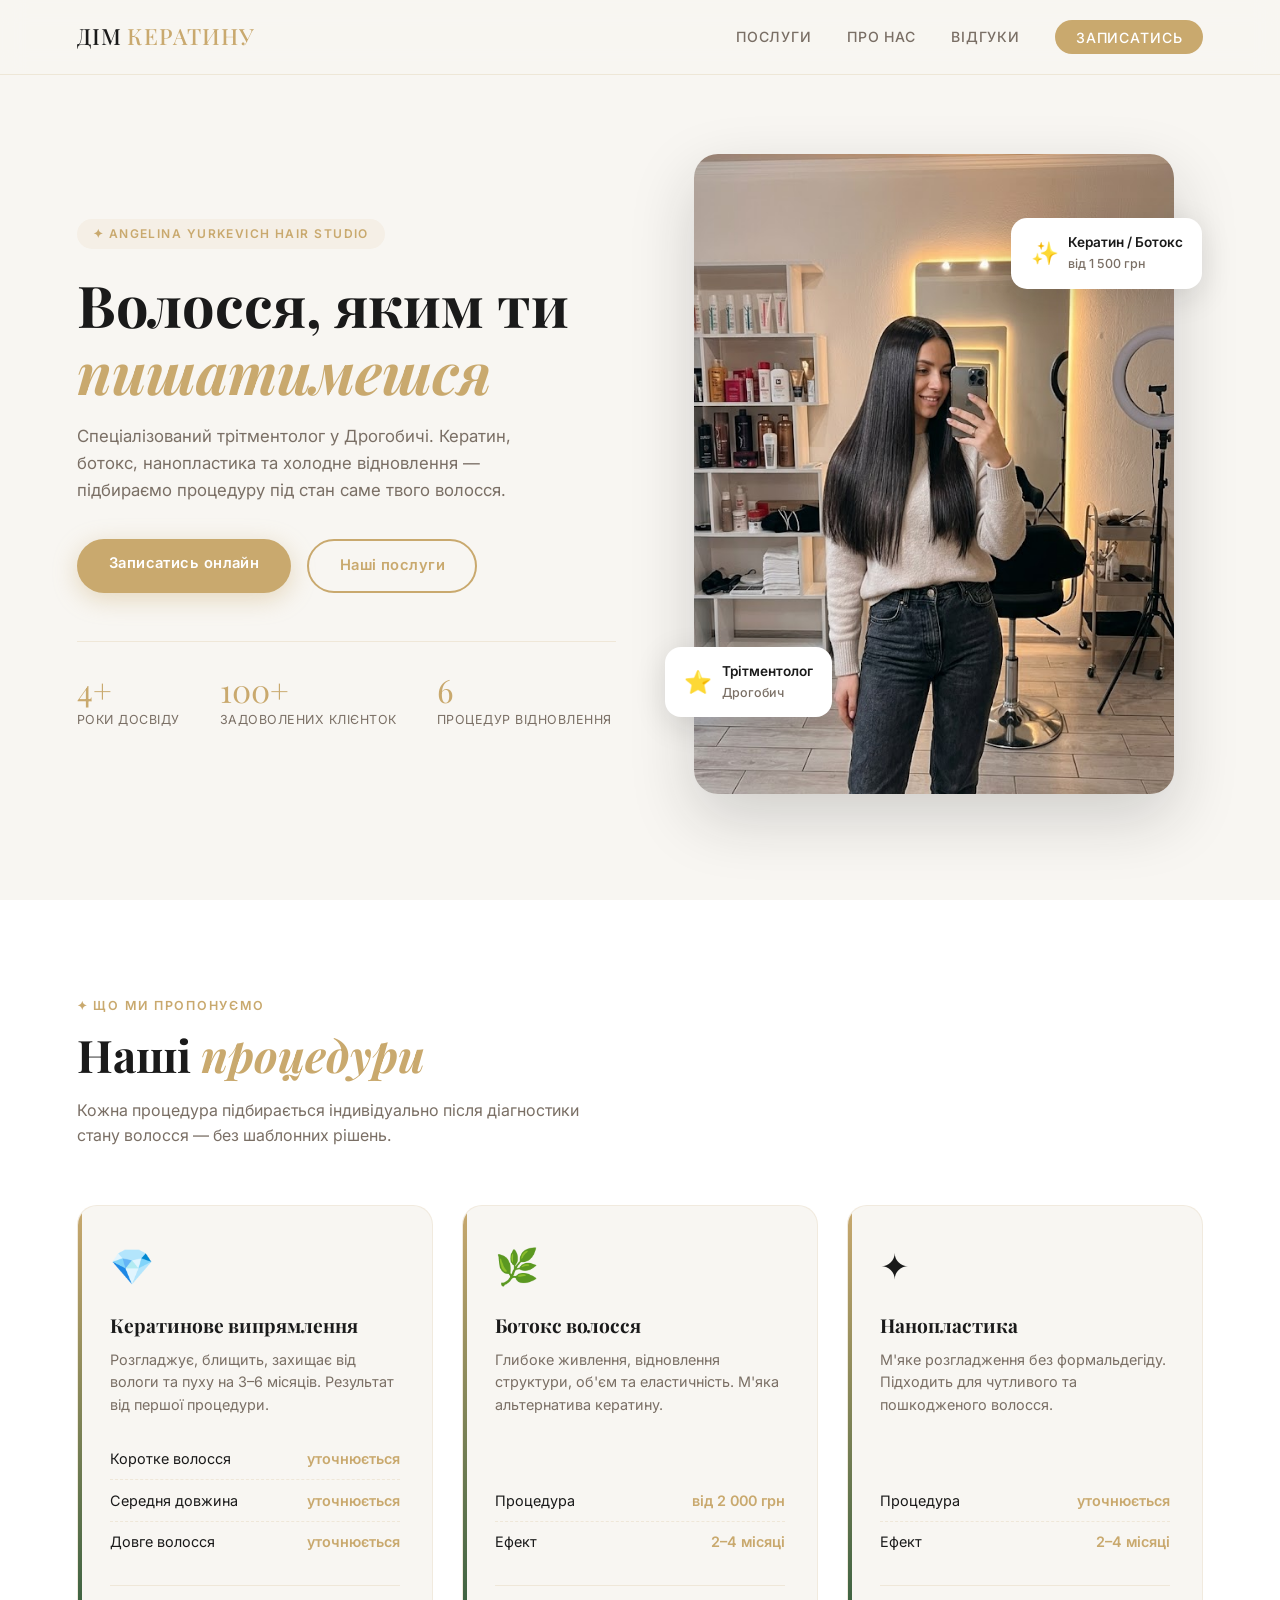
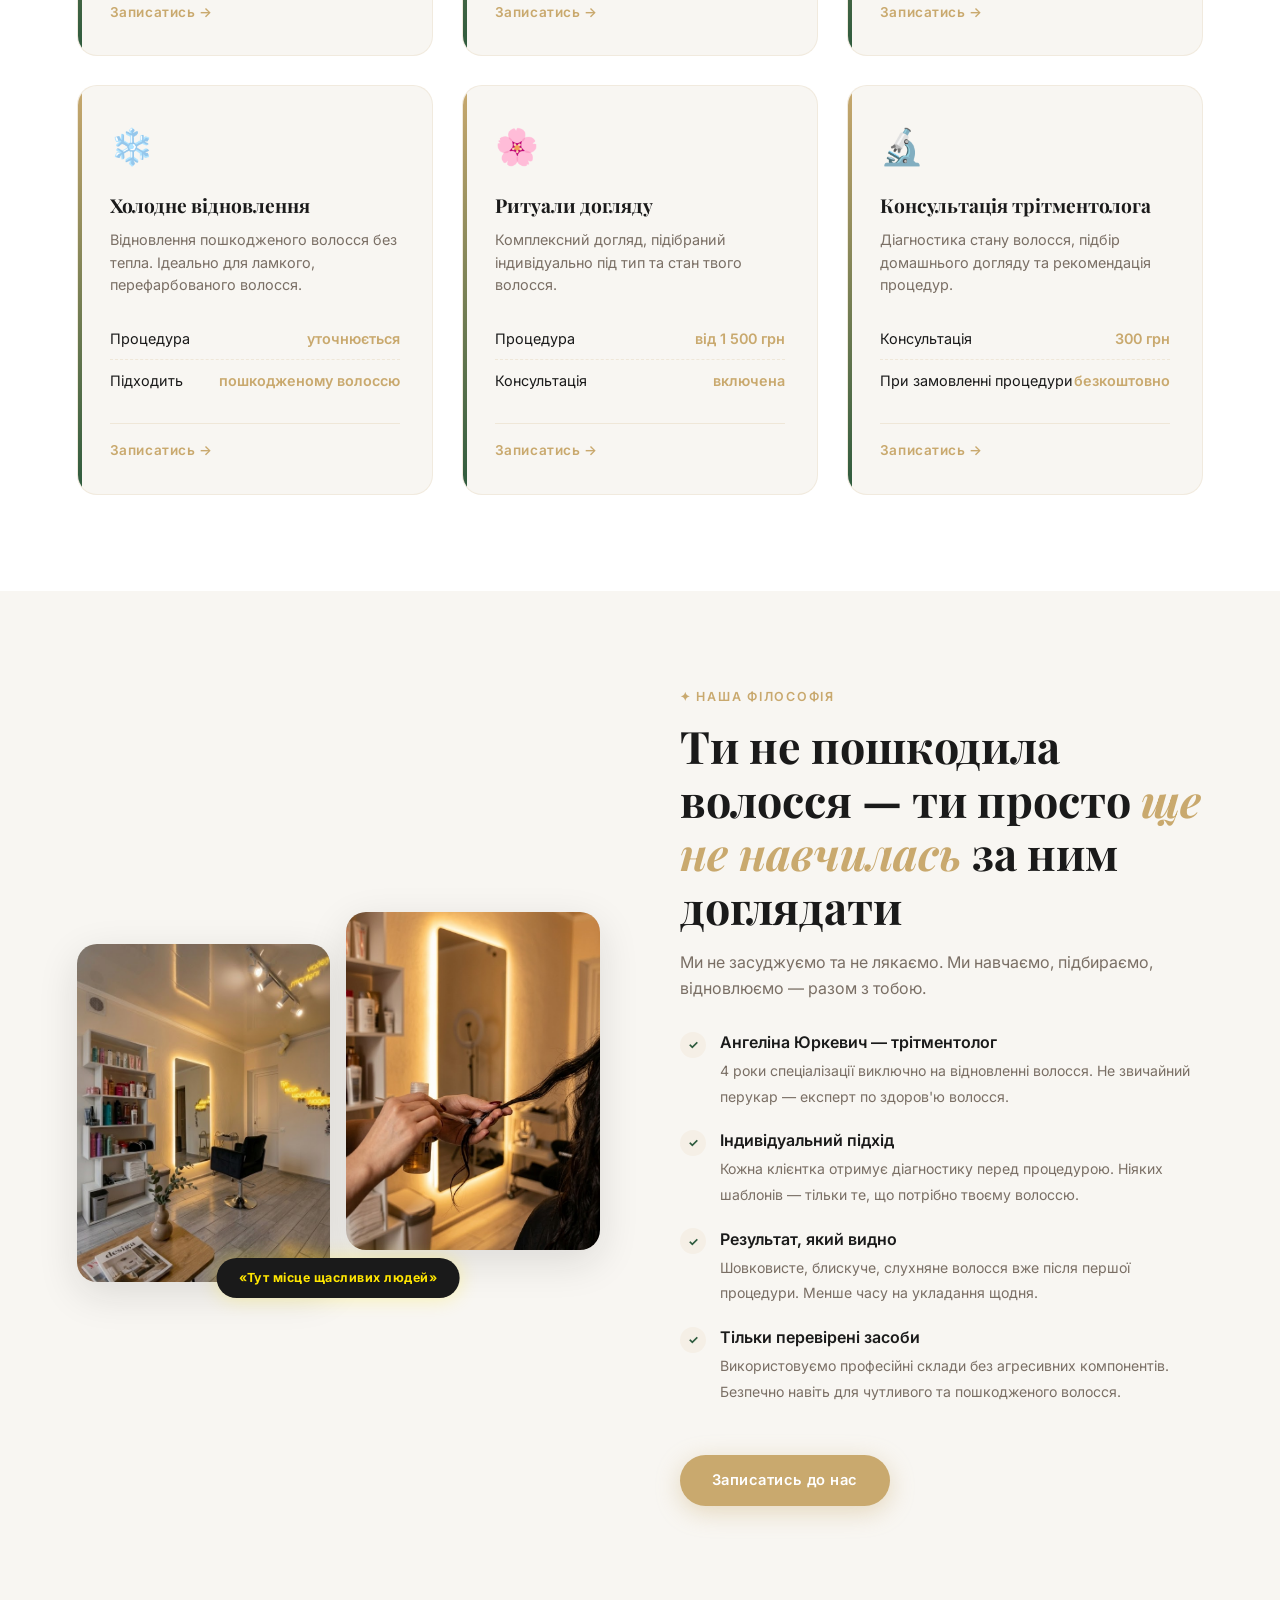
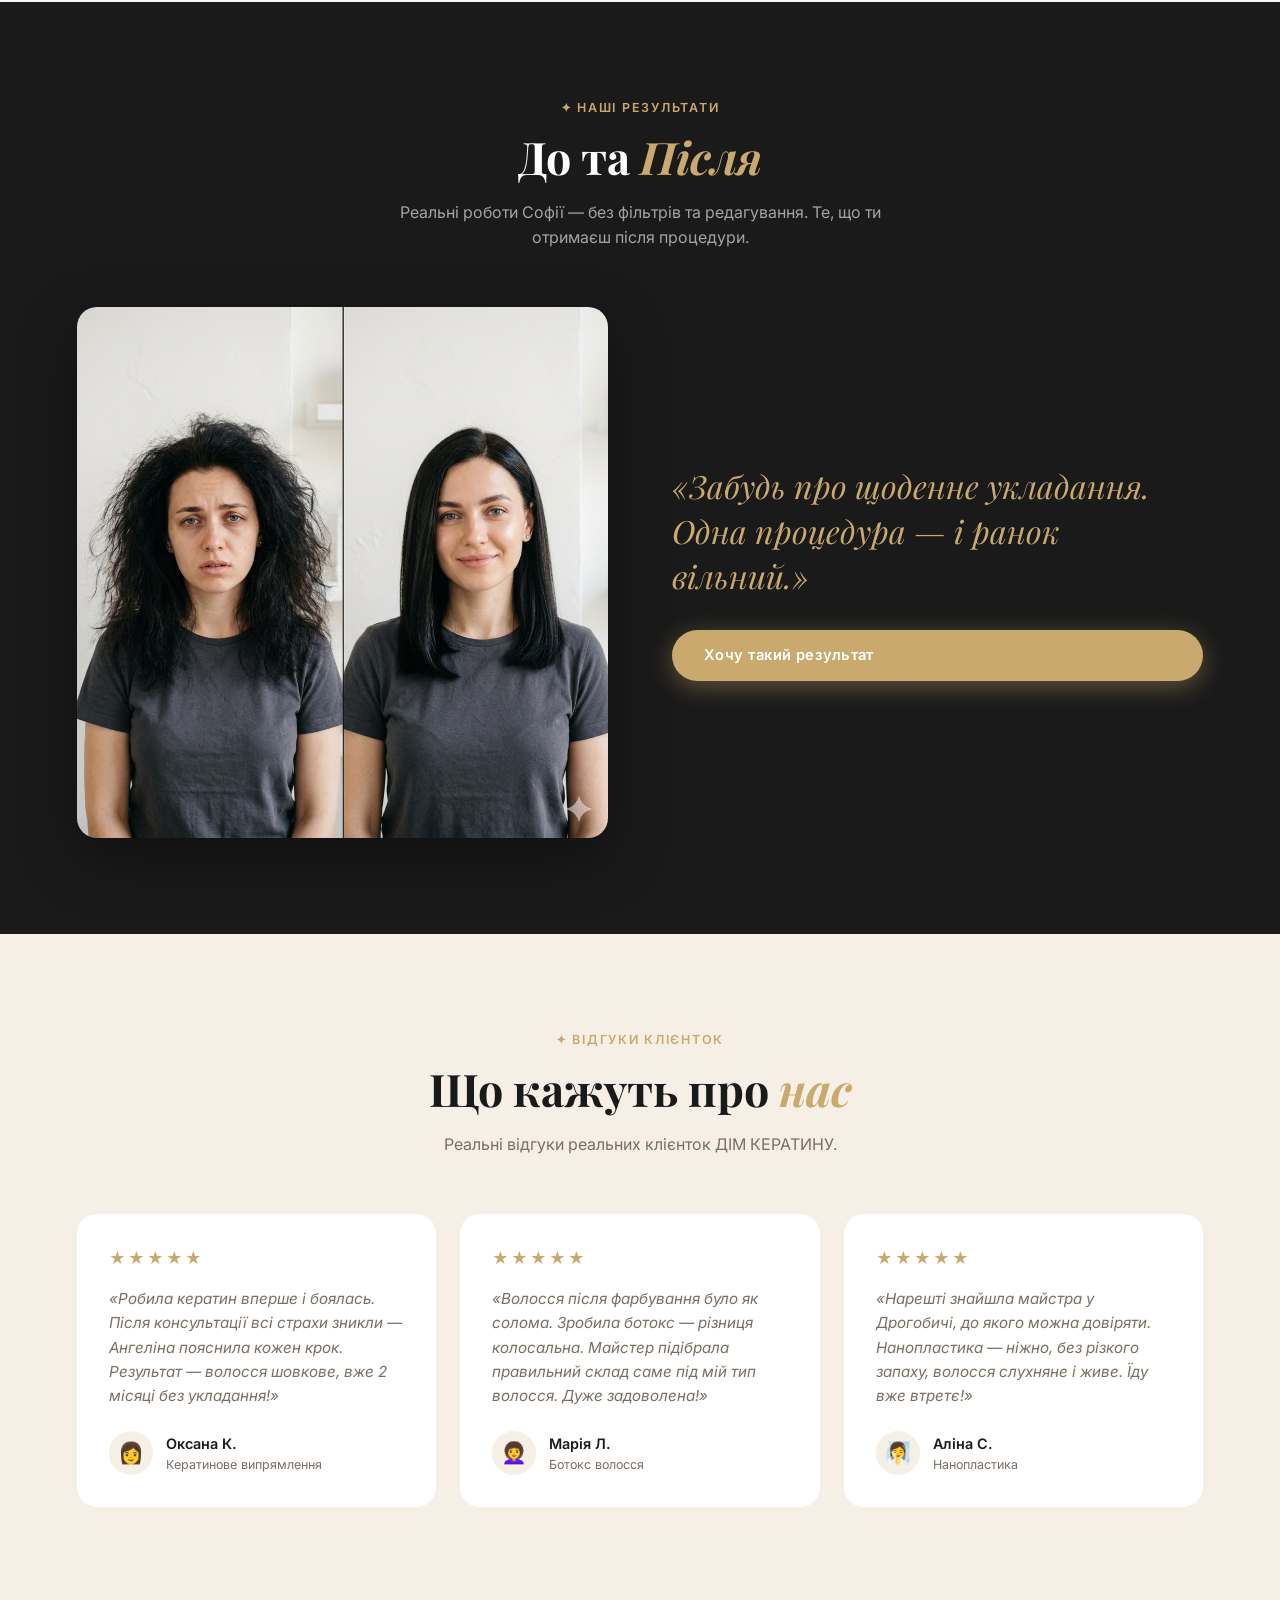
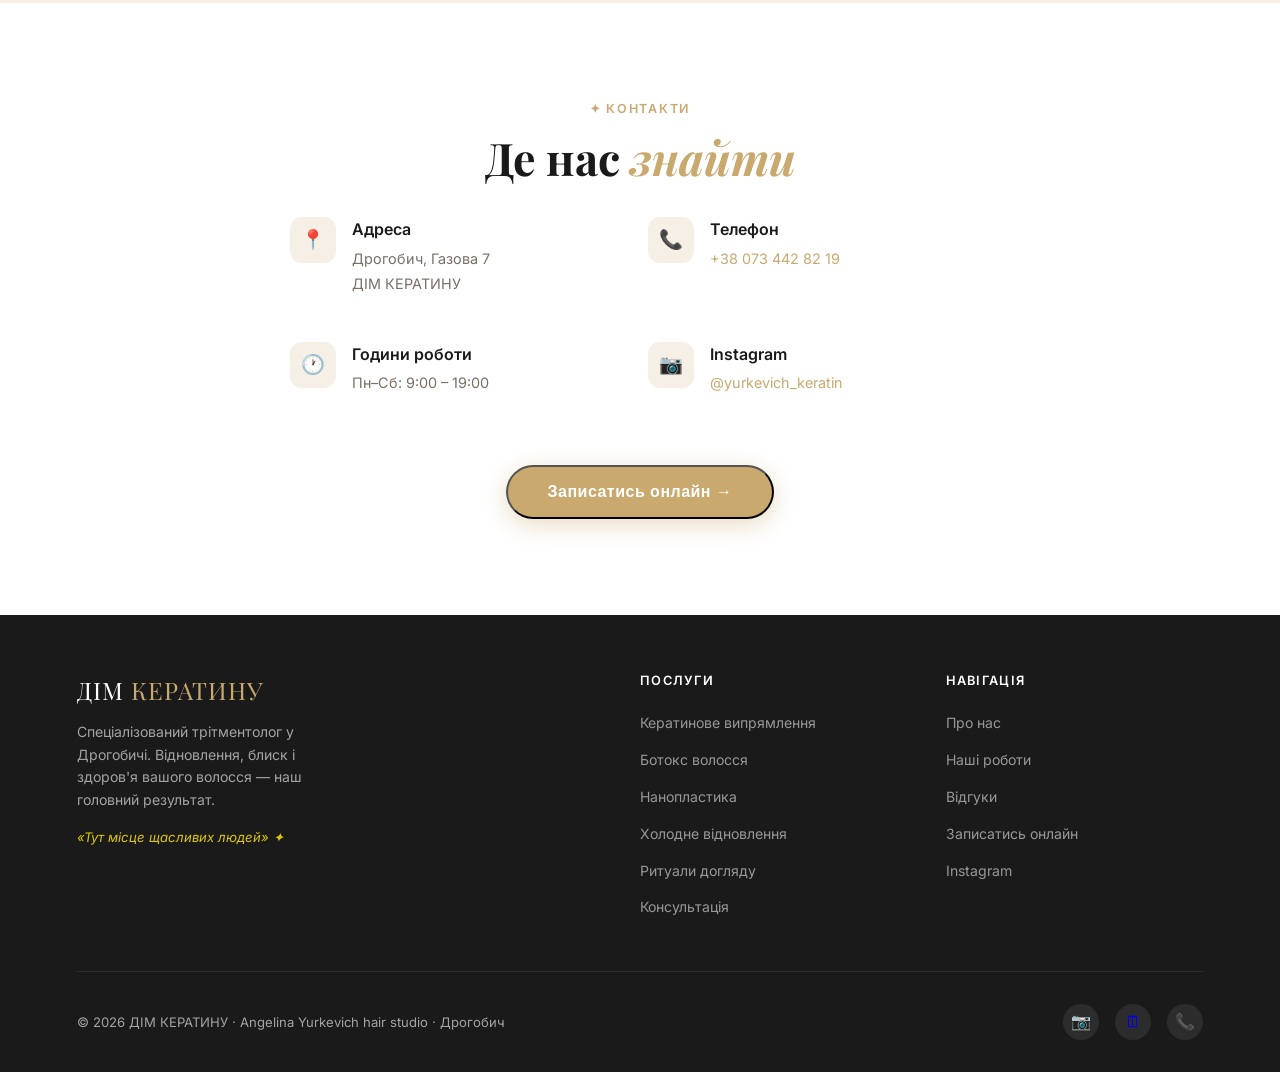
==== commit a33cc804: "Переробка під ДІМ КЕРАТИНУ: модалка запису, адмін-панель, Telegram, календар - Повний редизайн під б" ====
--- a/index.html
+++ b/index.html
@@ -1,70 +1,72 @@
 <!DOCTYPE html>
-<html lang="en">
+<html lang="uk">
 <head>
   <meta charset="UTF-8" />
   <meta name="viewport" content="width=device-width, initial-scale=1.0" />
-  <meta name="description" content="Bloom Beauty Salon & Spa — luxury hair, facial, nail, and bridal beauty treatments in New York. Book your appointment today." />
-  <title>Bloom Beauty — Salon & Spa</title>
+  <meta name="description" content="ДІМ КЕРАТИНУ — спеціалізований салон з відновлення волосся у Дрогобичі. Кератин, ботокс, нанопластика, холодне відновлення. Трітментолог Ангеліна Юркевич." />
+  <title>ДІМ КЕРАТИНУ — Angelina Yurkevich hair studio</title>
   <link href="https://fonts.googleapis.com/css2?family=Playfair+Display:ital,wght@0,400;0,600;1,400&family=Inter:wght@300;400;500;600&display=swap" rel="stylesheet" />
   <link rel="stylesheet" href="css/styles.css" />
 </head>
 <body>
 
-<a href="#main-content" class="skip-nav">Skip to main content</a>
+<a href="#main-content" class="skip-nav">Перейти до змісту</a>
 
 <!-- NAV -->
-<nav aria-label="Main navigation">
-  <a href="#hero" class="nav-logo">Bloom<span> Beauty</span></a>
+<nav aria-label="Головна навігація">
+  <a href="#hero" class="nav-logo">ДІМ<span> КЕРАТИНУ</span></a>
   <ul>
-    <li><a href="#services">Services</a></li>
-    <li><a href="#about">About</a></li>
-    <li><a href="#testimonials">Reviews</a></li>
-    <li><a href="#contact" class="nav-cta">Book Now</a></li>
+    <li><a href="#services">Послуги</a></li>
+    <li><a href="#about">Про нас</a></li>
+    <li><a href="#testimonials">Відгуки</a></li>
+    <li><a href="#contact" class="nav-cta">Записатись</a></li>
   </ul>
-  <button class="nav-toggle" aria-label="Toggle navigation" aria-expanded="false">☰</button>
+  <button class="nav-toggle" aria-label="Відкрити меню" aria-expanded="false">☰</button>
 </nav>
 
 <!-- HERO -->
 <main id="main-content">
 <section id="hero">
   <div class="hero-text reveal">
-    <span class="hero-badge">✦ Welcome to Bloom Beauty</span>
-    <h1>Where Every Woman <em>Blooms</em> with Confidence</h1>
-    <p>Indulge in luxury beauty treatments tailored just for you. From radiant facials to stunning makeovers — your glow is our craft.</p>
+    <span class="hero-badge">✦ Angelina Yurkevich hair studio</span>
+    <h1>Волосся, яким ти <em>пишатимешся</em></h1>
+    <p>Спеціалізований трітментолог у Дрогобичі. Кератин, ботокс, нанопластика та холодне відновлення — підбираємо процедуру під стан саме твого волосся.</p>
     <div class="btn-group">
-      <a href="#contact" class="btn-primary">Book Appointment</a>
-      <a href="#services" class="btn-outline">View Services</a>
+      <a href="#contact" class="btn-primary">Записатись онлайн</a>
+      <a href="#services" class="btn-outline">Наші послуги</a>
     </div>
     <div class="hero-stats">
       <div>
-        <div class="stat-num">8+</div>
-        <div class="stat-label">Years Experience</div>
+        <div class="stat-num">4+</div>
+        <div class="stat-label">Роки досвіду</div>
       </div>
       <div>
-        <div class="stat-num">2k+</div>
-        <div class="stat-label">Happy Clients</div>
+        <div class="stat-num">100+</div>
+        <div class="stat-label">Задоволених клієнток</div>
       </div>
       <div>
-        <div class="stat-num">98%</div>
-        <div class="stat-label">Satisfaction Rate</div>
-      </div>
-    </div>
-  </div>
-
-  <div class="hero-visual" aria-hidden="true">
-    <div class="hero-blob">🌸</div>
-    <div class="floating-card card-top">
-      <span class="card-icon">💅</span>
-      <div>
-        <span class="card-label">New Gel Manicure</span>
-        <span class="card-price">from $35</span>
-      </div>
-    </div>
-    <div class="floating-card card-bottom">
-      <span class="card-icon">⭐</span>
-      <div>
-        <span class="card-label">5-Star Rated</span>
-        <span class="card-price">on Google & Yelp</span>
+        <div class="stat-num">6</div>
+        <div class="stat-label">Процедур відновлення</div>
+      </div>
+    </div>
+  </div>
+
+  <div class="hero-visual reveal" aria-hidden="true">
+    <div class="hero-photo-wrap">
+      <img src="images/result.jpg" alt="Результат кератинового випрямлення — шовковисте блискуче волосся" class="hero-photo" />
+      <div class="floating-card card-top">
+        <span class="card-icon">✨</span>
+        <div>
+          <span class="card-label">Кератин / Ботокс</span>
+          <span class="card-price">від 1 500 грн</span>
+        </div>
+      </div>
+      <div class="floating-card card-bottom">
+        <span class="card-icon">⭐</span>
+        <div>
+          <span class="card-label">Трітментолог</span>
+          <span class="card-price">Дрогобич</span>
+        </div>
       </div>
     </div>
   </div>
@@ -73,185 +75,124 @@
 <!-- SERVICES -->
 <section id="services">
   <div class="section-header reveal">
-    <div class="section-label">✦ What We Offer</div>
-    <h2 class="section-title">Our <em>Signature</em> Services</h2>
-    <p class="section-sub">Every treatment is crafted with premium products and expert hands to help you look and feel your absolute best.</p>
-  </div>
-
-  <div class="services-grid">
-
-    <div class="service-card reveal">
-      <span class="service-icon">💇‍♀️</span>
-      <h3 class="service-name">Hair Styling</h3>
-      <p class="service-desc">From everyday blowouts to glamorous updos, our stylists bring your vision to life with precision and artistry.</p>
-      <ul class="price-list">
-        <li class="price-item"><span>Blowout &amp; Style</span><span class="price-amount">$45</span></li>
-        <li class="price-item"><span>Haircut &amp; Finish</span><span class="price-amount">$65</span></li>
-        <li class="price-item"><span>Balayage / Highlights</span><span class="price-amount">from $120</span></li>
-        <li class="price-item"><span>Full Colour</span><span class="price-amount">from $95</span></li>
-        <li class="price-item"><span>Bridal Updo</span><span class="price-amount">from $150</span></li>
-      </ul>
-    </div>
-
-    <div class="service-card reveal">
-      <span class="service-icon">✨</span>
-      <h3 class="service-name">Facial Treatments</h3>
-      <p class="service-desc">Restore radiance with our tailored facial rituals using clean, dermatologist-approved products.</p>
-      <ul class="price-list">
-        <li class="price-item"><span>Express Facial (30 min)</span><span class="price-amount">$55</span></li>
-        <li class="price-item"><span>Signature Hydra-Boost</span><span class="price-amount">$85</span></li>
-        <li class="price-item"><span>Anti-Aging Ritual</span><span class="price-amount">$110</span></li>
-        <li class="price-item"><span>Acne Clarifying</span><span class="price-amount">$90</span></li>
-        <li class="price-item"><span>LED + Microcurrent</span><span class="price-amount">$130</span></li>
-      </ul>
-    </div>
-
-    <div class="service-card reveal">
-      <span class="service-icon">💅</span>
-      <h3 class="service-name">Nail Care</h3>
-      <p class="service-desc">Flawless nails from classic polish to intricate nail art — long-lasting, gorgeous results every time.</p>
-      <ul class="price-list">
-        <li class="price-item"><span>Classic Manicure</span><span class="price-amount">$30</span></li>
-        <li class="price-item"><span>Gel Manicure</span><span class="price-amount">$45</span></li>
-        <li class="price-item"><span>Classic Pedicure</span><span class="price-amount">$40</span></li>
-        <li class="price-item"><span>Luxury Spa Pedicure</span><span class="price-amount">$65</span></li>
-        <li class="price-item"><span>Nail Art (per nail)</span><span class="price-amount">$5+</span></li>
-      </ul>
-    </div>
-
-    <div class="service-card reveal">
-      <span class="service-icon">🌿</span>
-      <h3 class="service-name">Body &amp; Waxing</h3>
-      <p class="service-desc">Silky-smooth skin with our gentle, effective waxing and body treatments using premium resins.</p>
-      <ul class="price-list">
-        <li class="price-item"><span>Eyebrow Shaping</span><span class="price-amount">$20</span></li>
-        <li class="price-item"><span>Upper Lip</span><span class="price-amount">$12</span></li>
-        <li class="price-item"><span>Full Leg Wax</span><span class="price-amount">$65</span></li>
-        <li class="price-item"><span>Bikini Line</span><span class="price-amount">$40</span></li>
-        <li class="price-item"><span>Full Body (90 min)</span><span class="price-amount">$150</span></li>
-      </ul>
-    </div>
-
-    <div class="service-card reveal">
-      <span class="service-icon">👁️</span>
-      <h3 class="service-name">Eyes &amp; Brows</h3>
-      <p class="service-desc">Frame your face perfectly with expert lash extensions, tints, and precision brow sculpting.</p>
-      <ul class="price-list">
-        <li class="price-item"><span>Classic Lash Set</span><span class="price-amount">$85</span></li>
-        <li class="price-item"><span>Volume Lash Set</span><span class="price-amount">$120</span></li>
-        <li class="price-item"><span>Lash Refill (2 wks)</span><span class="price-amount">$50</span></li>
-        <li class="price-item"><span>Brow Lamination</span><span class="price-amount">$60</span></li>
-        <li class="price-item"><span>Lash &amp; Brow Tint</span><span class="price-amount">$35</span></li>
-      </ul>
-    </div>
-
-    <div class="service-card reveal">
-      <span class="service-icon">💋</span>
-      <h3 class="service-name">Makeup &amp; Bridal</h3>
-      <p class="service-desc">Special occasion or full glam — our makeup artists create looks that photograph beautifully and last all day.</p>
-      <ul class="price-list">
-        <li class="price-item"><span>Day / Natural Look</span><span class="price-amount">$60</span></li>
-        <li class="price-item"><span>Evening / Party Glam</span><span class="price-amount">$85</span></li>
-        <li class="price-item"><span>Bridal Makeup</span><span class="price-amount">$150</span></li>
-        <li class="price-item"><span>Trial Run</span><span class="price-amount">$75</span></li>
-        <li class="price-item"><span>Wedding Party (each)</span><span class="price-amount">$70</span></li>
-      </ul>
-    </div>
-
+    <div class="section-label">✦ Що ми пропонуємо</div>
+    <h2 class="section-title">Наші <em>процедури</em></h2>
+    <p class="section-sub">Кожна процедура підбирається індивідуально після діагностики стану волосся — без шаблонних рішень.</p>
+  </div>
+
+  <div class="services-grid" id="services-grid">
+    <!-- Картки послуг генеруються автоматично з js/config.js -->
   </div>
 </section>
 
 <!-- ABOUT -->
 <section id="about">
-  <div class="about-visual reveal" aria-hidden="true">
-    <div class="about-img">🌸</div>
-    <div class="about-img">💄</div>
-    <div class="about-img">🪷</div>
-    <div class="about-img">✨</div>
+  <div class="about-visual reveal">
+    <div class="about-photos">
+      <img src="images/salon-full.jpg" alt="Інтер'єр ДІМ КЕРАТИНУ — LED-дзеркало та жовтий неон" class="about-photo about-photo--main" />
+      <img src="images/process.jpg" alt="Процес нанесення кератину — майстер за роботою" class="about-photo about-photo--sub" />
+    </div>
+    <div class="about-neon-badge">«Тут місце щасливих людей»</div>
   </div>
 
   <div class="reveal">
-    <div class="section-label">✦ Our Story</div>
-    <h2 class="section-title">Beauty Is Our <em>Passion</em>, You Are Our Purpose</h2>
-    <p class="section-sub">Founded in 2017, Bloom Beauty was born from a simple belief: every woman deserves to feel radiant. We combine artistry, science, and warmth to create a sanctuary where beauty meets well-being.</p>
+    <div class="section-label">✦ Наша філософія</div>
+    <h2 class="section-title">Ти не пошкодила волосся — ти просто <em>ще не навчилась</em> за ним доглядати</h2>
+    <p class="section-sub">Ми не засуджуємо та не лякаємо. Ми навчаємо, підбираємо, відновлюємо — разом з тобою.</p>
 
     <ul class="feature-list">
       <li class="feature-item">
         <div class="feature-check" aria-hidden="true">✓</div>
         <div class="feature-text">
-          <strong>Certified &amp; Experienced Team</strong>
-          <span>All our specialists hold international beauty certifications with 5+ years of experience.</span>
+          <strong>Ангеліна Юркевич — трітментолог</strong>
+          <span>4 роки спеціалізації виключно на відновленні волосся. Не звичайний перукар — експерт по здоров'ю волосся.</span>
         </div>
       </li>
       <li class="feature-item">
         <div class="feature-check" aria-hidden="true">✓</div>
         <div class="feature-text">
-          <strong>Premium Clean Products</strong>
-          <span>We use only cruelty-free, dermatologist-tested brands — kind to your skin and the planet.</span>
+          <strong>Індивідуальний підхід</strong>
+          <span>Кожна клієнтка отримує діагностику перед процедурою. Ніяких шаблонів — тільки те, що потрібно твоєму волоссю.</span>
         </div>
       </li>
       <li class="feature-item">
         <div class="feature-check" aria-hidden="true">✓</div>
         <div class="feature-text">
-          <strong>Personalized Consultations</strong>
-          <span>Every visit starts with a tailored consultation to understand your unique beauty goals.</span>
+          <strong>Результат, який видно</strong>
+          <span>Шовковисте, блискуче, слухняне волосся вже після першої процедури. Менше часу на укладання щодня.</span>
         </div>
       </li>
       <li class="feature-item">
         <div class="feature-check" aria-hidden="true">✓</div>
         <div class="feature-text">
-          <strong>Hygiene &amp; Safety First</strong>
-          <span>Hospital-grade sanitation protocols and single-use tools — your safety is non-negotiable.</span>
+          <strong>Тільки перевірені засоби</strong>
+          <span>Використовуємо професійні склади без агресивних компонентів. Безпечно навіть для чутливого та пошкодженого волосся.</span>
         </div>
       </li>
     </ul>
 
-    <a href="#contact" class="btn-primary about-cta">Meet Our Team</a>
+    <a href="#contact" class="btn-primary about-cta">Записатись до нас</a>
+  </div>
+</section>
+
+<!-- BEFORE/AFTER -->
+<section id="results">
+  <div class="section-header section-header--center reveal">
+    <div class="section-label">✦ Наші результати</div>
+    <h2 class="section-title">До та <em>Після</em></h2>
+    <p class="section-sub">Реальні роботи Софії — без фільтрів та редагування. Те, що ти отримаєш після процедури.</p>
+  </div>
+  <div class="results-wrap reveal">
+    <img src="images/before-after.jpg" alt="До та після кератинового випрямлення — пухнасте ламке волосся стало рівним та блискучим" class="results-img" />
+    <div class="results-cta-block">
+      <p class="results-quote">«Забудь про щоденне укладання. Одна процедура — і ранок вільний.»</p>
+      <a href="#contact" class="btn-primary">Хочу такий результат</a>
+    </div>
   </div>
 </section>
 
 <!-- TESTIMONIALS -->
 <section id="testimonials">
   <div class="section-header section-header--center reveal">
-    <div class="section-label">✦ Client Love</div>
-    <h2 class="section-title">What Our Clients <em>Say</em></h2>
-    <p class="section-sub">Don't take our word for it — here's what the Bloom Beauty community has to say.</p>
+    <div class="section-label">✦ Відгуки клієнток</div>
+    <h2 class="section-title">Що кажуть про <em>нас</em></h2>
+    <p class="section-sub">Реальні відгуки реальних клієнток ДІМ КЕРАТИНУ.</p>
   </div>
 
   <div class="testimonials-grid">
 
     <article class="testimonial-card reveal">
-      <div class="stars" aria-label="5 out of 5 stars">★★★★★</div>
-      <p class="testimonial-text">"I walked in feeling tired and walked out glowing. The hydra-boost facial completely transformed my skin. The team is so warm and professional — I'm a client for life!"</p>
+      <div class="stars" aria-label="5 зірок">★★★★★</div>
+      <p class="testimonial-text">«Робила кератин вперше і боялась. Після консультації всі страхи зникли — Ангеліна пояснила кожен крок. Результат — волосся шовкове, вже 2 місяці без укладання!»</p>
       <div class="testimonial-author">
         <div class="author-avatar" aria-hidden="true">👩</div>
         <div>
-          <div class="author-name">Sophie Laurent</div>
-          <div class="author-role">Regular Client since 2021</div>
+          <div class="author-name">Оксана К.</div>
+          <div class="author-role">Кератинове випрямлення</div>
         </div>
       </div>
     </article>
 
     <article class="testimonial-card reveal">
-      <div class="stars" aria-label="5 out of 5 stars">★★★★★</div>
-      <p class="testimonial-text">"My bridal hair and makeup were absolutely perfect. Every detail was exactly what I'd dreamed of. I received so many compliments — Bloom Beauty made my day truly magical!"</p>
+      <div class="stars" aria-label="5 зірок">★★★★★</div>
+      <p class="testimonial-text">«Волосся після фарбування було як солома. Зробила ботокс — різниця колосальна. Майстер підібрала правильний склад саме під мій тип волосся. Дуже задоволена!»</p>
       <div class="testimonial-author">
-        <div class="author-avatar" aria-hidden="true">👰</div>
-        <div>
-          <div class="author-name">Emma Rodriguez</div>
-          <div class="author-role">Bridal Client</div>
+        <div class="author-avatar" aria-hidden="true">👩‍🦱</div>
+        <div>
+          <div class="author-name">Марія Л.</div>
+          <div class="author-role">Ботокс волосся</div>
         </div>
       </div>
     </article>
 
     <article class="testimonial-card reveal">
-      <div class="stars" aria-label="5 out of 5 stars">★★★★★</div>
-      <p class="testimonial-text">"The volume lashes are stunning and lasted a full 3 weeks! The attention to detail is incredible. The salon itself is so beautiful and relaxing — a true luxury experience."</p>
+      <div class="stars" aria-label="5 зірок">★★★★★</div>
+      <p class="testimonial-text">«Нарешті знайшла майстра у Дрогобичі, до якого можна довіряти. Нанопластика — ніжно, без різкого запаху, волосся слухняне і живе. Їду вже втретє!»</p>
       <div class="testimonial-author">
         <div class="author-avatar" aria-hidden="true">🧖‍♀️</div>
         <div>
-          <div class="author-name">Anika Patel</div>
-          <div class="author-role">Lash Client</div>
+          <div class="author-name">Аліна С.</div>
+          <div class="author-role">Нанопластика</div>
         </div>
       </div>
     </article>
@@ -261,106 +202,42 @@
 
 <!-- CONTACT -->
 <section id="contact">
-  <div class="contact-layout">
-    <div class="reveal">
-      <div class="section-label">✦ Get In Touch</div>
-      <h2 class="section-title">Book Your <em>Appointment</em></h2>
-      <p class="section-sub contact-intro">Ready to bloom? Reach out and we'll find the perfect time for you.</p>
-
+  <div class="contact-center reveal">
+    <div class="section-label">✦ Контакти</div>
+    <h2 class="section-title">Де нас <em>знайти</em></h2>
+    <div class="contact-cards">
       <div class="contact-info-item">
-        <div class="contact-icon" aria-hidden="true">📍</div>
+        <div class="contact-icon">📍</div>
         <div class="contact-detail">
-          <strong>Our Location</strong>
-          <span>42 Rose Garden Lane, Suite 3<br>New York, NY 10012</span>
-        </div>
-      </div>
-
+          <strong>Адреса</strong>
+          <span>Дрогобич, Газова 7<br>ДІМ КЕРАТИНУ</span>
+        </div>
+      </div>
       <div class="contact-info-item">
-        <div class="contact-icon" aria-hidden="true">🕐</div>
+        <div class="contact-icon">📞</div>
         <div class="contact-detail">
-          <strong>Opening Hours</strong>
-          <span>Mon–Fri: 9am – 7pm<br>Sat: 9am – 6pm &nbsp;|&nbsp; Sun: 10am – 4pm</span>
-        </div>
-      </div>
-
+          <strong>Телефон</strong>
+          <span><a href="tel:+380734428219">+38 073 442 82 19</a></span>
+        </div>
+      </div>
       <div class="contact-info-item">
-        <div class="contact-icon" aria-hidden="true">📞</div>
+        <div class="contact-icon">🕐</div>
         <div class="contact-detail">
-          <strong>Phone &amp; Email</strong>
-          <span>+1 (212) 555-0184<br>hello@bloombeautysalon.com</span>
-        </div>
-      </div>
-    </div>
-
-    <div class="form-card reveal">
-      <h3 class="form-title">Reserve Your Spot ✦</h3>
-      <form novalidate>
-        <div class="form-row">
-          <div class="form-group">
-            <label for="first-name">First Name</label>
-            <input type="text" id="first-name" name="first-name" placeholder="Emma" autocomplete="given-name" required />
-          </div>
-          <div class="form-group">
-            <label for="last-name">Last Name</label>
-            <input type="text" id="last-name" name="last-name" placeholder="Smith" autocomplete="family-name" required />
-          </div>
-        </div>
-
-        <div class="form-row">
-          <div class="form-group">
-            <label for="email">Email</label>
-            <input type="email" id="email" name="email" placeholder="emma@email.com" autocomplete="email" required />
-          </div>
-          <div class="form-group">
-            <label for="phone">Phone</label>
-            <input type="tel" id="phone" name="phone" placeholder="+1 (555) 000-0000" autocomplete="tel" />
-          </div>
-        </div>
-
-        <div class="form-group">
-          <label for="service">Service</label>
-          <select id="service" name="service" required>
-            <option value="" disabled selected>Choose a service...</option>
-            <option value="hair">Hair Styling</option>
-            <option value="facial">Facial Treatment</option>
-            <option value="nails">Nail Care</option>
-            <option value="waxing">Body &amp; Waxing</option>
-            <option value="eyes">Eyes &amp; Brows</option>
-            <option value="makeup">Makeup &amp; Bridal</option>
-          </select>
-        </div>
-
-        <div class="form-row">
-          <div class="form-group">
-            <label for="date">Preferred Date</label>
-            <input type="date" id="date" name="date" required />
-          </div>
-          <div class="form-group">
-            <label for="time">Preferred Time</label>
-            <select id="time" name="time" required>
-              <option value="" disabled selected>Select time...</option>
-              <option value="09:00">9:00 AM</option>
-              <option value="10:00">10:00 AM</option>
-              <option value="11:00">11:00 AM</option>
-              <option value="12:00">12:00 PM</option>
-              <option value="13:00">1:00 PM</option>
-              <option value="14:00">2:00 PM</option>
-              <option value="15:00">3:00 PM</option>
-              <option value="16:00">4:00 PM</option>
-              <option value="17:00">5:00 PM</option>
-              <option value="18:00">6:00 PM</option>
-            </select>
-          </div>
-        </div>
-
-        <div class="form-group">
-          <label for="message">Message (Optional)</label>
-          <textarea id="message" name="message" placeholder="Any special requests or questions?"></textarea>
-        </div>
-
-        <button type="submit" class="form-submit">Book My Appointment →</button>
-      </form>
-    </div>
+          <strong>Години роботи</strong>
+          <span>Пн–Сб: 9:00 – 19:00</span>
+        </div>
+      </div>
+      <div class="contact-info-item">
+        <div class="contact-icon">📷</div>
+        <div class="contact-detail">
+          <strong>Instagram</strong>
+          <span><a href="https://www.instagram.com/yurkevich_keratin" target="_blank">@yurkevich_keratin</a></span>
+        </div>
+      </div>
+    </div>
+    <button class="btn-primary js-open-booking" style="margin-top:2.5rem;font-size:1rem;padding:1rem 2.5rem;">
+      Записатись онлайн →
+    </button>
   </div>
 </section>
 </main>
@@ -369,45 +246,124 @@
 <footer>
   <div class="footer-inner">
     <div class="footer-brand">
-      <div class="footer-brand-name">Bloom<span> Beauty</span></div>
-      <p>A sanctuary of beauty and wellness where every client is treated like royalty. Your glow is our greatest achievement.</p>
+      <div class="footer-brand-name">ДІМ<span> КЕРАТИНУ</span></div>
+      <p>Спеціалізований трітментолог у Дрогобичі. Відновлення, блиск і здоров'я вашого волосся — наш головний результат.</p>
+      <div class="footer-tagline">«Тут місце щасливих людей» ✦</div>
     </div>
 
     <div class="footer-col">
-      <h4>Services</h4>
+      <h4>Послуги</h4>
       <ul>
-        <li><a href="#services">Hair Styling</a></li>
-        <li><a href="#services">Facial Treatments</a></li>
-        <li><a href="#services">Nail Care</a></li>
-        <li><a href="#services">Body &amp; Waxing</a></li>
-        <li><a href="#services">Eyes &amp; Brows</a></li>
-        <li><a href="#services">Makeup &amp; Bridal</a></li>
+        <li><a href="#services">Кератинове випрямлення</a></li>
+        <li><a href="#services">Ботокс волосся</a></li>
+        <li><a href="#services">Нанопластика</a></li>
+        <li><a href="#services">Холодне відновлення</a></li>
+        <li><a href="#services">Ритуали догляду</a></li>
+        <li><a href="#services">Консультація</a></li>
       </ul>
     </div>
 
     <div class="footer-col">
-      <h4>Quick Links</h4>
+      <h4>Навігація</h4>
       <ul>
-        <li><a href="#about">About Us</a></li>
-        <li><a href="#testimonials">Reviews</a></li>
-        <li><a href="#contact">Book Appointment</a></li>
-        <li><a href="#contact">Gift Cards</a></li>
-        <li><a href="#contact">Loyalty Program</a></li>
+        <li><a href="#about">Про нас</a></li>
+        <li><a href="#results">Наші роботи</a></li>
+        <li><a href="#testimonials">Відгуки</a></li>
+        <li><a href="#contact">Записатись онлайн</a></li>
+        <li><a href="https://www.instagram.com/yurkevich_keratin" target="_blank">Instagram</a></li>
       </ul>
     </div>
   </div>
 
   <div class="footer-bottom">
-    <span>© 2025 Bloom Beauty Salon. All rights reserved.</span>
+    <span>© 2026 ДІМ КЕРАТИНУ · Angelina Yurkevich hair studio · Дрогобич</span>
     <div class="social-links">
-      <a class="social-link" href="#" aria-label="Instagram">📷</a>
-      <a class="social-link" href="#" aria-label="Facebook">📘</a>
-      <a class="social-link" href="#" aria-label="TikTok">🎵</a>
-      <a class="social-link" href="#" aria-label="Pinterest">📌</a>
+      <a class="social-link" href="https://www.instagram.com/yurkevich_keratin" target="_blank" aria-label="Instagram">📷</a>
+      <a class="social-link" href="#contact" aria-label="Записатись">🗓</a>
+      <a class="social-link" href="tel:+380734428219" aria-label="Телефон">📞</a>
     </div>
   </div>
 </footer>
 
+<!-- BOOKING MODAL -->
+<div id="booking-modal" class="bmodal-overlay" role="dialog" aria-modal="true" aria-labelledby="bmodal-title">
+  <div class="bmodal-box">
+    <button class="bmodal-close" id="bmodal-close" aria-label="Закрити">✕</button>
+
+    <!-- FORM STATE -->
+    <div id="bmodal-form-wrap">
+      <div class="bmodal-header">
+        <span class="bmodal-badge">✦ ДІМ КЕРАТИНУ</span>
+        <h2 class="bmodal-title" id="bmodal-title">Записатись на <em>процедуру</em></h2>
+      </div>
+      <form id="booking-form" novalidate>
+        <div class="form-row">
+          <div class="form-group">
+            <label for="b-name">Ваше ім'я *</label>
+            <input type="text" id="b-name" name="name" placeholder="Оля" autocomplete="given-name" required />
+          </div>
+          <div class="form-group">
+            <label for="b-phone">Телефон *</label>
+            <input type="tel" id="b-phone" name="phone" placeholder="+38 073 000 00 00" autocomplete="tel" required />
+          </div>
+        </div>
+
+        <div class="form-group">
+          <label for="b-telegram">Telegram <span class="label-optional">(для підтвердження)</span></label>
+          <input type="text" id="b-telegram" name="telegram" placeholder="@username" />
+        </div>
+
+        <div class="form-group">
+          <label for="b-service">Послуга *</label>
+          <select id="b-service" name="service" required>
+            <option value="" disabled selected>Обрати послугу...</option>
+          </select>
+        </div>
+
+        <div class="form-row">
+          <div class="form-group">
+            <label for="b-date">Дата *</label>
+            <input type="date" id="b-date" name="date" required />
+            <span id="date-hint" class="field-hint"></span>
+          </div>
+          <div class="form-group">
+            <label for="b-time">Час *</label>
+            <select id="b-time" name="time" required>
+              <option value="" disabled selected>Спочатку оберіть дату...</option>
+            </select>
+          </div>
+        </div>
+
+        <div class="form-group">
+          <label for="b-message">Коментар <span class="label-optional">(необов'язково)</span></label>
+          <textarea id="b-message" name="message" placeholder="Стан волосся, побажання..."></textarea>
+        </div>
+
+        <button type="submit" class="form-submit" id="booking-btn">Записатись →</button>
+      </form>
+    </div>
+
+    <!-- SUCCESS STATE -->
+    <div id="booking-success" class="booking-success" style="display:none;">
+      <div class="success-icon">✓</div>
+      <h4>Запис прийнято!</h4>
+      <div class="success-details">
+        <div class="success-row"><span>Послуга</span><strong id="success-service"></strong></div>
+        <div class="success-row"><span>Дата</span><strong id="success-date"></strong></div>
+        <div class="success-row"><span>Час</span><strong id="success-time"></strong></div>
+        <div class="success-row"><span>Адреса</span><strong>Дрогобич, Газова 7</strong></div>
+      </div>
+      <p id="success-tg-note" style="display:none;font-size:0.85rem;color:#2D5A3D;">✅ Підтвердження надіслано у Telegram</p>
+      <p style="font-size:0.88rem;color:#7a6f65;">До зустрічі в ДІМ КЕРАТИНУ! ✨</p>
+      <div style="display:flex;gap:0.8rem;margin-top:1rem;flex-wrap:wrap;justify-content:center;">
+        <button class="btn-outline" onclick="resetBookingForm()">Записатись ще раз</button>
+        <button class="btn-outline" onclick="closeBookingModal()">Закрити</button>
+      </div>
+    </div>
+  </div>
+</div>
+
+<script src="js/config.js"></script>
 <script src="js/main.js"></script>
 </body>
 </html>
--- a/css/styles.css
+++ b/css/styles.css
@@ -1,14 +1,15 @@
 *, *::before, *::after { box-sizing: border-box; margin: 0; padding: 0; }
 
 :root {
-  --rose:      #c9856a;
-  --rose-dark: #b5735a;
-  --blush:     #f3ddd5;
-  --cream:     #fdf8f5;
-  --dark:      #2b1f1a;
-  --muted:     #8a7068;
-  --gold:      #c8a96e;
-  --white:     #ffffff;
+  --gold:       #C9A96E;
+  --gold-dark:  #b8955a;
+  --gold-light: #F5EFE6;
+  --green:      #2D5A3D;
+  --neon:       #FFE600;
+  --cream:      #F8F6F2;
+  --dark:       #1A1A1A;
+  --muted:      #7a6f65;
+  --white:      #ffffff;
 }
 
 /* ── SKIP NAV ── */
@@ -16,7 +17,7 @@
   position: absolute;
   top: -100%;
   left: 1rem;
-  background: var(--rose);
+  background: var(--gold);
   color: var(--white);
   padding: 0.5rem 1rem;
   border-radius: 0 0 8px 8px;
@@ -46,17 +47,18 @@
   align-items: center;
   justify-content: space-between;
   padding: 1.2rem 6%;
-  background: rgba(253, 248, 245, 0.92);
+  background: rgba(248, 246, 242, 0.93);
   backdrop-filter: blur(12px);
-  border-bottom: 1px solid rgba(201, 133, 106, 0.15);
+  border-bottom: 1px solid rgba(201, 169, 110, 0.2);
 }
 
 .nav-logo {
   font-family: 'Playfair Display', serif;
-  font-size: 1.55rem;
-  color: var(--rose);
-  letter-spacing: 0.02em;
+  font-size: 1.4rem;
+  color: var(--dark);
+  letter-spacing: 0.04em;
   text-decoration: none;
+  text-transform: uppercase;
 }
 
 .nav-logo span { color: var(--gold); }
@@ -77,17 +79,17 @@
   transition: color 0.25s;
 }
 
-nav a:hover { color: var(--rose); }
+nav a:hover { color: var(--gold); }
 
 .nav-cta {
-  background: var(--rose);
-  color: var(--white);
+  background: var(--gold);
+  color: var(--white) !important;
   padding: 0.55rem 1.3rem;
   border-radius: 50px;
   transition: background 0.25s, transform 0.2s;
 }
 
-.nav-cta:hover { background: var(--rose-dark); color: var(--white); transform: translateY(-1px); }
+.nav-cta:hover { background: var(--gold-dark); transform: translateY(-1px); }
 
 .nav-toggle {
   display: none;
@@ -95,7 +97,7 @@
   border: none;
   cursor: pointer;
   padding: 0.4rem;
-  color: var(--rose);
+  color: var(--dark);
   font-size: 1.6rem;
   line-height: 1;
 }
@@ -114,12 +116,12 @@
 
 .hero-badge {
   display: inline-block;
-  font-size: 0.78rem;
+  font-size: 0.75rem;
   font-weight: 600;
   letter-spacing: 0.12em;
   text-transform: uppercase;
-  color: var(--rose);
-  background: var(--blush);
+  color: var(--gold);
+  background: var(--gold-light);
   padding: 0.35rem 1rem;
   border-radius: 50px;
   margin-bottom: 1.4rem;
@@ -127,26 +129,26 @@
 
 .hero-text h1 {
   font-family: 'Playfair Display', serif;
-  font-size: clamp(2.6rem, 5vw, 4rem);
+  font-size: clamp(2.4rem, 4.5vw, 3.6rem);
   line-height: 1.15;
   color: var(--dark);
   margin-bottom: 1.2rem;
 }
 
-.hero-text h1 em { color: var(--rose); font-style: italic; }
+.hero-text h1 em { color: var(--gold); font-style: italic; }
 
 .hero-text p {
   font-size: 1.05rem;
   color: var(--muted);
   margin-bottom: 2.2rem;
-  max-width: 420px;
+  max-width: 440px;
 }
 
 .btn-group { display: flex; gap: 1rem; flex-wrap: wrap; }
 
 .btn-primary {
   display: inline-block;
-  background: var(--rose);
+  background: var(--gold);
   color: var(--white);
   padding: 0.85rem 2rem;
   border-radius: 50px;
@@ -155,15 +157,15 @@
   text-decoration: none;
   letter-spacing: 0.03em;
   transition: background 0.25s, transform 0.2s, box-shadow 0.25s;
-  box-shadow: 0 6px 24px rgba(201, 133, 106, 0.35);
-}
-
-.btn-primary:hover { background: var(--rose-dark); transform: translateY(-2px); box-shadow: 0 10px 30px rgba(201, 133, 106, 0.45); }
+  box-shadow: 0 6px 24px rgba(201, 169, 110, 0.4);
+}
+
+.btn-primary:hover { background: var(--gold-dark); transform: translateY(-2px); box-shadow: 0 10px 30px rgba(201, 169, 110, 0.5); }
 
 .btn-outline {
   display: inline-block;
-  border: 2px solid var(--rose);
-  color: var(--rose);
+  border: 2px solid var(--gold);
+  color: var(--gold);
   padding: 0.82rem 1.9rem;
   border-radius: 50px;
   font-size: 0.92rem;
@@ -173,31 +175,32 @@
   transition: background 0.25s, color 0.25s, transform 0.2s;
 }
 
-.btn-outline:hover { background: var(--rose); color: var(--white); transform: translateY(-2px); }
+.btn-outline:hover { background: var(--gold); color: var(--white); transform: translateY(-2px); }
 
 .hero-stats {
   display: flex;
   gap: 2.5rem;
   margin-top: 3rem;
   padding-top: 2rem;
-  border-top: 1px solid rgba(201, 133, 106, 0.2);
+  border-top: 1px solid rgba(201, 169, 110, 0.2);
 }
 
 .stat-num {
   font-family: 'Playfair Display', serif;
   font-size: 2rem;
-  color: var(--rose);
+  color: var(--gold);
   line-height: 1;
 }
 
 .stat-label {
-  font-size: 0.8rem;
+  font-size: 0.78rem;
   color: var(--muted);
   letter-spacing: 0.04em;
   text-transform: uppercase;
   margin-top: 0.25rem;
 }
 
+/* HERO PHOTO */
 .hero-visual {
   position: relative;
   display: flex;
@@ -205,23 +208,18 @@
   align-items: center;
 }
 
-.hero-blob {
-  width: min(520px, 90%);
-  aspect-ratio: 1;
-  border-radius: 60% 40% 55% 45% / 50% 55% 45% 50%;
-  background: linear-gradient(135deg, var(--blush) 0%, #e8c4b6 60%, #d4a090 100%);
-  display: flex;
-  align-items: center;
-  justify-content: center;
-  font-size: 10rem;
-  animation: morph 8s ease-in-out infinite;
-  box-shadow: 0 30px 80px rgba(201, 133, 106, 0.25);
-}
-
-@keyframes morph {
-  0%, 100% { border-radius: 60% 40% 55% 45% / 50% 55% 45% 50%; }
-  33%       { border-radius: 45% 55% 40% 60% / 55% 45% 55% 45%; }
-  66%       { border-radius: 55% 45% 60% 40% / 45% 60% 40% 55%; }
+.hero-photo-wrap {
+  position: relative;
+  width: min(480px, 100%);
+}
+
+.hero-photo {
+  width: 100%;
+  border-radius: 24px;
+  object-fit: cover;
+  aspect-ratio: 3/4;
+  box-shadow: 0 24px 64px rgba(26, 26, 26, 0.18);
+  display: block;
 }
 
 .floating-card {
@@ -229,7 +227,7 @@
   background: var(--white);
   border-radius: 16px;
   padding: 0.9rem 1.2rem;
-  box-shadow: 0 8px 32px rgba(43, 31, 26, 0.12);
+  box-shadow: 0 8px 32px rgba(26, 26, 26, 0.12);
   font-size: 0.82rem;
   font-weight: 500;
   display: flex;
@@ -238,8 +236,8 @@
   animation: float 3.5s ease-in-out infinite;
 }
 
-.card-top    { top: 12%; right: -2%; animation-delay: 0s; }
-.card-bottom { bottom: 14%; left: -4%; animation-delay: 1.5s; }
+.card-top    { top: 10%; right: -6%; animation-delay: 0s; }
+.card-bottom { bottom: 12%; left: -6%; animation-delay: 1.5s; }
 
 .card-icon { font-size: 1.4rem; }
 
@@ -269,7 +267,7 @@
   font-weight: 600;
   letter-spacing: 0.14em;
   text-transform: uppercase;
-  color: var(--rose);
+  color: var(--gold);
   margin-bottom: 0.75rem;
 }
 
@@ -281,7 +279,7 @@
   margin-bottom: 1rem;
 }
 
-.section-title em { font-style: italic; color: var(--rose); }
+.section-title em { font-style: italic; color: var(--gold); }
 
 .section-sub {
   font-size: 1rem;
@@ -293,7 +291,7 @@
 
 .section-header--center {
   text-align: center;
-  max-width: 600px;
+  max-width: 620px;
   margin: 0 auto 3.5rem;
 }
 
@@ -312,10 +310,12 @@
   background: var(--cream);
   border-radius: 20px;
   padding: 2rem;
-  border: 1px solid rgba(201, 133, 106, 0.12);
+  border: 1px solid rgba(201, 169, 110, 0.15);
   transition: transform 0.3s, box-shadow 0.3s;
   position: relative;
   overflow: hidden;
+  display: flex;
+  flex-direction: column;
 }
 
 .service-card::before {
@@ -323,11 +323,11 @@
   position: absolute;
   top: 0; left: 0;
   width: 4px; height: 100%;
-  background: linear-gradient(to bottom, var(--rose), var(--gold));
+  background: linear-gradient(to bottom, var(--gold), var(--green));
   border-radius: 4px 0 0 4px;
 }
 
-.service-card:hover { transform: translateY(-6px); box-shadow: 0 16px 48px rgba(201, 133, 106, 0.18); }
+.service-card:hover { transform: translateY(-6px); box-shadow: 0 16px 48px rgba(201, 169, 110, 0.2); }
 
 .service-icon {
   font-size: 2.2rem;
@@ -337,7 +337,7 @@
 
 .service-name {
   font-family: 'Playfair Display', serif;
-  font-size: 1.25rem;
+  font-size: 1.2rem;
   color: var(--dark);
   margin-bottom: 0.5rem;
 }
@@ -347,16 +347,17 @@
   color: var(--muted);
   margin-bottom: 1.4rem;
   line-height: 1.55;
-}
-
-.price-list { list-style: none; }
+  flex: 1;
+}
+
+.price-list { list-style: none; margin-bottom: 1.4rem; }
 
 .price-item {
   display: flex;
   justify-content: space-between;
   align-items: center;
   padding: 0.55rem 0;
-  border-bottom: 1px dashed rgba(201, 133, 106, 0.2);
+  border-bottom: 1px dashed rgba(201, 169, 110, 0.2);
   font-size: 0.9rem;
 }
 
@@ -365,9 +366,25 @@
 
 .price-amount {
   font-weight: 600;
-  color: var(--rose);
-  font-size: 0.95rem;
-}
+  color: var(--gold);
+  font-size: 0.9rem;
+  text-align: right;
+}
+
+.service-cta {
+  display: inline-block;
+  font-size: 0.85rem;
+  font-weight: 600;
+  color: var(--gold);
+  text-decoration: none;
+  letter-spacing: 0.04em;
+  border-top: 1px solid rgba(201, 169, 110, 0.2);
+  padding-top: 1rem;
+  margin-top: auto;
+  transition: color 0.2s;
+}
+
+.service-cta:hover { color: var(--gold-dark); }
 
 /* ── ABOUT ── */
 #about {
@@ -377,25 +394,47 @@
   gap: 5rem;
 }
 
-.about-visual {
+.about-visual { position: relative; }
+
+.about-photos {
   display: grid;
   grid-template-columns: 1fr 1fr;
   gap: 1rem;
-}
-
-.about-img {
+  align-items: start;
+}
+
+.about-photo {
   border-radius: 20px;
+  width: 100%;
+  object-fit: cover;
+  box-shadow: 0 12px 40px rgba(26, 26, 26, 0.12);
+  display: block;
+}
+
+.about-photo--main {
   aspect-ratio: 3/4;
-  display: flex;
-  align-items: center;
-  justify-content: center;
-  font-size: 4rem;
-}
-
-.about-img:nth-child(1) { background: linear-gradient(135deg, #f3ddd5, #e8c4b6); margin-top: 2rem; }
-.about-img:nth-child(2) { background: linear-gradient(135deg, #e8c4b6, #c9856a33); }
-.about-img:nth-child(3) { background: linear-gradient(135deg, #d4a090, #c8a96e33); }
-.about-img:nth-child(4) { background: linear-gradient(135deg, #f3ddd5, #c9856a22); margin-top: -2rem; }
+  margin-top: 2rem;
+}
+
+.about-photo--sub {
+  aspect-ratio: 3/4;
+}
+
+.about-neon-badge {
+  position: absolute;
+  bottom: -1rem;
+  left: 50%;
+  transform: translateX(-50%);
+  background: var(--dark);
+  color: var(--neon);
+  font-size: 0.78rem;
+  font-weight: 700;
+  letter-spacing: 0.04em;
+  padding: 0.6rem 1.4rem;
+  border-radius: 50px;
+  white-space: nowrap;
+  box-shadow: 0 0 20px rgba(255, 230, 0, 0.3);
+}
 
 .feature-list { list-style: none; margin-top: 1.8rem; }
 
@@ -408,7 +447,7 @@
 
 .feature-check {
   width: 26px; height: 26px;
-  background: var(--blush);
+  background: var(--gold-light);
   border-radius: 50%;
   display: flex;
   align-items: center;
@@ -416,7 +455,8 @@
   font-size: 0.75rem;
   flex-shrink: 0;
   margin-top: 0.1rem;
-  color: var(--rose);
+  color: var(--green);
+  font-weight: 700;
 }
 
 .feature-text strong { display: block; font-weight: 600; color: var(--dark); margin-bottom: 0.15rem; }
@@ -424,8 +464,40 @@
 
 .about-cta { margin-top: 2rem; }
 
+/* ── RESULTS ── */
+#results { background: var(--dark); color: var(--white); }
+
+#results .section-label { color: var(--gold); }
+#results .section-title { color: var(--white); }
+#results .section-sub { color: rgba(255,255,255,0.6); }
+
+.results-wrap {
+  display: grid;
+  grid-template-columns: 1fr 1fr;
+  gap: 4rem;
+  align-items: center;
+  margin-top: 3rem;
+}
+
+.results-img {
+  width: 100%;
+  border-radius: 20px;
+  display: block;
+  box-shadow: 0 20px 60px rgba(0,0,0,0.4);
+}
+
+.results-cta-block { display: flex; flex-direction: column; gap: 2rem; }
+
+.results-quote {
+  font-family: 'Playfair Display', serif;
+  font-size: clamp(1.3rem, 2.5vw, 2rem);
+  font-style: italic;
+  color: var(--gold);
+  line-height: 1.4;
+}
+
 /* ── TESTIMONIALS ── */
-#testimonials { background: var(--blush); }
+#testimonials { background: var(--gold-light); }
 
 .testimonials-grid {
   display: grid;
@@ -465,7 +537,7 @@
   align-items: center;
   justify-content: center;
   font-size: 1.3rem;
-  background: var(--blush);
+  background: var(--gold-light);
 }
 
 .author-name { font-weight: 600; font-size: 0.9rem; color: var(--dark); }
@@ -474,11 +546,24 @@
 /* ── CONTACT ── */
 #contact { background: var(--white); }
 
-.contact-layout {
+.contact-center {
+  max-width: 700px;
+  margin: 0 auto;
+  text-align: center;
+}
+
+.contact-center .section-sub { margin: 0 auto 2rem; }
+
+.contact-cards {
   display: grid;
-  grid-template-columns: 1fr 1.4fr;
-  gap: 5rem;
-  align-items: start;
+  grid-template-columns: repeat(2, 1fr);
+  gap: 1rem;
+  text-align: left;
+  margin-top: 2rem;
+}
+
+@media (max-width: 600px) {
+  .contact-cards { grid-template-columns: 1fr; }
 }
 
 .contact-info-item {
@@ -490,7 +575,7 @@
 
 .contact-icon {
   width: 46px; height: 46px;
-  background: var(--blush);
+  background: var(--gold-light);
   border-radius: 12px;
   display: flex;
   align-items: center;
@@ -501,15 +586,17 @@
 
 .contact-detail strong { display: block; font-weight: 600; color: var(--dark); margin-bottom: 0.2rem; }
 .contact-detail span { font-size: 0.9rem; color: var(--muted); }
-
-.contact-intro { margin-bottom: 2.5rem; }
+.contact-detail a { color: var(--gold); text-decoration: none; }
+.contact-detail a:hover { text-decoration: underline; }
+
+.contact-intro { margin-bottom: 1.5rem; }
 
 /* FORM */
 .form-card {
   background: var(--cream);
   border-radius: 24px;
   padding: 2.5rem;
-  border: 1px solid rgba(201, 133, 106, 0.12);
+  border: 1px solid rgba(201, 169, 110, 0.15);
 }
 
 .form-title {
@@ -538,7 +625,7 @@
 .form-group textarea {
   width: 100%;
   padding: 0.85rem 1.1rem;
-  border: 1.5px solid rgba(201, 133, 106, 0.25);
+  border: 1.5px solid rgba(201, 169, 110, 0.25);
   border-radius: 12px;
   font-family: 'Inter', sans-serif;
   font-size: 0.92rem;
@@ -552,19 +639,19 @@
 .form-group input:focus,
 .form-group select:focus,
 .form-group textarea:focus {
-  border-color: var(--rose);
-  box-shadow: 0 0 0 4px rgba(201, 133, 106, 0.12);
+  border-color: var(--gold);
+  box-shadow: 0 0 0 4px rgba(201, 169, 110, 0.12);
 }
 
 .form-group input::placeholder,
-.form-group textarea::placeholder { color: #c5b0a8; }
+.form-group textarea::placeholder { color: #c5b9ac; }
 
 .form-group textarea { resize: vertical; min-height: 110px; }
 
 .form-submit {
   width: 100%;
   padding: 1rem;
-  background: var(--rose);
+  background: var(--gold);
   color: var(--white);
   border: none;
   border-radius: 50px;
@@ -574,11 +661,86 @@
   letter-spacing: 0.04em;
   cursor: pointer;
   transition: background 0.25s, transform 0.2s, box-shadow 0.25s;
-  box-shadow: 0 6px 24px rgba(201, 133, 106, 0.35);
+  box-shadow: 0 6px 24px rgba(201, 169, 110, 0.4);
   margin-top: 0.5rem;
 }
 
-.form-submit:hover { background: var(--rose-dark); transform: translateY(-2px); box-shadow: 0 10px 30px rgba(201, 133, 106, 0.45); }
+.form-submit:hover { background: var(--gold-dark); transform: translateY(-2px); box-shadow: 0 10px 30px rgba(201, 169, 110, 0.5); }
+
+.label-optional {
+  font-size: 0.78rem;
+  font-weight: 400;
+  color: var(--muted);
+  text-transform: none;
+  letter-spacing: 0;
+}
+
+/* ── BOOKING SUCCESS ── */
+.booking-success {
+  display: flex;
+  flex-direction: column;
+  align-items: center;
+  text-align: center;
+  padding: 3rem 1rem;
+  gap: 0.8rem;
+}
+
+.success-icon {
+  width: 64px;
+  height: 64px;
+  border-radius: 50%;
+  background: var(--green);
+  color: var(--white);
+  font-size: 1.8rem;
+  display: flex;
+  align-items: center;
+  justify-content: center;
+  margin-bottom: 0.5rem;
+}
+
+.booking-success h4 {
+  font-family: 'Playfair Display', serif;
+  font-size: 1.6rem;
+  color: var(--dark);
+}
+
+.booking-success p {
+  font-size: 0.95rem;
+  color: var(--muted);
+  max-width: 320px;
+  line-height: 1.6;
+}
+
+.booking-success p strong { color: var(--dark); }
+
+.success-details {
+  width: 100%;
+  background: var(--cream);
+  border-radius: 12px;
+  padding: 1rem 1.2rem;
+  margin: 0.5rem 0;
+}
+
+.success-row {
+  display: flex;
+  justify-content: space-between;
+  align-items: center;
+  padding: 0.45rem 0;
+  border-bottom: 1px dashed rgba(201,169,110,0.2);
+  font-size: 0.88rem;
+}
+
+.success-row:last-child { border-bottom: none; }
+.success-row span { color: var(--muted); }
+.success-row strong { color: var(--dark); text-align: right; max-width: 60%; }
+
+/* Field hint (e.g. error under date input) */
+.field-hint {
+  display: block;
+  font-size: 0.78rem;
+  margin-top: 0.3rem;
+  min-height: 1rem;
+}
 
 /* ── FOOTER ── */
 footer {
@@ -601,11 +763,21 @@
   font-size: 1.5rem;
   color: var(--white);
   margin-bottom: 0.75rem;
+  text-transform: uppercase;
+  letter-spacing: 0.04em;
 }
 
 .footer-brand-name span { color: var(--gold); }
 
 .footer-brand p { font-size: 0.88rem; line-height: 1.6; max-width: 280px; }
+
+.footer-tagline {
+  margin-top: 1rem;
+  font-size: 0.82rem;
+  color: var(--neon);
+  font-style: italic;
+  opacity: 0.85;
+}
 
 .footer-col h4 {
   font-size: 0.8rem;
@@ -644,15 +816,14 @@
   transition: background 0.25s;
 }
 
-.social-link:hover { background: rgba(201, 133, 106, 0.4); }
+.social-link:hover { background: rgba(201, 169, 110, 0.4); }
 
 /* ── RESPONSIVE ── */
 @media (max-width: 900px) {
-  #hero, #about, .contact-layout { grid-template-columns: 1fr; gap: 3rem; }
+  #hero, #about, .contact-layout, .results-wrap { grid-template-columns: 1fr; gap: 3rem; }
   .hero-visual { display: none; }
-  .about-visual { grid-template-columns: repeat(2, 1fr); max-width: 380px; }
+  .about-photos { max-width: 420px; }
   .footer-inner { grid-template-columns: 1fr 1fr; }
-  .form-row { grid-template-columns: 1fr; }
 }
 
 @media (max-width: 600px) {
@@ -665,17 +836,17 @@
     left: 0;
     right: 0;
     flex-direction: column;
-    background: rgba(253, 248, 245, 0.98);
+    background: rgba(248, 246, 242, 0.98);
     padding: 1rem 6%;
     gap: 0;
-    border-bottom: 1px solid rgba(201, 133, 106, 0.15);
+    border-bottom: 1px solid rgba(201, 169, 110, 0.15);
   }
 
   nav ul.nav-open { display: flex; }
 
   nav ul li {
     padding: 0.75rem 0;
-    border-bottom: 1px solid rgba(201, 133, 106, 0.1);
+    border-bottom: 1px solid rgba(201, 169, 110, 0.1);
   }
 
   nav ul li:last-child { border-bottom: none; }
@@ -683,6 +854,94 @@
   section { padding: 4rem 5%; }
   .footer-inner { grid-template-columns: 1fr; }
   .hero-stats { gap: 1.5rem; }
+  .card-top, .card-bottom { display: none; }
+}
+
+/* ── BOOKING MODAL ── */
+.bmodal-overlay {
+  position: fixed;
+  inset: 0;
+  z-index: 200;
+  background: rgba(26, 26, 26, 0.6);
+  backdrop-filter: blur(4px);
+  display: flex;
+  align-items: center;
+  justify-content: center;
+  padding: 1.5rem;
+  opacity: 0;
+  visibility: hidden;
+  transition: opacity 0.3s ease, visibility 0.3s ease;
+}
+
+.bmodal-overlay.is-open {
+  opacity: 1;
+  visibility: visible;
+}
+
+.bmodal-box {
+  background: var(--white);
+  border-radius: 28px;
+  padding: 2.5rem;
+  width: 100%;
+  max-width: 540px;
+  max-height: 90vh;
+  overflow-y: auto;
+  position: relative;
+  transform: translateY(32px) scale(0.97);
+  transition: transform 0.35s cubic-bezier(0.34, 1.56, 0.64, 1);
+  box-shadow: 0 32px 80px rgba(26, 26, 26, 0.25);
+}
+
+.bmodal-overlay.is-open .bmodal-box {
+  transform: translateY(0) scale(1);
+}
+
+.bmodal-close {
+  position: absolute;
+  top: 1.2rem;
+  right: 1.2rem;
+  width: 36px; height: 36px;
+  border-radius: 50%;
+  border: none;
+  background: var(--gold-light);
+  color: var(--muted);
+  font-size: 1rem;
+  cursor: pointer;
+  display: flex;
+  align-items: center;
+  justify-content: center;
+  transition: background 0.2s, color 0.2s;
+  line-height: 1;
+}
+
+.bmodal-close:hover { background: var(--gold); color: var(--white); }
+
+.bmodal-header { margin-bottom: 1.8rem; }
+
+.bmodal-badge {
+  display: inline-block;
+  font-size: 0.72rem;
+  font-weight: 600;
+  letter-spacing: 0.12em;
+  text-transform: uppercase;
+  color: var(--gold);
+  background: var(--gold-light);
+  padding: 0.3rem 0.9rem;
+  border-radius: 50px;
+  margin-bottom: 0.9rem;
+}
+
+.bmodal-title {
+  font-family: 'Playfair Display', serif;
+  font-size: clamp(1.4rem, 3vw, 1.8rem);
+  line-height: 1.2;
+  color: var(--dark);
+}
+
+.bmodal-title em { font-style: italic; color: var(--gold); }
+
+@media (max-width: 600px) {
+  .bmodal-box { padding: 2rem 1.4rem; border-radius: 20px; }
 }
 
 /* ── SCROLL REVEAL ── */
